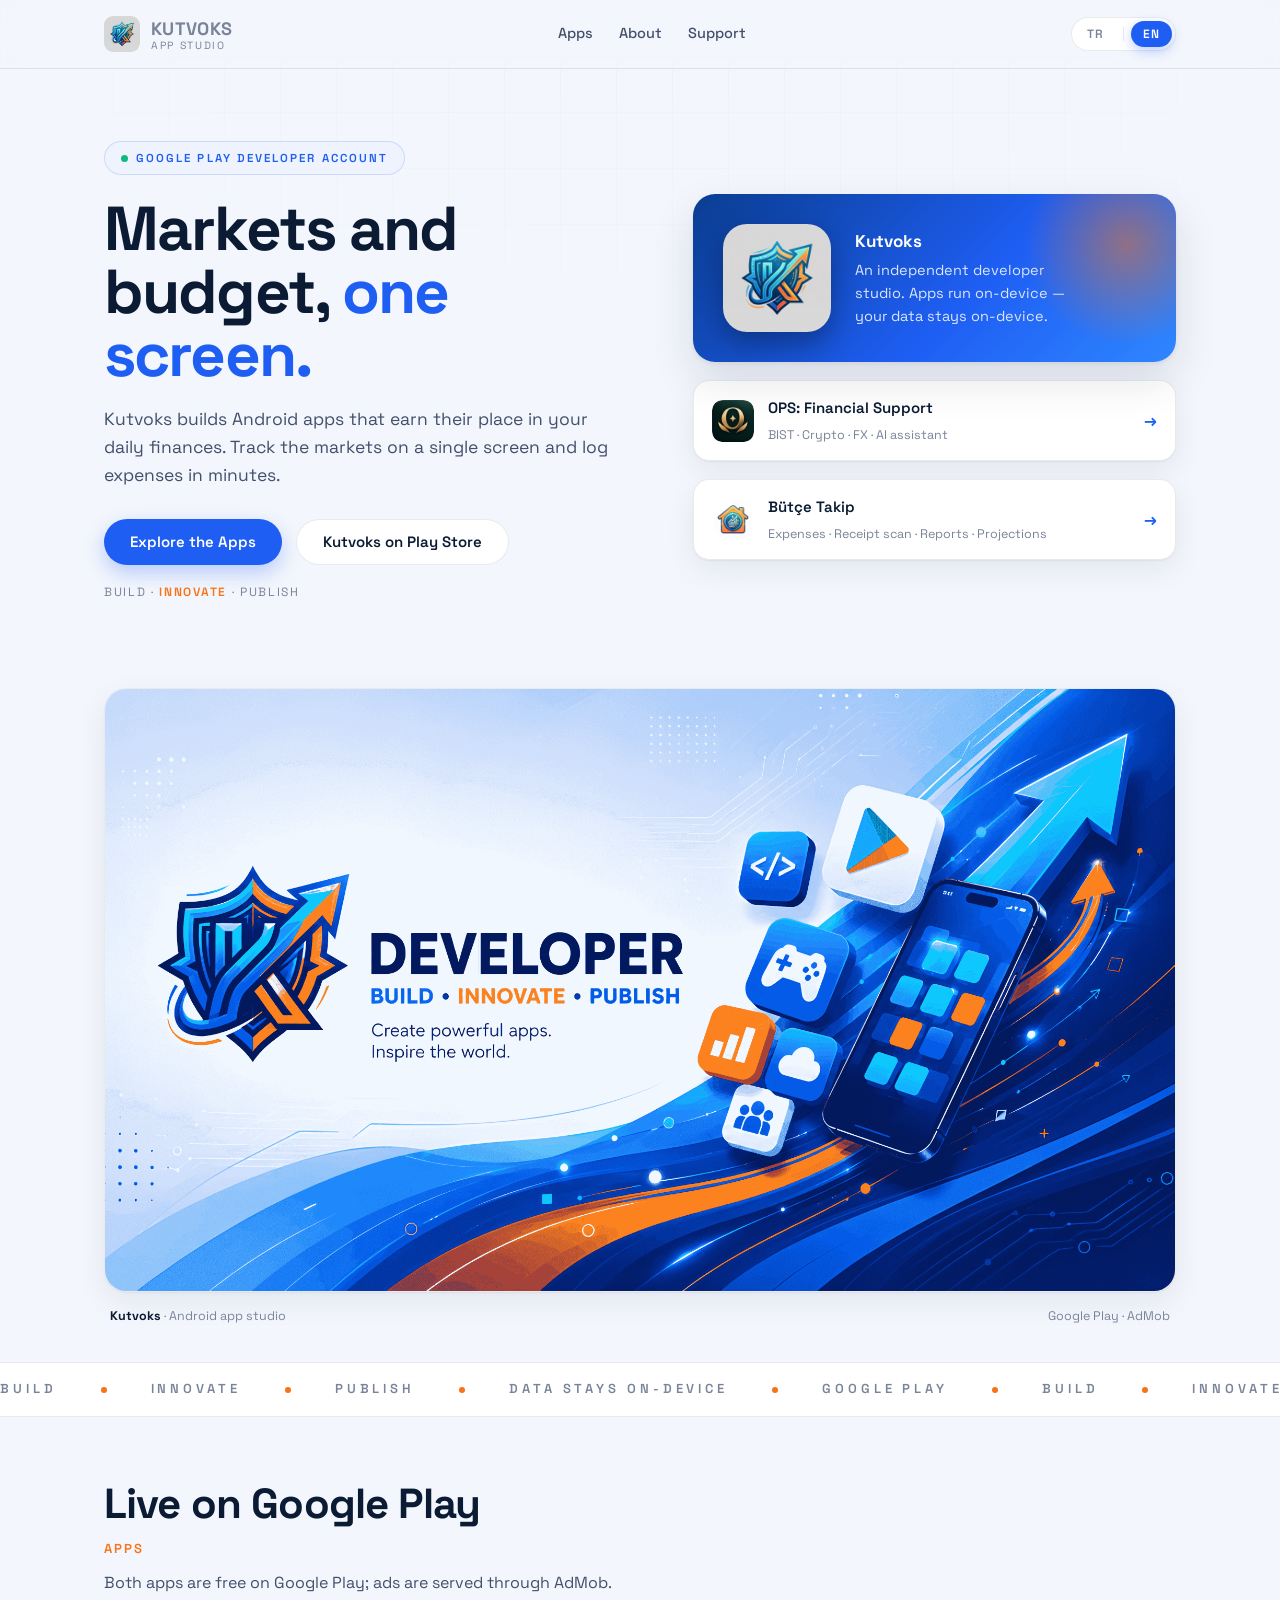
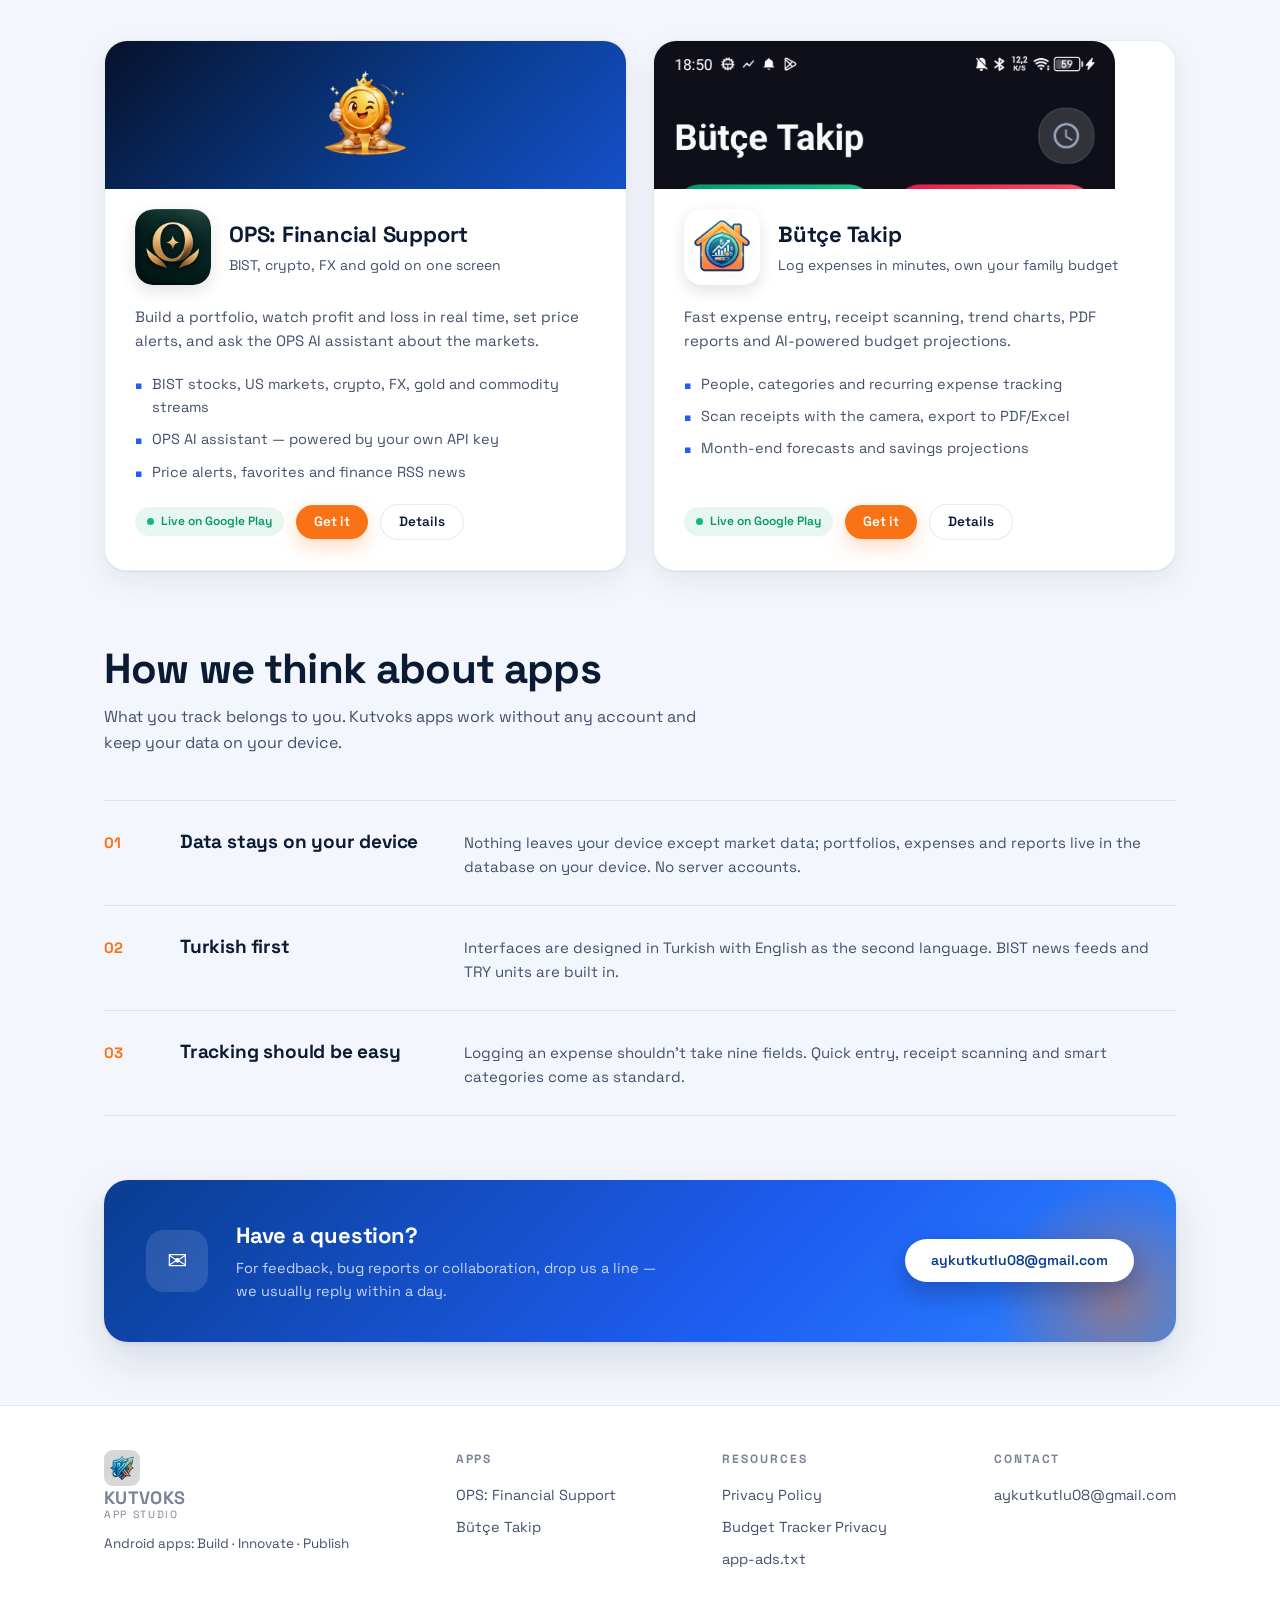
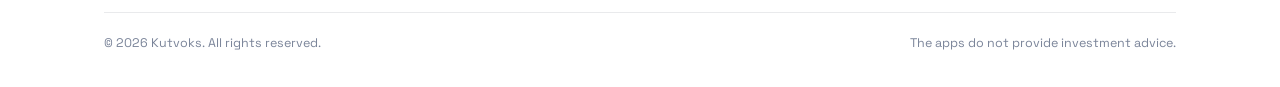
==== index.html @ 9e2598c4 "great update will be continue" ====
﻿<!DOCTYPE html>
<html lang="tr">
<head>
    <meta charset="UTF-8">
    <meta name="viewport" content="width=device-width, initial-scale=1.0">
    <title>Kutvoks — Android Uygulama Geliştiricisi</title>
    <meta name="description" content="Kutvoks, Android uygulamaları geliştiren bir bağımsız geliştirici hesabıdır. OPS: Financial Support: BIST, kripto, döviz ve altın takibi. Bütçe Takip: pratik gider ve bütçe yönetimi.">
    <meta property="og:title" content="Kutvoks — Android Uygulama Geliştiricisi">
    <meta property="og:description" content="OPS: Financial Support ve Bütçe Takip — Google Play'de yayınlanan Android uygulamaları.">
    <meta property="og:type" content="website">
    <link rel="icon" type="image/png" href="images/kutvoks/kutvoks-icon.png">
    <link rel="stylesheet" href="styles.css">
    <link href="https://fonts.googleapis.com/css2?family=Space+Grotesk:wght@400;500;600;700&display=swap" rel="stylesheet">
</head>
<body data-meta-i18n>

<div class="scroll-progress" aria-hidden="true"><span id="scrollProgressBar"></span></div>

<header class="site-header" id="siteHeader">
    <div class="wrap">
        <a class="brand" href="index.html">
            <img src="images/kutvoks/kutvoks-icon.png" alt="Kutvoks logosu">
            <span><b>Kutvoks</b><span data-i18n="brand.sub">app studio</span></span>
        </a>
        <nav class="nav-links">
            <a href="#uygulamalar" data-i18n="nav.apps">Uygulamalar</a>
            <a href="#hakkinda" data-i18n="nav.about">Hakkında</a>
            <a href="mailto:aykutkutlu08@gmail.com" data-i18n="nav.support">Destek</a>
        </nav>
        <div class="lang-toggle" role="group" aria-label="Dil / Language">
            <button type="button" class="lang-opt" data-lang="tr" aria-label="Türkçe">TR</button>
            <span class="lang-sep" aria-hidden="true"></span>
            <button type="button" class="lang-opt" data-lang="en" aria-label="English">EN</button>
        </div>
    </div>
</header>

<main>

    <!-- HERO -->
    <section class="hero">
        <div class="wrap hero-grid">
            <div>
                <span class="eyebrow" data-reveal><span class="dot"></span><span data-i18n="hero.eyebrow">Google Play Geliştirici Hesabı</span></span>
                <h1 data-reveal style="--rd:80ms" data-i18n-html="hero.h1">Piyasa gözünü, bütçeni <em>tek yerde.</em></h1>
                <p class="lead" data-reveal style="--rd:160ms" data-i18n="hero.lead">Kutvoks, günlük finansta işe yarayan Android uygulamaları geliştirir. Piyasaları tek ekranda izle, giderlerini dakikalarca kaydet.</p>
                <div class="hero-actions" data-reveal style="--rd:240ms">
                    <a href="#uygulamalar" class="btn btn-primary" data-i18n="hero.cta1">Uygulamaları Gör</a>
                    <a href="https://play.google.com/store/apps/developer?id=Kutvoks" target="_blank" class="btn btn-ghost" data-i18n="hero.cta2">Play Store'da Kutvoks</a>
                </div>
                <p class="hero-en" data-reveal style="--rd:320ms">Build · <b>Innovate</b> · Publish</p>
            </div>

            <div class="hero-visual" data-reveal style="--rd:200ms">
                <div class="brand-tile" data-parallax>
                    <img src="images/kutvoks/kutvoks-icon.png" alt="Kutvoks KV kalkan logosu">
                    <p><strong>Kutvoks</strong><span data-i18n="hero.tile">Bağımsız bir geliştirici stüdyosu. Uygulamalar cihazda çalışır, veri cihazda kalır.</span></p>
                </div>
                <a class="chip" href="https://play.google.com/store/apps/details?id=com.finanspro" target="_blank">
                    <img src="images/apps/ops-icon.png" alt="OPS: Financial Support simgesi">
                    <span><span class="chip-name">OPS: Financial Support</span><br><span class="chip-tag" data-i18n="hero.chip1">BIST · Kripto · Döviz · Yapay zekâ asistanı</span></span>
                    <span class="go">→</span>
                </a>
                <a class="chip" href="https://play.google.com/store/apps/details?id=com.butceapp" target="_blank">
                    <img src="images/apps/butce-icon.png" alt="Bütçe Takip simgesi">
                    <span><span class="chip-name">Bütçe Takip</span><br><span class="chip-tag" data-i18n="hero.chip2">Gider · Fiş tarama · Rapor · Projeksiyon</span></span>
                    <span class="go">→</span>
                </a>
            </div>
        </div>
    </section>

    <!-- BANNER -->
    <section class="banner-section">
        <div class="wrap" data-reveal>
            <figure class="banner-frame" style="margin:0">
                <img src="images/kutvoks/banner.png" alt="Kutvoks — Developer: Build, Innovate, Publish" width="2000" height="1000">
            </figure>
            <figcaption class="banner-caption">
                <span><b>Kutvoks</b> · Android app studio</span>
                <span>Google Play · AdMob</span>
            </figcaption>
        </div>
    </section>

    <!-- MARQUEE -->
    <div class="marquee" aria-hidden="true">
        <div class="marquee-track">
            <span>Build</span><i></i><span>Innovate</span><i></i><span>Publish</span><i></i><span data-i18n="mq.ondevice">Veri cihazında kalır</span><i></i><span>Google Play</span><i></i>
            <span>Build</span><i></i><span>Innovate</span><i></i><span>Publish</span><i></i><span data-i18n="mq.ondevice2">Veri cihazında kalır</span><i></i><span>Google Play</span><i></i>
        </div>
    </div>

    <!-- APPS -->
    <section class="section" id="uygulamalar">
        <div class="wrap">
            <div class="section-head" data-reveal>
                <h2 data-i18n="apps.title">Yayındaki uygulamalar</h2>
                <p><span class="kick">Apps</span><span data-i18n="apps.desc">Google Play'de ücretsiz olarak yayınlanır; reklamlar AdMob üzerinden gösterilir.</span></p>
            </div>

            <div class="apps-grid">
                <!-- OPS: Financial Support -->
                <article class="app-card" data-reveal>
                    <div class="shot-mood"><img src="images/ops/mood/coin-happy.png" alt="OPS Şikko maskotu" loading="lazy"></div>
                    <div class="app-head">
                        <img src="images/apps/ops-icon.png" alt="OPS: Financial Support simgesi">
                        <div>
                            <h3 class="name">OPS: Financial Support</h3>
                            <p class="tagline" data-i18n="ops.tagline">BIST, kripto, döviz ve altın tek ekranda</p>
                        </div>
                    </div>
                    <p class="app-desc" data-i18n="ops.desc">Portföyünü kur, kâr/zararını anlık izle, fiyat alarmları kur ve OPS yapay zekâ asistanıyla piyasa sorularını sor.</p>
                    <ul class="app-features">
                        <li data-i18n="ops.f1">BIST hisseleri, ABD borsaları, kripto, döviz, altın ve emtia akışı</li>
                        <li data-i18n="ops.f2">OPS yapay zekâ asistanı — kendi API anahtarınla</li>
                        <li data-i18n="ops.f3">Fiyat alarmları, favoriler ve finansal RSS haberleri</li>
                    </ul>
                    <div class="app-actions">
                        <span class="live-dot" data-i18n="live">Google Play'de yayında</span>
                        <a class="btn btn-accent btn-sm" href="https://play.google.com/store/apps/details?id=com.finanspro" target="_blank" data-i18n="dl">İndir</a>
                        <a class="btn btn-ghost btn-sm" href="ops.html" data-i18n="more">Detaylar</a>
                    </div>
                </article>

                <!-- Bütçe Takip -->
                <article class="app-card" data-reveal style="--rd:120ms">
                    <img class="shot" src="images/butce/screen-home.png" alt="Bütçe Takip ana ekranı" loading="lazy">
                    <div class="app-head">
                        <img src="images/apps/butce-icon.png" alt="Bütçe Takip simgesi">
                        <div>
                            <h3 class="name" data-i18n="butce.name">Bütçe Takip</h3>
                            <p class="tagline" data-i18n="butce.tagline">Giderleri dakikalarca kaydet, aile bütceni yönet</p>
                        </div>
                    </div>
                    <p class="app-desc" data-i18n="butce.desc">Hızlı gider girişi, fiş tarama, trend grafikleri, PDF raporlar ve yapay zekâ destekli bütçe projeksiyonu.</p>
                    <ul class="app-features">
                        <li data-i18n="butce.f1">Kişi, kategori ve tekrarlayan gider takibi</li>
                        <li data-i18n="butce.f2">Kamera ile fiş tarama, PDF/Excel rapor çıkışı</li>
                        <li data-i18n="butce.f3">Ay sonu tahminleri ve birikim projeksiyonu</li>
                    </ul>
                    <div class="app-actions">
                        <span class="live-dot" data-i18n="live2">Google Play'de yayında</span>
                        <a class="btn btn-accent btn-sm" href="https://play.google.com/store/apps/details?id=com.butceapp" target="_blank" data-i18n="dl2">İndir</a>
                        <a class="btn btn-ghost btn-sm" href="butce-takip.html" data-i18n="more2">Detaylar</a>
                    </div>
                </article>
            </div>
        </div>
    </section>

    <!-- ABOUT -->
    <section class="section" id="hakkinda" style="padding-top: 12px;">
        <div class="wrap">
            <div class="section-head" data-reveal>
                <h2 data-i18n="about.title">Uygulamalara nasıl inanıyoruz</h2>
                <p data-i18n="about.desc">Takip ettiğin şey senindir. Kutvoks uygulamaları hesap açtırmadan çalışır ve verini cihazında saklar.</p>
            </div>
            <div class="value-rows">
                <div class="value-row" data-reveal>
                    <span class="num">01</span>
                    <h3 data-i18n="about.h1">Veri cihazında kalır</h3>
                    <p data-i18n="about.p1">Piyasa verisi dışına çıkmaz; portföyler, giderler ve raporlar cihazındaki veritabanında tutulur. Sunucu hesabı yoktur.</p>
                </div>
                <div class="value-row" data-reveal style="--rd:100ms">
                    <span class="num">02</span>
                    <h3 data-i18n="about.h2">Türkçe öncelik</h3>
                    <p data-i18n="about.p2">Arayüzler Türkçe tasarlanır, İngilizce desteği ikinci dildir. BIST haber akışı ve TL birimleri yerleşiktir.</p>
                </div>
                <div class="value-row" data-reveal style="--rd:200ms">
                    <span class="num">03</span>
                    <h3 data-i18n="about.h3">Takip etmek kolay olmalı</h3>
                    <p data-i18n="about.p3">Bir gider kaydetmek için dokuz alan doldurmak gerekmez. Hızlı giriş, fiş okutma ve akıllı kategoriler standart özelliktir.</p>
                </div>
            </div>
        </div>
    </section>

    <!-- CONTACT -->
    <section class="section contact-section" id="iletisim" style="padding-top: 0;">
        <div class="wrap" data-reveal>
            <div class="contact-box">
                <div class="contact-icon" aria-hidden="true">✉</div>
                <div>
                    <h3 data-i18n="contact.title">Bir sorunuz mu var?</h3>
                    <p data-i18n="contact.desc">Geri bildirim, hata bildirimi veya iş birliği için bize yazın — genellikle bir gün içinde yanıtlarız.</p>
                </div>
                <a class="btn btn-primary" href="mailto:aykutkutlu08@gmail.com">aykutkutlu08@gmail.com</a>
            </div>
        </div>
    </section>

</main>

<footer class="site-footer">
    <div class="wrap">
        <div class="footer-grid">
            <div class="footer-col footer-brand">
                <a class="brand" href="index.html">
                    <img src="images/kutvoks/kutvoks-icon.png" alt="Kutvoks logosu">
                    <span><b>Kutvoks</b><span data-i18n="brand.sub2">app studio</span></span>
                </a>
                <p data-i18n="footer.tagline">Android uygulamaları: Build · Innovate · Publish</p>
            </div>
            <div class="footer-col">
                <h4 data-i18n="footer.apps">Uygulamalar</h4>
                <a href="https://play.google.com/store/apps/details?id=com.finanspro" target="_blank">OPS: Financial Support</a>
                <a href="https://play.google.com/store/apps/details?id=com.butceapp" target="_blank" data-i18n="butce.name2">Bütçe Takip</a>
            </div>
            <div class="footer-col">
                <h4 data-i18n="footer.info">Bilgiler</h4>
                <a href="gizlilik.html" data-i18n="footer.privacy">Gizlilik Politikası</a>
                <a href="butce-gizlilik.html" data-i18n="footer.privacy2">Bütçe Takip Gizlilik</a>
                <a href="app-ads.txt">app-ads.txt</a>
            </div>
            <div class="footer-col">
                <h4 data-i18n="footer.contact">İletişim</h4>
                <a href="mailto:aykutkutlu08@gmail.com">aykutkutlu08@gmail.com</a>
            </div>
        </div>
        <div class="footer-bottom">
            <span data-i18n="footer.rights">© 2026 Kutvoks. Tüm hakları saklıdır.</span>
            <span data-i18n="footer.disclaimer">Uygulamalar yatırım tavsiyesi sunmaz.</span>
        </div>
    </div>
</footer>

<script src="lang.js" defer></script>

</body>
</html>
---- styles.css ----
/* ============================================================
   KUTVOKS — Developer Account Site
   Brand: deep navy ink / vivid blue primary / single orange pop
   Type: Space Grotesk · Radius family: 16px cards, pill buttons
   ============================================================ */

:root {
  --ink: #0b1b33;
  --ink-soft: #43506b;
  --ink-faint: #7a8499;
  --bg: #f3f6fc;
  --surface: #ffffff;
  --surface-blue: #eef3fd;
  --line: rgba(11, 27, 51, 0.09);
  --blue: #1e5ef3;
  --blue-deep: #0a3d91;
  --blue-ink: #123a8c;
  --orange: #f97316;
  --orange-soft: #fff1e6;
  --green: #10b981;
  --green-soft: #e7f7f0;
  --radius: 16px;
  --radius-sm: 10px;
  --shadow: 0 1px 2px rgba(11, 27, 51, 0.05), 0 10px 30px rgba(11, 27, 51, 0.07);
  --shadow-lift: 0 2px 4px rgba(11, 27, 51, 0.06), 0 18px 44px rgba(11, 27, 51, 0.12);
  --wrap: 1120px;
}

* { box-sizing: border-box; }

html { scroll-behavior: smooth; }

body {
  margin: 0;
  font-family: "Space Grotesk", "Segoe UI", system-ui, -apple-system, sans-serif;
  background: var(--bg);
  color: var(--ink);
  line-height: 1.6;
  -webkit-font-smoothing: antialiased;
  text-rendering: optimizeLegibility;
}

body::before {
  /* faint grid texture, fixed so it never repaints on scroll */
  content: "";
  position: fixed;
  inset: 0;
  pointer-events: none;
  z-index: 0;
  background-image:
    linear-gradient(rgba(30, 94, 243, 0.035) 1px, transparent 1px),
    linear-gradient(90deg, rgba(30, 94, 243, 0.035) 1px, transparent 1px);
  background-size: 56px 56px;
  mask-image: radial-gradient(ellipse 90% 60% at 50% 0%, #000 0%, transparent 70%);
  -webkit-mask-image: radial-gradient(ellipse 90% 60% at 50% 0%, #000 0%, transparent 70%);
}

main, header, footer { position: relative; z-index: 1; }

a { color: var(--blue); text-decoration: none; }
a:hover { text-decoration: underline; text-underline-offset: 3px; }

img { max-width: 100%; display: block; }

.wrap {
  max-width: var(--wrap);
  margin: 0 auto;
  padding: 0 24px;
}

/* ---------- Buttons (pill family) ---------- */
.btn {
  display: inline-flex;
  align-items: center;
  gap: 10px;
  padding: 13px 26px;
  border-radius: 999px;
  font-weight: 600;
  font-size: 15px;
  line-height: 1.2;
  white-space: nowrap;
  transition: transform 0.2s cubic-bezier(0.16, 1, 0.3, 1),
              box-shadow 0.2s cubic-bezier(0.16, 1, 0.3, 1),
              background 0.2s;
  text-decoration: none !important;
}
.btn:active { transform: scale(0.97) translateY(1px); }

.btn-primary {
  background: var(--blue);
  color: #fff;
  box-shadow: 0 8px 20px rgba(30, 94, 243, 0.28);
}
.btn-primary:hover { background: var(--blue-deep); box-shadow: 0 10px 26px rgba(10, 61, 145, 0.32); }

.btn-accent {
  background: var(--orange);
  color: #fff;
  box-shadow: 0 8px 20px rgba(249, 115, 22, 0.26);
}
.btn-accent:hover { background: #ea6a0c; }

.btn-ghost {
  background: var(--surface);
  color: var(--ink);
  border: 1.5px solid var(--line);
}
.btn-ghost:hover { border-color: rgba(11, 27, 51, 0.22); }

.btn-sm { padding: 9px 18px; font-size: 13.5px; }

.btn svg { flex: none; }
.btn-simple { display: inline-flex; align-items: center; gap: 6px; font-weight: 600; font-size: 14px; }
.btn-simple::after { content: "→"; transition: transform 0.2s; }
.btn-simple:hover::after { transform: translateX(3px); }

/* ---------- Header ---------- */
.site-header {
  position: sticky;
  top: 0;
  z-index: 50;
  background: rgba(243, 246, 252, 0.85);
  backdrop-filter: blur(12px);
  -webkit-backdrop-filter: blur(12px);
  border-bottom: 1px solid var(--line);
}
.site-header .wrap {
  display: flex;
  align-items: center;
  justify-content: space-between;
  gap: 16px;
  height: 68px;
}
.brand {
  display: inline-flex;
  align-items: center;
  gap: 11px;
  text-decoration: none !important;
  color: var(--ink);
}
.brand img { width: 36px; height: 36px; border-radius: 9px; }
.brand b { font-size: 18px; letter-spacing: 0.02em; }
.brand span {
  font-size: 10.5px;
  letter-spacing: 0.16em;
  text-transform: uppercase;
  color: var(--ink-faint);
  display: block;
  line-height: 1;
  margin-top: 3px;
}
.nav-links { display: flex; align-items: center; gap: 26px; }
.nav-links a {
  color: var(--ink-soft);
  font-weight: 500;
  font-size: 14.5px;
  text-decoration: none !important;
}
.nav-links a:hover { color: var(--ink); }

/* ---------- Hero ---------- */
.hero { padding: 72px 0 48px; }
.hero-grid {
  display: grid;
  grid-template-columns: 1.05fr 0.95fr;
  gap: 56px;
  align-items: center;
}
.eyebrow {
  display: inline-flex;
  align-items: center;
  gap: 8px;
  font-size: 11.5px;
  font-weight: 600;
  letter-spacing: 0.18em;
  text-transform: uppercase;
  color: var(--blue);
  background: var(--surface-blue);
  border: 1px solid rgba(30, 94, 243, 0.16);
  border-radius: 999px;
  padding: 7px 16px;
  margin: 0 0 22px;
}
.eyebrow .dot {
  width: 7px; height: 7px; border-radius: 50%;
  background: var(--green);
  animation: pulse 2.4s ease-in-out infinite;
}
@keyframes pulse { 0%, 100% { opacity: 1; } 50% { opacity: 0.35; } }

.hero h1 {
  font-size: clamp(40px, 5vw, 62px);
  font-weight: 700;
  line-height: 1.02;
  letter-spacing: -0.03em;
  margin: 0 0 18px;
}
.hero h1 em {
  font-style: normal;
  color: var(--blue);
}
.hero .lead {
  font-size: 17.5px;
  color: var(--ink-soft);
  max-width: 46ch;
  margin: 0 0 30px;
}
.hero-actions { display: flex; flex-wrap: wrap; gap: 14px; }
.hero-en { margin-top: 18px; font-size: 12px; letter-spacing: 0.14em; text-transform: uppercase; color: var(--ink-faint); }
.hero-en b { color: var(--orange); font-weight: 600; }

/* Hero visual — brand tile + featured chips */
.hero-visual { display: grid; gap: 18px; }
.brand-tile {
  border-radius: 22px;
  background: linear-gradient(135deg, #0a3d91 0%, #1e5ef3 58%, #2f86ff 100%);
  padding: 30px;
  display: flex;
  align-items: center;
  gap: 24px;
  box-shadow: var(--shadow-lift);
  position: relative;
  overflow: hidden;
}
.brand-tile::after {
  content: "";
  position: absolute;
  right: -60px; top: -60px;
  width: 220px; height: 220px;
  border-radius: 50%;
  background: radial-gradient(circle, rgba(249, 115, 22, 0.5) 0%, transparent 65%);
}
.brand-tile img {
  width: 108px; height: 108px;
  border-radius: 24px;
  box-shadow: 0 12px 28px rgba(2, 16, 45, 0.4);
  background: #fff;
  animation: floaty 5s ease-in-out infinite;
}
@keyframes floaty { 0%, 100% { transform: translateY(0); } 50% { transform: translateY(-8px); } }
.brand-tile p {
  color: #dbe6ff;
  font-size: 14.5px;
  margin: 0;
  max-width: 24ch;
  position: relative;
}
.brand-tile strong { color: #fff; display: block; font-size: 17px; margin-bottom: 4px; }

.chip {
  display: flex;
  align-items: center;
  gap: 14px;
  background: var(--surface);
  border: 1px solid var(--line);
  border-radius: var(--radius);
  padding: 14px 18px;
  text-decoration: none !important;
  color: var(--ink);
  box-shadow: var(--shadow);
  transition: transform 0.25s cubic-bezier(0.16, 1, 0.3, 1), box-shadow 0.25s;
}
.chip:hover { transform: translateY(-3px); box-shadow: var(--shadow-lift); }
.chip img { width: 42px; height: 42px; border-radius: 10px; background: var(--surface-blue); }
.chip .chip-name { font-weight: 600; font-size: 15px; }
.chip .chip-tag { font-size: 12.5px; color: var(--ink-faint); line-height: 1.35; }
.chip .go { margin-left: auto; color: var(--blue); font-weight: 700; }

/* ---------- Banner section ---------- */
.banner-section { padding: 26px 0 10px; }
.banner-frame {
  border-radius: 22px;
  overflow: hidden;
  border: 1px solid var(--line);
  box-shadow: var(--shadow);
  background: var(--surface);
}
.banner-frame img { width: 100%; height: auto; }
.banner-caption {
  display: flex;
  justify-content: space-between;
  gap: 12px;
  padding: 14px 6px 0;
  font-size: 12.5px;
  color: var(--ink-faint);
}
.banner-caption b { color: var(--ink); }

/* ---------- Section basics ---------- */
.section { padding: 64px 0; }
.section-head { max-width: 62ch; margin-bottom: 44px; }
.section-head h2 {
  font-size: clamp(30px, 4vw, 42px);
  letter-spacing: -0.02em;
  line-height: 1.1;
  margin: 0 0 12px;
}
.section-head p { color: var(--ink-soft); margin: 0; font-size: 16px; }
.section-head .kick { color: var(--orange); font-weight: 600; font-size: 13px; letter-spacing: 0.16em; text-transform: uppercase; display: block; margin-bottom: 10px; }

/* ---------- App cards ---------- */
.apps-grid { display: grid; grid-template-columns: 1fr 1fr; gap: 26px; }
.app-card {
  background: var(--surface);
  border: 1px solid var(--line);
  border-radius: 22px;
  padding: 30px;
  display: flex;
  flex-direction: column;
  gap: 20px;
  box-shadow: var(--shadow);
  transition: transform 0.25s cubic-bezier(0.16, 1, 0.3, 1), box-shadow 0.25s;
}
.app-card:hover { transform: translateY(-4px); box-shadow: var(--shadow-lift); }
.app-head { display: flex; align-items: center; gap: 18px; }
.app-head img { width: 76px; height: 76px; border-radius: 18px; background: var(--surface-blue); box-shadow: 0 6px 16px rgba(11, 27, 51, 0.12); }
.app-head .name { font-size: 22px; font-weight: 700; letter-spacing: -0.01em; margin: 0; }
.app-head .tagline { color: var(--ink-soft); font-size: 14px; margin: 2px 0 0; }
.app-desc { color: var(--ink-soft); font-size: 15px; margin: 0; }
.app-features { list-style: none; margin: 0; padding: 0; display: grid; gap: 9px; }
.app-features li { display: flex; gap: 10px; font-size: 14.5px; color: var(--ink-soft); align-items: baseline; }
.app-features li::before { content: "▪"; color: var(--blue); font-size: 11px; flex: none; }
.mail-app-card li::before { content: "▪"; color: var(--orange); }
.app-actions { margin-top: auto; display: flex; flex-wrap: wrap; gap: 12px; align-items: center; }
.app-note { font-size: 12px; color: var(--ink-faint); margin-top: 10px; }
.live-dot { display: inline-flex; align-items: center; gap: 7px; font-size: 12px; font-weight: 600; color: #059669; background: var(--green-soft); border-radius: 999px; padding: 5px 12px; }
.live-dot::before { content: ""; width: 7px; height: 7px; border-radius: 50%; background: var(--green); }

/* ---------- About rows ---------- */
.value-rows { border-top: 1px solid var(--line); }
.value-row {
  display: grid;
  grid-template-columns: 52px 260px 1fr;
  gap: 24px;
  align-items: baseline;
  padding: 26px 0;
  border-bottom: 1px solid var(--line);
}
.value-row .num { font-family: "Space Grotesk", monospace; font-weight: 700; color: var(--orange); font-size: 15px; }
.value-row h3 { margin: 0; font-size: 19px; letter-spacing: -0.01em; }
.value-row p { margin: 0; color: var(--ink-soft); font-size: 15px; }

/* ---------- Subapp page: app hero ---------- */
.app-hero { padding: 60px 0 10px; }
.app-hero-grid { display: grid; grid-template-columns: auto 1fr auto; gap: 28px; align-items: center; }
.app-hero-grid img { width: 110px; height: 110px; border-radius: 26px; box-shadow: var(--shadow-lift); background: var(--surface-blue); }
.app-hero h1 { font-size: clamp(34px, 4.6vw, 52px); letter-spacing: -0.025em; margin: 0 0 6px; }
.app-hero .tagline { color: var(--ink-soft); font-size: 17px; margin: 0 0 16px; max-width: 52ch; }
.app-meta { display: flex; flex-wrap: wrap; gap: 10px; margin-top: 14px; }
.meta-pill {
  font-size: 12.5px;
  color: var(--ink-soft);
  background: var(--surface);
  border: 1px solid var(--line);
  border-radius: 999px;
  padding: 6px 14px;
}
.meta-pill b { color: var(--ink); font-weight: 600; }

.back-link {
  display: inline-flex;
  align-items: center;
  gap: 8px;
  font-size: 14px;
  font-weight: 600;
  color: var(--ink-soft);
  text-decoration: none !important;
  margin-bottom: 34px;
}
.back-link:hover { color: var(--blue); }
.back-link::before { content: "←"; }

/* ---------- Feature blocks (bento-ish) ---------- */
.feature-grid { display: grid; grid-template-columns: 1fr 1fr; gap: 22px; }
.feature-block {
  background: var(--surface);
  border: 1px solid var(--line);
  border-radius: var(--radius);
  padding: 26px;
  box-shadow: var(--shadow);
}
.feature-block.tint-orange { background: linear-gradient(160deg, #fff 62%, var(--orange-soft)); }
.feature-block.tint-green { background: linear-gradient(160deg, #fff 62%, var(--green-soft)); }
.feature-block.tint-blue { background: linear-gradient(160deg, #fff 62%, var(--surface-blue)); }
.feature-block h3 { margin: 0 0 8px; font-size: 18px; letter-spacing: -0.01em; }
.feature-block p { margin: 0; color: var(--ink-soft); font-size: 14.5px; }
.feature-block .flabel { font-size: 11px; font-weight: 700; letter-spacing: 0.16em; text-transform: uppercase; color: var(--blue); display: block; margin-bottom: 12px; }
.tint-orange .flabel { color: var(--orange); }
.tint-green .flabel { color: #059669; }
.feature-block ul { list-style: none; margin: 10px 0 0; padding: 0; display: grid; gap: 8px; }
.feature-block ul li { display: flex; gap: 9px; font-size: 14px; color: var(--ink-soft); }
.feature-block ul li::before { content: "✓"; color: var(--green); font-weight: 700; flex: none; }

/* ---------- Data-safety callout ---------- */
.safety { padding: 10px 0 64px; }
.safety-box {
  display: grid;
  grid-template-columns: auto 1fr auto;
  gap: 26px;
  align-items: center;
  background: var(--ink);
  color: #e8eefc;
  border-radius: 22px;
  padding: 32px 36px;
}
.safety-box .lock {
  width: 60px; height: 60px;
  border-radius: 16px;
  background: rgba(255, 255, 255, 0.08);
  display: grid;
  place-items: center;
  font-size: 24px;
}
.safety-box h3 { margin: 0 0 6px; font-size: 20px; color: #fff; }
.safety-box p { margin: 0; font-size: 14.5px; color: #b7c4e0; max-width: 68ch; }
.safety-box p a { color: #8db4ff; }

/* ---------- Ad / transparency strip ---------- */
.ad-note { padding: 0 0 64px; }
.ad-note .strip {
  border: 1px dashed rgba(11, 27, 51, 0.2);
  border-radius: var(--radius);
  background: var(--surface);
  padding: 18px 24px;
  font-size: 13.5px;
  color: var(--ink-soft);
}
.ad-note a { font-weight: 600; }

/* ---------- Privacy / prose pages ---------- */
.prose { max-width: 760px; margin: 0 auto; padding: 56px 0 80px; }
.prose .meta { color: var(--ink-faint); font-size: 13.5px; margin: -6px 0 34px; }
.prose h1 { font-size: clamp(30px, 4.4vw, 44px); letter-spacing: -0.025em; line-height: 1.08; margin: 0 0 10px; }
.prose h2 { font-size: 20px; margin: 38px 0 10px; letter-spacing: -0.01em; }
.prose h2::before { content: "»; "; color: var(--orange); }
.prose p, .prose li { font-size: 15.5px; color: var(--ink-soft); }
.prose strong { color: var(--ink); }
.prose ul { padding-left: 22px; }
.prose .toc { background: var(--surface); border: 1px solid var(--line); border-radius: var(--radius); padding: 18px 24px; font-size: 14px; margin-bottom: 30px; }

/* ---------- Footer ---------- */
.site-footer {
  border-top: 1px solid var(--line);
  background: var(--surface);
  padding: 44px 0 34px;
  margin-top: 40px;
}
.footer-grid { display: flex; justify-content: space-between; gap: 32px; flex-wrap: wrap; }
.footer-col h4 { font-size: 12px; letter-spacing: 0.16em; text-transform: uppercase; color: var(--ink-faint); margin: 0 0 14px; }
.footer-col a { display: block; color: var(--ink-soft); font-size: 14.5px; margin-bottom: 9px; text-decoration: none !important; }
.footer-col a:hover { color: var(--blue); }
.footer-brand { max-width: 30ch; }
.footer-brand .brand { margin-bottom: 12px; }
.footer-brand p { font-size: 13.5px; color: var(--ink-soft); margin: 0; }
.footer-bottom {
  border-top: 1px solid var(--line);
  margin-top: 32px;
  padding-top: 20px;
  display: flex;
  justify-content: space-between;
  gap: 12px;
  flex-wrap: wrap;
  font-size: 12.5px;
  color: var(--ink-faint);
}

/* ---------- Responsive ---------- */
@media (max-width: 900px) {
  .hero { padding-top: 44px; }
  .hero-grid { grid-template-columns: 1fr; gap: 40px; }
  .apps-grid, .feature-grid { grid-template-columns: 1fr; }
  .app-hero-grid { grid-template-columns: auto 1fr; }
  .app-hero-grid .app-hero-actions { grid-column: 1 / -1; }
  .value-row { grid-template-columns: 40px 1fr; }
  .value-row p { grid-column: 2; }
  .safety-box { grid-template-columns: 1fr; }
}

@media (max-width: 560px) {
  .wrap { padding: 0 18px; }
  .nav-links { display: none; }
  .brand-tile { flex-direction: column; text-align: center; padding: 26px 20px; }
  .brand-tile p { max-width: 100%; }
  .hero-actions .btn { width: 100%; justify-content: center; }
  .app-card, .feature-block { padding: 22px; }
  .banner-caption { flex-direction: column; gap: 4px; }
  .value-row { grid-template-columns: 1fr; gap: 6px; }
  .value-row p { grid-column: 1; }
  .app-hero-grid { grid-template-columns: 1fr; }
}

/* ---------- Reduced motion ---------- */
@media (prefers-reduced-motion: reduce) {
  html { scroll-behavior: auto; }
  *, *::before, *::after { animation-duration: 0.01ms !important; animation-iteration-count: 1 !important; transition-duration: 0.15s !important; }
  .demo-reel figure { animation: none; opacity: 1; }
  .demo-reel figure:nth-child(n+2) { opacity: 0; }
  .phone { animation: none; }
}

/* ============================================================
   EXPERIENCE LAYER — scroll progress · lang toggle · reveal
   ============================================================ */

/* ---------- Scroll progress bar ---------- */
.scroll-progress {
  position: fixed;
  top: 0; left: 0; right: 0;
  height: 3px;
  z-index: 100;
  pointer-events: none;
}
.scroll-progress span {
  display: block;
  height: 100%;
  width: 0;
  background: linear-gradient(90deg, var(--blue) 0%, #2f86ff 70%, var(--orange) 100%);
  border-radius: 0 999px 999px 0;
  transition: width 0.08s linear;
}

/* ---------- Header: language toggle + elevation on scroll ---------- */
.lang-toggle {
  display: inline-flex;
  align-items: center;
  gap: 2px;
  background: var(--surface);
  border: 1.5px solid var(--line);
  border-radius: 999px;
  padding: 3px;
  flex: none;
}
.lang-opt {
  appearance: none;
  border: 0;
  background: transparent;
  font: 600 12px/1 "Space Grotesk", sans-serif;
  letter-spacing: 0.08em;
  color: var(--ink-faint);
  padding: 7px 12px;
  border-radius: 999px;
  cursor: pointer;
  transition: color 0.2s, background 0.2s, transform 0.2s;
}
.lang-opt:hover { color: var(--ink); }
.lang-opt:active { transform: scale(0.94); }
.lang-opt.active {
  background: var(--blue);
  color: #fff;
  box-shadow: 0 4px 12px rgba(30, 94, 243, 0.3);
}
.lang-opt:focus-visible {
  outline: 2px solid var(--blue);
  outline-offset: 2px;
}
.lang-sep {
  width: 1px;
  height: 14px;
  background: var(--line);
  margin: 0 5px;
}
.site-header.scrolled {
  background: rgba(243, 246, 252, 0.94);
  box-shadow: 0 1px 0 rgba(11, 27, 51, 0.04), 0 12px 32px rgba(11, 27, 51, 0.08);
}

/* ---------- Reveal on scroll ---------- */
[data-reveal] {
  opacity: 0;
  transform: translateY(26px);
  transition: opacity 0.7s cubic-bezier(0.16, 1, 0.3, 1),
              transform 0.7s cubic-bezier(0.16, 1, 0.3, 1);
  transition-delay: var(--rd, 0ms);
  will-change: opacity, transform;
}
[data-reveal].in {
  opacity: 1;
  transform: none;
}

/* ---------- Marquee strip ---------- */
.marquee {
  overflow: hidden;
  border-top: 1px solid var(--line);
  border-bottom: 1px solid var(--line);
  padding: 16px 0;
  margin-top: 26px;
  background: var(--surface);
  user-select: none;
}
.marquee-track {
  display: flex;
  align-items: center;
  gap: 44px;
  width: max-content;
  animation: marquee-x 30s linear infinite;
}
.marquee-track span {
  font-size: 13px;
  font-weight: 600;
  letter-spacing: 0.3em;
  text-transform: uppercase;
  color: var(--ink-faint);
  white-space: nowrap;
}
.marquee-track i {
  width: 6px; height: 6px;
  border-radius: 50%;
  background: var(--orange);
  flex: none;
}
.marquee:hover .marquee-track { animation-play-state: paused; }
@keyframes marquee-x {
  from { transform: translateX(0); }
  to { transform: translateX(-50%); }
}

/* ---------- Contact CTA box ---------- */
.contact-section { padding-bottom: 24px; }
.contact-box {
  display: flex;
  align-items: center;
  gap: 28px;
  background: linear-gradient(135deg, #0a3d91 0%, #1e5ef3 62%, #2f86ff 100%);
  border-radius: 24px;
  padding: 38px 42px;
  box-shadow: var(--shadow-lift);
  position: relative;
  overflow: hidden;
}
.contact-box::after {
  content: "";
  position: absolute;
  right: -70px; bottom: -90px;
  width: 260px; height: 260px;
  border-radius: 50%;
  background: radial-gradient(circle, rgba(249, 115, 22, 0.45) 0%, transparent 65%);
  pointer-events: none;
}
.contact-icon {
  width: 62px; height: 62px;
  flex: none;
  border-radius: 18px;
  background: rgba(255, 255, 255, 0.12);
  display: grid;
  place-items: center;
  font-size: 24px;
  color: #fff;
}
.contact-box div:not(.contact-icon) {
  display: flex;
  flex-direction: column;
  gap: 4px;
  min-width: 0;
}
.contact-box h3 {
  margin: 0;
  color: #fff;
  font-size: 22px;
  letter-spacing: -0.01em;
}
.contact-box p {
  margin: 0;
  color: #c7d6f8;
  font-size: 14.5px;
  max-width: 48ch;
}
.contact-box .btn {
  margin-left: auto;
  background: #fff;
  color: var(--blue-deep);
  box-shadow: 0 10px 26px rgba(2, 16, 45, 0.28);
  position: relative;
  z-index: 1;
  font-size: 14px;
}
.contact-box .btn:hover { background: #eef3fd; }

/* ---------- Responsive additions ---------- */
@media (max-width: 900px) {
  .contact-box { flex-direction: column; align-items: flex-start; padding: 32px 28px; }
  .contact-box .btn { margin-left: 0; }
}
@media (max-width: 560px) {
  .marquee-track { gap: 32px; animation-duration: 24s; }
  .contact-box h3 { font-size: 19px; }
  .contact-box .btn { width: 100%; justify-content: center; word-break: break-all; }
  .contact-icon { display: none; }
  .app-card .shot, .app-card .shot-mood { width: calc(100% + 44px); margin: -22px -22px 0; }
}

/* ============================================================
   APP PAGES — phone frame · video slot · demo reel · tabs · FAQ
   ============================================================ */

/* anchor offset under sticky header + subnav */
section[id] { scroll-margin-top: 130px; }

/* ---------- Sticky tab subnav ---------- */
.subnav {
  position: sticky;
  top: 67px;
  z-index: 40;
  background: rgba(243, 246, 252, 0.92);
  backdrop-filter: blur(12px);
  -webkit-backdrop-filter: blur(12px);
  border-bottom: 1px solid var(--line);
}
.subnav .wrap { display: flex; gap: 10px; height: 54px; align-items: center; overflow-x: auto; scrollbar-width: none; }
.subnav .wrap::-webkit-scrollbar { display: none; }
.subnav a {
  flex: none;
  font-size: 13.5px;
  font-weight: 600;
  color: var(--ink-soft);
  padding: 8px 16px;
  border-radius: 999px;
  border: 1.5px solid transparent;
  text-decoration: none !important;
  transition: color .2s, background .2s, border-color .2s;
}
.subnav a:hover { color: var(--ink); }
.subnav a.active {
  color: var(--blue-deep);
  background: var(--surface);
  border-color: var(--line);
  box-shadow: 0 4px 14px rgba(11, 27, 51, 0.08);
}
@media (max-width: 560px) { .subnav { top: 60px; } }

/* ---------- Split hero (text + phone) ---------- */
.appsplit {
  display: grid;
  grid-template-columns: 1.1fr 0.9fr;
  gap: 48px;
  align-items: center;
  padding: 26px 0 10px;
}
.appsplit .app-hero-grid { display: block; padding-top: 26px; }
.appsplit .app-hero-grid .back-link { margin-bottom: 18px; }
.appsplit h1 { font-size: clamp(34px, 4.6vw, 52px); letter-spacing: -0.025em; margin: 0 0 10px; }
.appsplit .tagline { color: var(--ink-soft); font-size: 17px; margin: 0 0 18px; max-width: 52ch; }
.appsplit .app-meta { margin-bottom: 22px; }
.appsplit .app-hero-actions { display: flex; flex-wrap: wrap; gap: 12px; }

/* ---------- Phone frame ---------- */
.phone-stage { display: grid; place-items: center; position: relative; }
.phone {
  width: min(300px, 74vw);
  aspect-ratio: 9 / 19;
  border-radius: 42px;
  background: #0c1220;
  border: 1px solid rgba(11, 27, 51, 0.14);
  box-shadow: 0 30px 80px rgba(11, 27, 51, 0.22), inset 0 0 0 2px rgba(255,255,255,0.04);
  padding: 9px;
  position: relative;
  animation: floaty 7s ease-in-out infinite;
}
.phone::after { /* side button hint */
  content: "";
  position: absolute;
  right: -2px; top: 26%;
  width: 2.5px; height: 52px;
  border-radius: 2px;
  background: rgba(11, 27, 51, 0.25);
}
.screen {
  border-radius: 34px;
  overflow: hidden;
  background: #09090B;
  position: relative;
  height: 100%;
}
.screen > img, .screen .demo-reel { width: 100%; height: 100%; }

/* ---------- Demo reel (auto-playing screen crossfade) ---------- */
.demo-reel { position: relative; overflow: hidden; }
.demo-reel figure {
  position: absolute; inset: 0;
  margin: 0;
  opacity: 0;
  animation: reel 14s ease-in-out infinite;
}
.demo-reel figure:nth-child(2) { animation-delay: 7s; }
.demo-reel img {
  position: absolute; inset: 0;
  width: 100%; height: 100%;
  object-fit: cover; object-position: top;
  transform: scale(1);
}
.demo-reel figcaption {
  position: absolute;
  left: 50%; bottom: 14px;
  transform: translateX(-50%);
  white-space: nowrap;
  font-size: 12px;
  font-weight: 600;
  color: #fff;
  background: rgba(2, 16, 45, 0.72);
  backdrop-filter: blur(6px);
  border: 1px solid rgba(255,255,255,0.14);
  padding: 7px 14px;
  border-radius: 999px;
}
@keyframes reel {
  0%   { opacity: 0; transform: scale(1); }
  5%   { opacity: 1; transform: scale(1); }
  44%  { opacity: 1; transform: scale(1.045); }
  52%  { opacity: 0; transform: scale(1.045); }
  100% { opacity: 0; transform: scale(1); }
}

/* ---------- Video slot ---------- */
.vslot {
  position: relative;
  border-radius: 26px;
  overflow: hidden;
  background: linear-gradient(135deg, #0b1b33 0%, #123a8c 74%);
  box-shadow: var(--shadow-lift);
  aspect-ratio: 16 / 9;
  isolation: isolate;
}
.vslot .demo-reel { position: absolute; inset: 0; }
.vslot .demo-reel img { object-fit: cover; }
.vslot .vbadge {
  position: absolute;
  top: 16px; right: 16px;
  z-index: 2;
  font-size: 12px;
  font-weight: 600;
  color: #dbe6ff;
  background: rgba(2, 16, 45, 0.6);
  border: 1px solid rgba(255,255,255,0.16);
  border-radius: 999px;
  padding: 6px 14px;
  backdrop-filter: blur(6px);
  pointer-events: none;
}
.vslot video { position: absolute; inset: 0; width: 100%; height: 100%; object-fit: cover; opacity: 0; transition: opacity .5s; }
.vslot.has-video video { opacity: 1; }
.vslot.playnow .reel-dim { opacity: 0; }
.reel-dim {
  position: absolute; inset: 0;
  background: rgba(2, 16, 45, 0.28);
  display: grid;
  place-items: center;
  transition: opacity .4s;
}
.reel-dim .playbtn {
  width: 76px; height: 76px;
  border-radius: 50%;
  display: grid; place-items: center;
  color: #fff;
  background: rgba(255, 255, 255, 0.14);
  border: 1px solid rgba(255,255,255,0.35);
  backdrop-filter: blur(4px);
  font-size: 26px;
  transition: transform 0.25s cubic-bezier(0.16, 1, 0.3, 1), background 0.25s;
}
.reel-dim:hover .playbtn { transform: scale(1.08); background: rgba(255,255,255,0.22); }
.reel-dim .playbtn::before {
  content: "";
  position: absolute;
  width: 76px; height: 76px;
  border-radius: 50%;
  border: 1.5px solid rgba(255,255,255,0.35);
  animation: ripple 2.6s ease-out infinite;
}
@keyframes ripple {
  0% { transform: scale(1); opacity: 0.9; }
  100% { transform: scale(1.7); opacity: 0; }
}
.vslot.muted-note {
  position: absolute;
  left: 16px; bottom: 14px;
  font-size: 12px;
  font-weight: 600;
  color: rgba(255,255,255,0.85);
  background: rgba(2, 16, 45, 0.6);
  border-radius: 999px;
  padding: 6px 12px;
  z-index: 2;
  pointer-events: none;
}

/* ---------- Stat band ---------- */
.stat-band {
  display: grid;
  grid-template-columns: repeat(auto-fit, minmax(160px, 1fr));
  gap: 16px;
}
.stat {
  background: var(--surface);
  border: 1px solid var(--line);
  border-radius: var(--radius);
  padding: 22px 24px;
  box-shadow: var(--shadow);
}
.stat b {
  display: block;
  font-size: clamp(26px, 3vw, 34px);
  letter-spacing: -0.02em;
  color: var(--blue);
  line-height: 1.05;
}
.stat.accent b { color: var(--orange); }
.stat span { display: block; margin-top: 6px; font-size: 13.5px; color: var(--ink-soft); }

/* ---------- Mood tiles (OPS mascot) ---------- */
.moods {
  display: grid;
  grid-template-columns: repeat(auto-fill, minmax(160px, 1fr));
  gap: 16px;
}
.mood-tile {
  background: linear-gradient(180deg, #0c1220 0%, #122238 100%);
  border-radius: 18px;
  padding: 20px 14px 16px;
  text-align: center;
  transition: transform 0.25s cubic-bezier(0.16, 1, 0.3, 1), box-shadow 0.25s;
}
.mood-tile:hover { transform: translateY(-4px); box-shadow: 0 16px 36px rgba(2, 16, 45, 0.3); }
.mood-tile img { width: 92px; height: 92px; margin: 0 auto; object-fit: contain; animation: floaty 5s ease-in-out infinite; }
.mood-tile:nth-child(2n) img { animation-delay: 0.7s; }
.mood-tile:nth-child(3n) img { animation-delay: 1.4s; }
.mood-tile b { display: block; margin-top: 10px; color: #fff; font-size: 14px; }
.mood-tile span { display: block; margin-top: 3px; color: #8fa3c8; font-size: 12px; }

/* ---------- Screens gallery (Bütçe) ---------- */
.shots {
  display: grid;
  grid-template-columns: repeat(auto-fit, minmax(230px, 1fr));
  gap: 22px;
  justify-content: center;
}
.shot-card {
  background: var(--surface);
  border: 1px solid var(--line);
  border-radius: 22px;
  padding: 16px;
  box-shadow: var(--shadow);
  text-align: center;
  transition: transform 0.25s cubic-bezier(0.16, 1, 0.3, 1), box-shadow 0.25s;
}
.shot-card:hover { transform: translateY(-4px); box-shadow: var(--shadow-lift); }
.shot-card img {
  width: 100%;
  max-width: 250px;
  aspect-ratio: 9 / 18;
  object-fit: cover;
  object-position: top;
  border-radius: 16px;
  margin: 0 auto 12px;
  box-shadow: 0 10px 26px rgba(11, 27, 51, 0.16);
  background: #0c1220;
}
.shot-card b { display: block; font-size: 15px; }
.shot-card span { display: block; margin-top: 3px; font-size: 13px; color: var(--ink-soft); }

/* ---------- FAQ accordion ---------- */
.faq { display: grid; gap: 12px; max-width: 760px; }
.faq details {
  background: var(--surface);
  border: 1px solid var(--line);
  border-radius: var(--radius);
  padding: 0;
  box-shadow: var(--shadow);
  overflow: hidden;
}
.faq summary {
  cursor: pointer;
  list-style: none;
  padding: 18px 22px;
  font-weight: 600;
  font-size: 15.5px;
  display: flex;
  align-items: center;
  gap: 12px;
}
.faq summary::-webkit-details-marker { display: none; }
.faq summary::before {
  content: "+";
  flex: none;
  width: 26px; height: 26px;
  border-radius: 50%;
  background: var(--surface-blue);
  color: var(--blue);
  display: grid;
  place-items: center;
  font-weight: 700;
  transition: transform 0.25s, background 0.25s, color 0.25s;
}
.faq details[open] summary::before { content: "−"; background: var(--orange); color: #fff; }
.faq details p { margin: 0; padding: 0 22px 20px 60px; color: var(--ink-soft); font-size: 14.5px; }

/* ---------- Index: app card screenshot strips ---------- */
.app-card .shot {
  width: calc(100% + 60px);
  margin: -30px -30px 0;
  height: 148px;
  object-fit: cover;
  object-position: top;
  border-radius: 22px 22px 0 0;
}
.app-card .shot-mood {
  width: calc(100% + 60px);
  margin: -30px -30px 0;
  height: 148px;
  border-radius: 22px 22px 0 0;
  background: linear-gradient(135deg, #06122b 0%, #0a3d91 60%, #1e5ef3 130%);
  display: grid;
  place-items: center;
  overflow: hidden;
}
.app-card .shot-mood img {
  width: 104px; height: 104px;
  object-fit: contain;
  animation: floaty 5.5s ease-in-out infinite;
}

@media (max-width: 900px) {
  .appsplit { grid-template-columns: 1fr; gap: 34px; }
  .appsplit .app-hero-grid { display: block; }
}
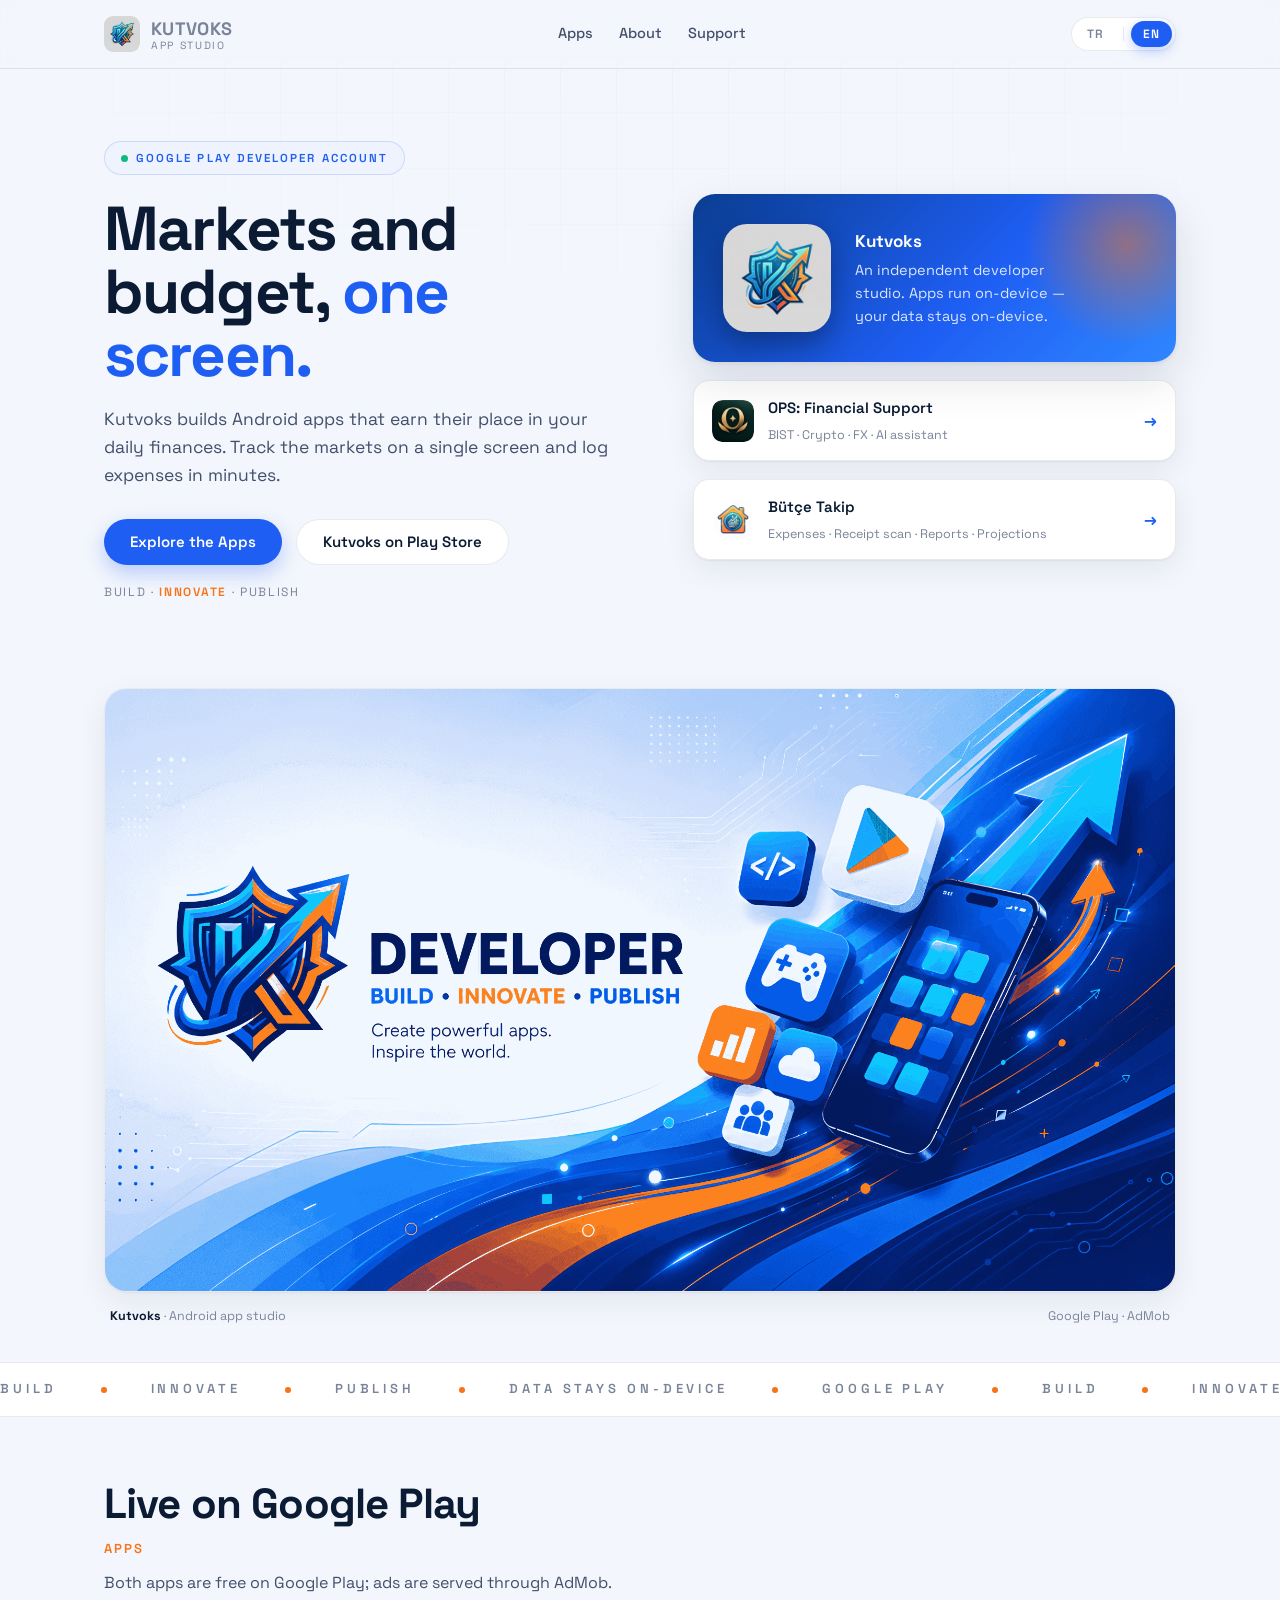
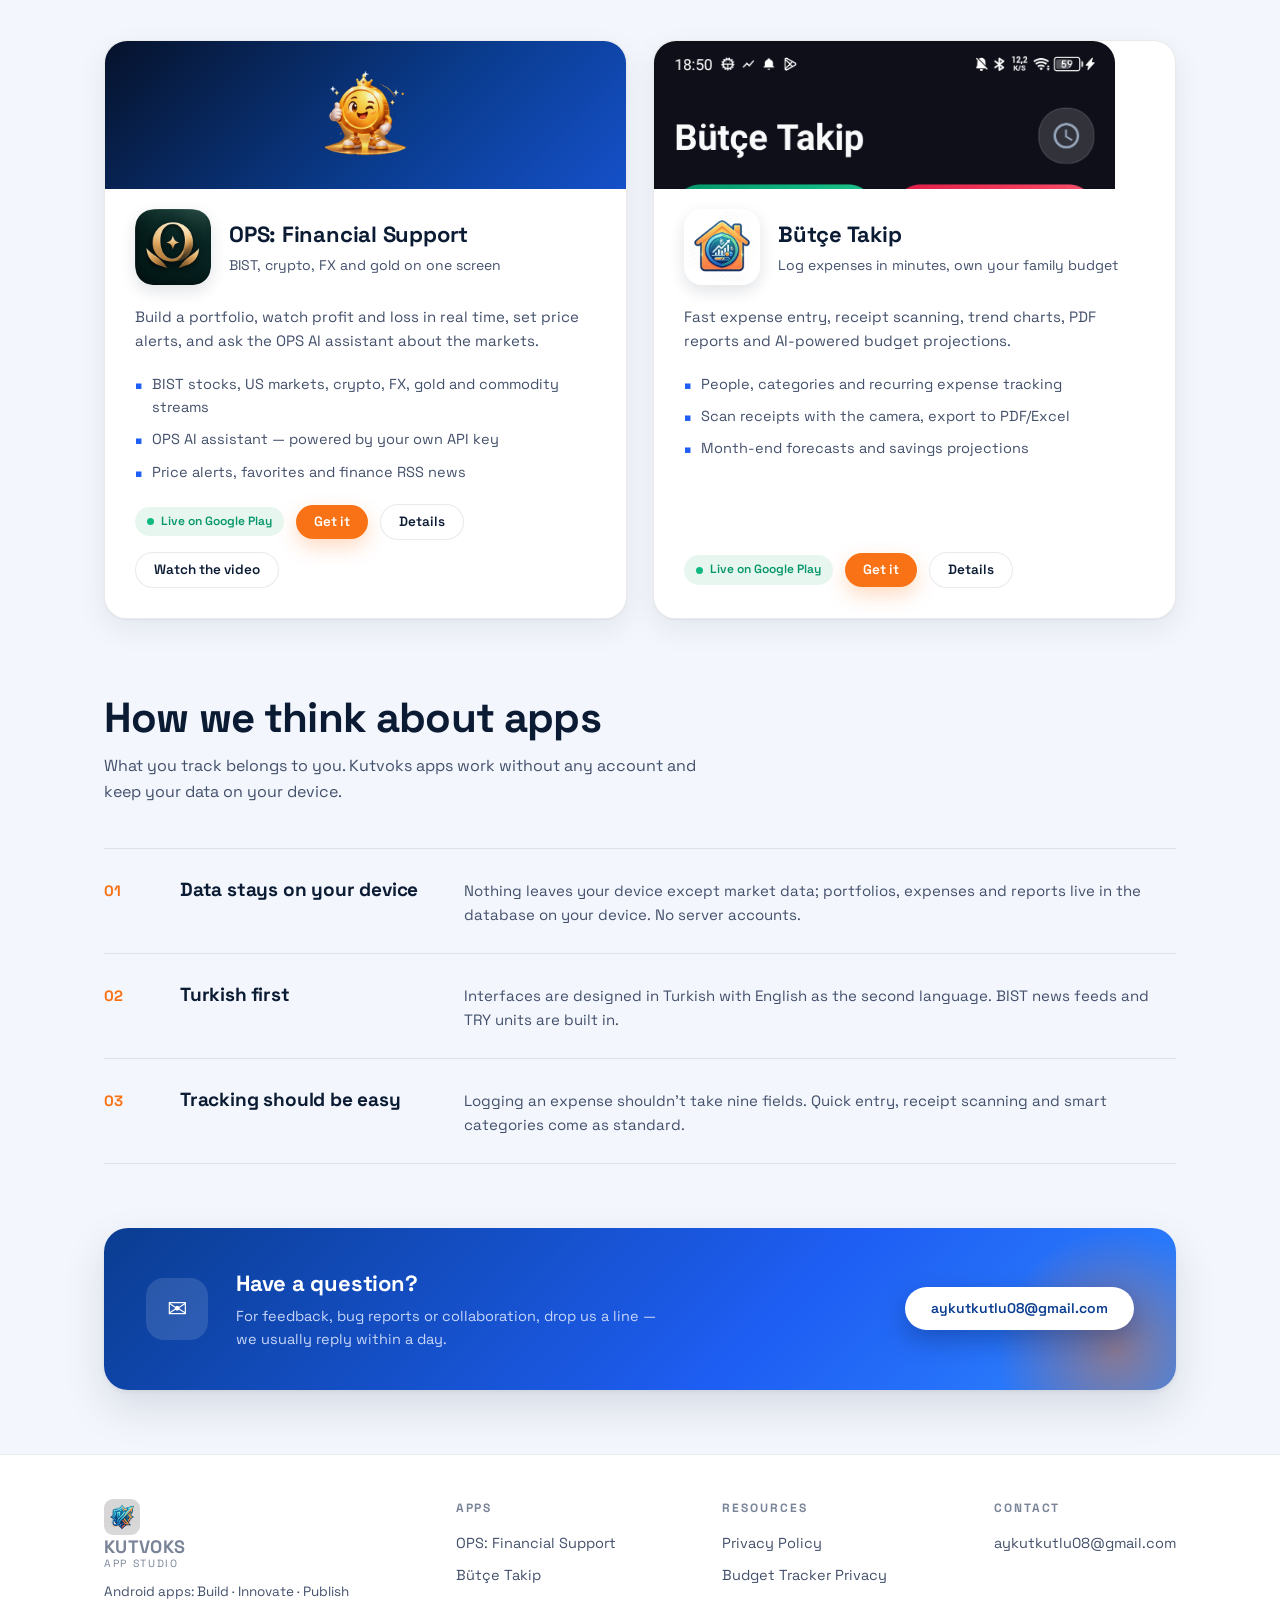
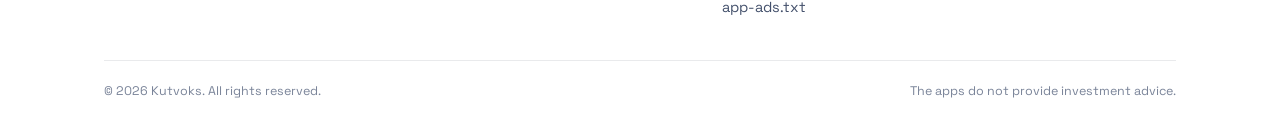
==== commit b12ed2bd: "codex update" ====
--- a/index.html
+++ b/index.html
@@ -120,6 +120,7 @@
                         <span class="live-dot" data-i18n="live">Google Play'de yayında</span>
                         <a class="btn btn-accent btn-sm" href="https://play.google.com/store/apps/details?id=com.finanspro" target="_blank" data-i18n="dl">İndir</a>
                         <a class="btn btn-ghost btn-sm" href="ops.html" data-i18n="more">Detaylar</a>
+                        <a class="btn btn-ghost btn-sm" href="ops.html#tanitim" data-i18n="ops.video">Tanıtımı izle</a>
                     </div>
                 </article>
 
--- a/styles.css
+++ b/styles.css
@@ -810,6 +810,37 @@
   100% { opacity: 0; transform: scale(1); }
 }
 
+/* ---------- OPS YouTube Shorts ---------- */
+.promo-video-layout {
+  display: grid;
+  grid-template-columns: minmax(0, 1fr) minmax(0, 360px);
+  align-items: center;
+  gap: clamp(28px, 6vw, 80px);
+}
+.promo-video-copy { max-width: 52ch; }
+.promo-video-copy h3 { margin: 0 0 16px; font-size: clamp(26px, 3vw, 36px); line-height: 1.2; }
+.promo-video-copy p { color: var(--ink-soft); }
+.promo-video-copy .btn { margin: 12px 0; white-space: normal; }
+.promo-video-note { font-size: 14px; }
+.promo-video-frame {
+  width: 100%;
+  max-width: 360px;
+  aspect-ratio: 9 / 16;
+  justify-self: center;
+  overflow: hidden;
+  border-radius: var(--radius);
+  background: #0b1b33;
+  box-shadow: var(--shadow);
+}
+.promo-video-frame iframe { display: block; width: 100%; height: 100%; border: 0; }
+.promo-video-layout a:focus-visible, a[href="ops.html#tanitim"]:focus-visible, a[href="#tanitim"]:focus-visible {
+  outline: 3px solid var(--blue);
+  outline-offset: 4px;
+}
+@media (max-width: 700px) {
+  .promo-video-layout { grid-template-columns: minmax(0, 1fr); }
+}
+
 /* ---------- Video slot ---------- */
 .vslot {
   position: relative;
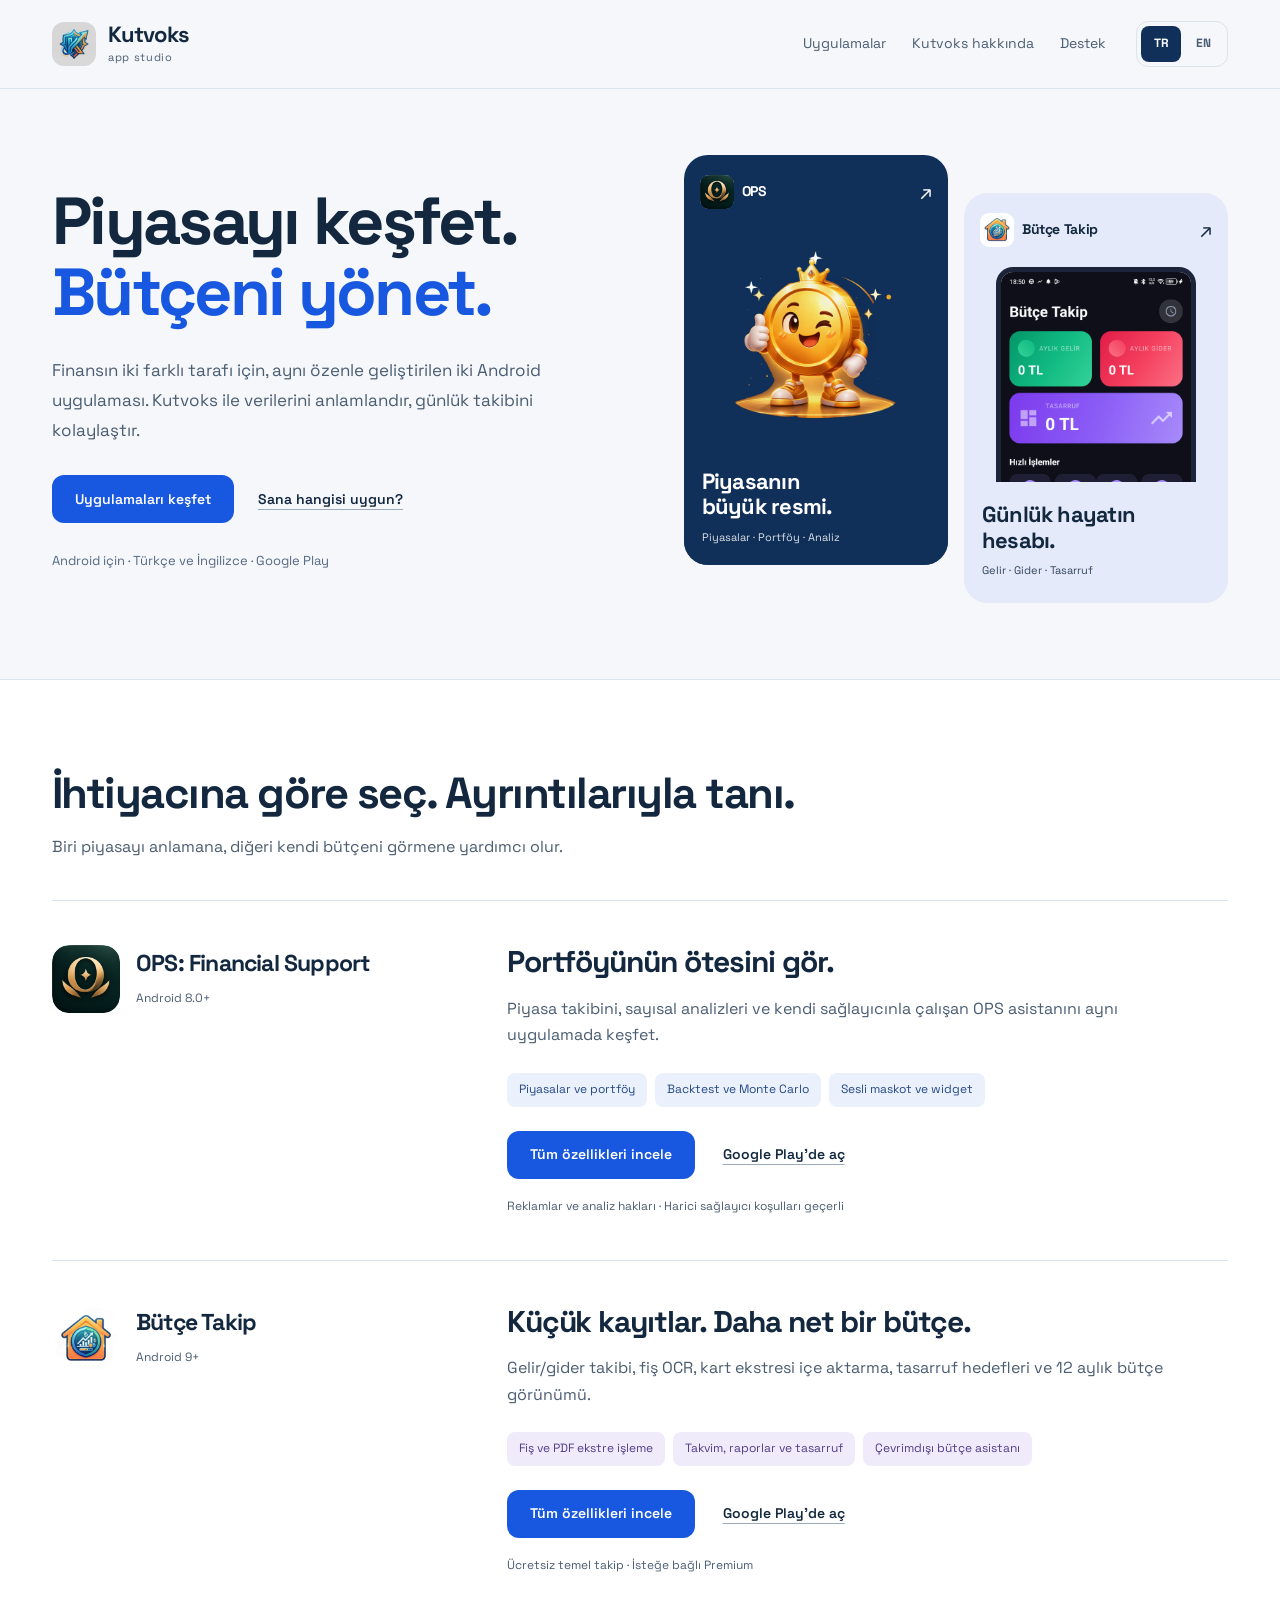
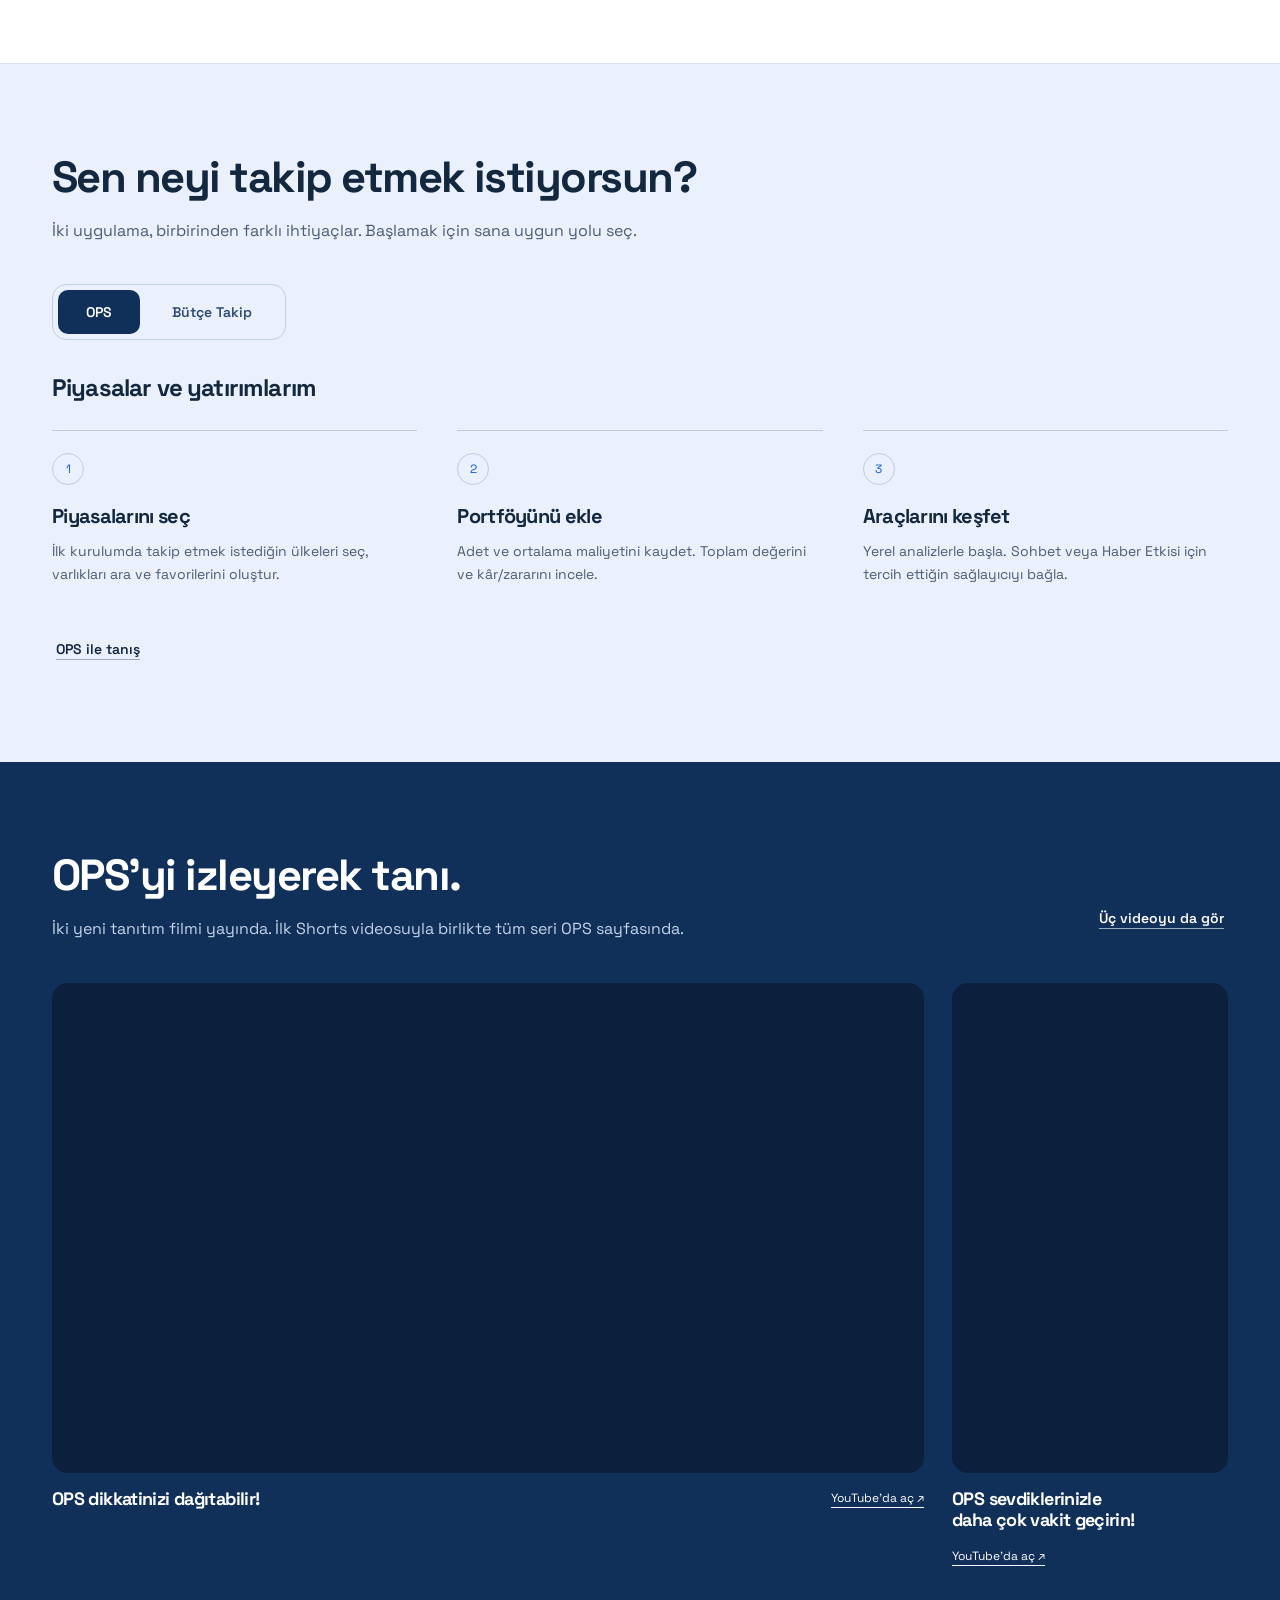
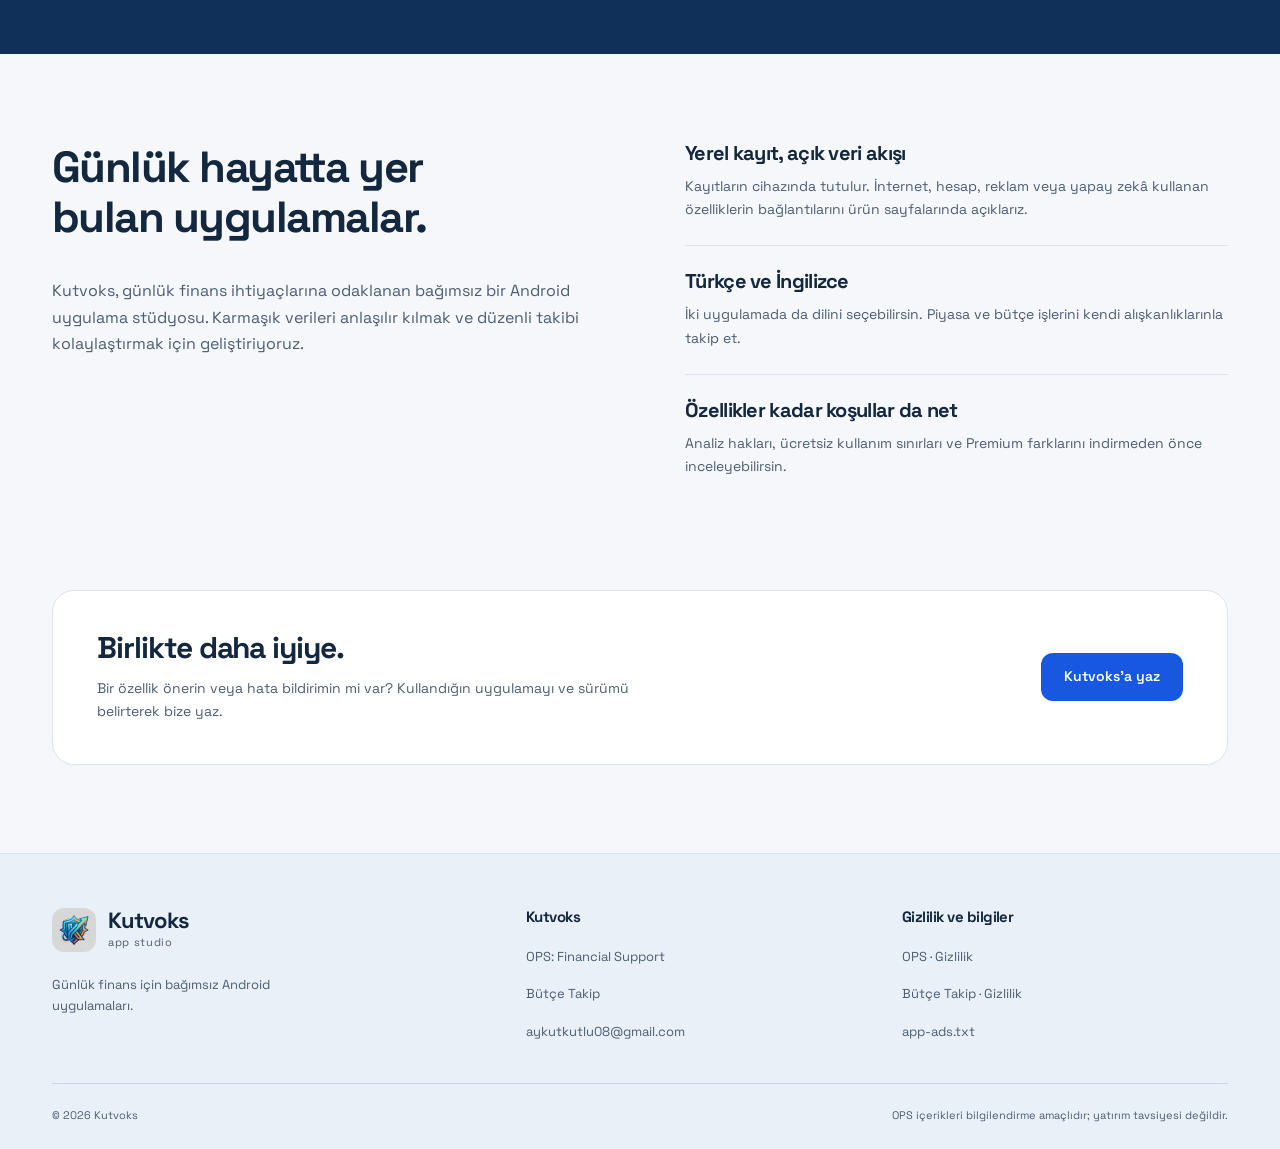
==== commit 86341aab: "ui update v2" ====
--- a/index.html
+++ b/index.html
@@ -1,232 +1,344 @@
-﻿<!DOCTYPE html>
+<!DOCTYPE html>
 <html lang="tr">
 <head>
-    <meta charset="UTF-8">
-    <meta name="viewport" content="width=device-width, initial-scale=1.0">
-    <title>Kutvoks — Android Uygulama Geliştiricisi</title>
-    <meta name="description" content="Kutvoks, Android uygulamaları geliştiren bir bağımsız geliştirici hesabıdır. OPS: Financial Support: BIST, kripto, döviz ve altın takibi. Bütçe Takip: pratik gider ve bütçe yönetimi.">
-    <meta property="og:title" content="Kutvoks — Android Uygulama Geliştiricisi">
-    <meta property="og:description" content="OPS: Financial Support ve Bütçe Takip — Google Play'de yayınlanan Android uygulamaları.">
-    <meta property="og:type" content="website">
-    <link rel="icon" type="image/png" href="images/kutvoks/kutvoks-icon.png">
-    <link rel="stylesheet" href="styles.css">
-    <link href="https://fonts.googleapis.com/css2?family=Space+Grotesk:wght@400;500;600;700&display=swap" rel="stylesheet">
+<meta charset="UTF-8">
+<meta name="viewport" content="width=device-width, initial-scale=1.0">
+<title>Kutvoks — Piyasayı keşfet. Bütçeni yönet.</title>
+<meta name="description" content="OPS ile piyasaları ve portföyünü keşfet. Bütçe Takip ile gelir, gider, fiş ve ekstrelerini düzenle. Kutvoks Android uygulamalarını tanı.">
+<link rel="canonical" href="https://aykutkutlu.github.io/AykutKutlu/index.html">
+<meta property="og:title" content="Kutvoks — Piyasayı keşfet. Bütçeni yönet.">
+<meta property="og:description" content="OPS ile piyasaları ve portföyünü keşfet. Bütçe Takip ile gelir, gider, fiş ve ekstrelerini düzenle. Kutvoks Android uygulamalarını tanı.">
+<meta property="og:type" content="website">
+<meta property="og:url" content="https://aykutkutlu.github.io/AykutKutlu/index.html">
+<meta property="og:image" content="https://aykutkutlu.github.io/AykutKutlu/images/kutvoks/banner.png">
+<meta name="twitter:card" content="summary_large_image">
+<meta name="theme-color" content="#153c70">
+<link rel="icon" type="image/png" href="images/kutvoks/kutvoks-icon.png">
+<link rel="preconnect" href="https://fonts.googleapis.com">
+<link rel="preconnect" href="https://fonts.gstatic.com" crossorigin>
+<link href="https://fonts.googleapis.com/css2?family=Space+Grotesk:wght@400;500;600;700&display=swap" rel="stylesheet">
+<link rel="stylesheet" href="styles.css">
 </head>
-<body data-meta-i18n>
-
-<div class="scroll-progress" aria-hidden="true"><span id="scrollProgressBar"></span></div>
-
+<body class="home-page" data-meta-i18n>
+<!-- THESIS: Two independent apps turn market research and everyday budgeting into clear choices.
+OWN-WORLD: Existing Kutvoks navy/blue/orange, Space Grotesk, genuine icons and budget screenshots.
+STORY: Choose a task, see the matching app, inspect complete features, open Google Play.
+FIRST VIEWPORT: Large two-line benefit at left, equally sized OPS/Budget product exhibits at right; both routes visible.
+FORM: Task journey, grounded candidate 5, seed a935e462; user chose equal emphasis and direct code preserving the brand.
+FINISH: unreviewed and undocumented is unfinished; this build ends with the finish review, the verdict, and DESIGN.md -->
+<a class="skip-link" href="#icerik">
+<span data-i18n="nav.skip">İçeriğe geç</span>
+</a>
 <header class="site-header" id="siteHeader">
-    <div class="wrap">
-        <a class="brand" href="index.html">
-            <img src="images/kutvoks/kutvoks-icon.png" alt="Kutvoks logosu">
-            <span><b>Kutvoks</b><span data-i18n="brand.sub">app studio</span></span>
-        </a>
-        <nav class="nav-links">
-            <a href="#uygulamalar" data-i18n="nav.apps">Uygulamalar</a>
-            <a href="#hakkinda" data-i18n="nav.about">Hakkında</a>
-            <a href="mailto:aykutkutlu08@gmail.com" data-i18n="nav.support">Destek</a>
-        </nav>
-        <div class="lang-toggle" role="group" aria-label="Dil / Language">
-            <button type="button" class="lang-opt" data-lang="tr" aria-label="Türkçe">TR</button>
-            <span class="lang-sep" aria-hidden="true"></span>
-            <button type="button" class="lang-opt" data-lang="en" aria-label="English">EN</button>
-        </div>
-    </div>
+<div class="wrap header-inner">
+<a class="brand" href="index.html" aria-label="Kutvoks">
+<img src="images/kutvoks/kutvoks-icon.png" alt="" width="44" height="44">
+<span>
+<b>Kutvoks</b>
+<span>app studio</span>
+</span>
+</a>
+<nav class="nav-links" aria-label="Ana menü">
+<a href="#uygulamalar">
+<span data-i18n="nav.apps">Uygulamalar</span>
+</a>
+<a href="#hakkinda">
+<span data-i18n="nav.about">Kutvoks hakkında</span>
+</a>
+<a href="mailto:aykutkutlu08@gmail.com">
+<span data-i18n="nav.support">Destek</span>
+</a>
+</nav>
+<div class="lang-toggle" role="group" aria-label="Dil / Language">
+<button class="lang-opt" type="button" data-lang="tr" aria-label="Türkçe">TR</button>
+<button class="lang-opt" type="button" data-lang="en" aria-label="English">EN</button>
+</div>
+</div>
 </header>
-
-<main>
-
-    <!-- HERO -->
-    <section class="hero">
-        <div class="wrap hero-grid">
-            <div>
-                <span class="eyebrow" data-reveal><span class="dot"></span><span data-i18n="hero.eyebrow">Google Play Geliştirici Hesabı</span></span>
-                <h1 data-reveal style="--rd:80ms" data-i18n-html="hero.h1">Piyasa gözünü, bütçeni <em>tek yerde.</em></h1>
-                <p class="lead" data-reveal style="--rd:160ms" data-i18n="hero.lead">Kutvoks, günlük finansta işe yarayan Android uygulamaları geliştirir. Piyasaları tek ekranda izle, giderlerini dakikalarca kaydet.</p>
-                <div class="hero-actions" data-reveal style="--rd:240ms">
-                    <a href="#uygulamalar" class="btn btn-primary" data-i18n="hero.cta1">Uygulamaları Gör</a>
-                    <a href="https://play.google.com/store/apps/developer?id=Kutvoks" target="_blank" class="btn btn-ghost" data-i18n="hero.cta2">Play Store'da Kutvoks</a>
-                </div>
-                <p class="hero-en" data-reveal style="--rd:320ms">Build · <b>Innovate</b> · Publish</p>
-            </div>
-
-            <div class="hero-visual" data-reveal style="--rd:200ms">
-                <div class="brand-tile" data-parallax>
-                    <img src="images/kutvoks/kutvoks-icon.png" alt="Kutvoks KV kalkan logosu">
-                    <p><strong>Kutvoks</strong><span data-i18n="hero.tile">Bağımsız bir geliştirici stüdyosu. Uygulamalar cihazda çalışır, veri cihazda kalır.</span></p>
-                </div>
-                <a class="chip" href="https://play.google.com/store/apps/details?id=com.finanspro" target="_blank">
-                    <img src="images/apps/ops-icon.png" alt="OPS: Financial Support simgesi">
-                    <span><span class="chip-name">OPS: Financial Support</span><br><span class="chip-tag" data-i18n="hero.chip1">BIST · Kripto · Döviz · Yapay zekâ asistanı</span></span>
-                    <span class="go">→</span>
-                </a>
-                <a class="chip" href="https://play.google.com/store/apps/details?id=com.butceapp" target="_blank">
-                    <img src="images/apps/butce-icon.png" alt="Bütçe Takip simgesi">
-                    <span><span class="chip-name">Bütçe Takip</span><br><span class="chip-tag" data-i18n="hero.chip2">Gider · Fiş tarama · Rapor · Projeksiyon</span></span>
-                    <span class="go">→</span>
-                </a>
-            </div>
-        </div>
-    </section>
-
-    <!-- BANNER -->
-    <section class="banner-section">
-        <div class="wrap" data-reveal>
-            <figure class="banner-frame" style="margin:0">
-                <img src="images/kutvoks/banner.png" alt="Kutvoks — Developer: Build, Innovate, Publish" width="2000" height="1000">
-            </figure>
-            <figcaption class="banner-caption">
-                <span><b>Kutvoks</b> · Android app studio</span>
-                <span>Google Play · AdMob</span>
-            </figcaption>
-        </div>
-    </section>
-
-    <!-- MARQUEE -->
-    <div class="marquee" aria-hidden="true">
-        <div class="marquee-track">
-            <span>Build</span><i></i><span>Innovate</span><i></i><span>Publish</span><i></i><span data-i18n="mq.ondevice">Veri cihazında kalır</span><i></i><span>Google Play</span><i></i>
-            <span>Build</span><i></i><span>Innovate</span><i></i><span>Publish</span><i></i><span data-i18n="mq.ondevice2">Veri cihazında kalır</span><i></i><span>Google Play</span><i></i>
-        </div>
-    </div>
-
-    <!-- APPS -->
-    <section class="section" id="uygulamalar">
-        <div class="wrap">
-            <div class="section-head" data-reveal>
-                <h2 data-i18n="apps.title">Yayındaki uygulamalar</h2>
-                <p><span class="kick">Apps</span><span data-i18n="apps.desc">Google Play'de ücretsiz olarak yayınlanır; reklamlar AdMob üzerinden gösterilir.</span></p>
-            </div>
-
-            <div class="apps-grid">
-                <!-- OPS: Financial Support -->
-                <article class="app-card" data-reveal>
-                    <div class="shot-mood"><img src="images/ops/mood/coin-happy.png" alt="OPS Şikko maskotu" loading="lazy"></div>
-                    <div class="app-head">
-                        <img src="images/apps/ops-icon.png" alt="OPS: Financial Support simgesi">
-                        <div>
-                            <h3 class="name">OPS: Financial Support</h3>
-                            <p class="tagline" data-i18n="ops.tagline">BIST, kripto, döviz ve altın tek ekranda</p>
-                        </div>
-                    </div>
-                    <p class="app-desc" data-i18n="ops.desc">Portföyünü kur, kâr/zararını anlık izle, fiyat alarmları kur ve OPS yapay zekâ asistanıyla piyasa sorularını sor.</p>
-                    <ul class="app-features">
-                        <li data-i18n="ops.f1">BIST hisseleri, ABD borsaları, kripto, döviz, altın ve emtia akışı</li>
-                        <li data-i18n="ops.f2">OPS yapay zekâ asistanı — kendi API anahtarınla</li>
-                        <li data-i18n="ops.f3">Fiyat alarmları, favoriler ve finansal RSS haberleri</li>
-                    </ul>
-                    <div class="app-actions">
-                        <span class="live-dot" data-i18n="live">Google Play'de yayında</span>
-                        <a class="btn btn-accent btn-sm" href="https://play.google.com/store/apps/details?id=com.finanspro" target="_blank" data-i18n="dl">İndir</a>
-                        <a class="btn btn-ghost btn-sm" href="ops.html" data-i18n="more">Detaylar</a>
-                        <a class="btn btn-ghost btn-sm" href="ops.html#tanitim" data-i18n="ops.video">Tanıtımı izle</a>
-                    </div>
-                </article>
-
-                <!-- Bütçe Takip -->
-                <article class="app-card" data-reveal style="--rd:120ms">
-                    <img class="shot" src="images/butce/screen-home.png" alt="Bütçe Takip ana ekranı" loading="lazy">
-                    <div class="app-head">
-                        <img src="images/apps/butce-icon.png" alt="Bütçe Takip simgesi">
-                        <div>
-                            <h3 class="name" data-i18n="butce.name">Bütçe Takip</h3>
-                            <p class="tagline" data-i18n="butce.tagline">Giderleri dakikalarca kaydet, aile bütceni yönet</p>
-                        </div>
-                    </div>
-                    <p class="app-desc" data-i18n="butce.desc">Hızlı gider girişi, fiş tarama, trend grafikleri, PDF raporlar ve yapay zekâ destekli bütçe projeksiyonu.</p>
-                    <ul class="app-features">
-                        <li data-i18n="butce.f1">Kişi, kategori ve tekrarlayan gider takibi</li>
-                        <li data-i18n="butce.f2">Kamera ile fiş tarama, PDF/Excel rapor çıkışı</li>
-                        <li data-i18n="butce.f3">Ay sonu tahminleri ve birikim projeksiyonu</li>
-                    </ul>
-                    <div class="app-actions">
-                        <span class="live-dot" data-i18n="live2">Google Play'de yayında</span>
-                        <a class="btn btn-accent btn-sm" href="https://play.google.com/store/apps/details?id=com.butceapp" target="_blank" data-i18n="dl2">İndir</a>
-                        <a class="btn btn-ghost btn-sm" href="butce-takip.html" data-i18n="more2">Detaylar</a>
-                    </div>
-                </article>
-            </div>
-        </div>
-    </section>
-
-    <!-- ABOUT -->
-    <section class="section" id="hakkinda" style="padding-top: 12px;">
-        <div class="wrap">
-            <div class="section-head" data-reveal>
-                <h2 data-i18n="about.title">Uygulamalara nasıl inanıyoruz</h2>
-                <p data-i18n="about.desc">Takip ettiğin şey senindir. Kutvoks uygulamaları hesap açtırmadan çalışır ve verini cihazında saklar.</p>
-            </div>
-            <div class="value-rows">
-                <div class="value-row" data-reveal>
-                    <span class="num">01</span>
-                    <h3 data-i18n="about.h1">Veri cihazında kalır</h3>
-                    <p data-i18n="about.p1">Piyasa verisi dışına çıkmaz; portföyler, giderler ve raporlar cihazındaki veritabanında tutulur. Sunucu hesabı yoktur.</p>
-                </div>
-                <div class="value-row" data-reveal style="--rd:100ms">
-                    <span class="num">02</span>
-                    <h3 data-i18n="about.h2">Türkçe öncelik</h3>
-                    <p data-i18n="about.p2">Arayüzler Türkçe tasarlanır, İngilizce desteği ikinci dildir. BIST haber akışı ve TL birimleri yerleşiktir.</p>
-                </div>
-                <div class="value-row" data-reveal style="--rd:200ms">
-                    <span class="num">03</span>
-                    <h3 data-i18n="about.h3">Takip etmek kolay olmalı</h3>
-                    <p data-i18n="about.p3">Bir gider kaydetmek için dokuz alan doldurmak gerekmez. Hızlı giriş, fiş okutma ve akıllı kategoriler standart özelliktir.</p>
-                </div>
-            </div>
-        </div>
-    </section>
-
-    <!-- CONTACT -->
-    <section class="section contact-section" id="iletisim" style="padding-top: 0;">
-        <div class="wrap" data-reveal>
-            <div class="contact-box">
-                <div class="contact-icon" aria-hidden="true">✉</div>
-                <div>
-                    <h3 data-i18n="contact.title">Bir sorunuz mu var?</h3>
-                    <p data-i18n="contact.desc">Geri bildirim, hata bildirimi veya iş birliği için bize yazın — genellikle bir gün içinde yanıtlarız.</p>
-                </div>
-                <a class="btn btn-primary" href="mailto:aykutkutlu08@gmail.com">aykutkutlu08@gmail.com</a>
-            </div>
-        </div>
-    </section>
-
+<main id="icerik">
+<section class="studio-hero">
+<div class="wrap hero-grid">
+<div class="hero-copy">
+<h1>
+<span data-i18n="hero.first">Piyasayı keşfet.</span>
+<br>
+<span data-i18n="hero.second" class="text-blue">Bütçeni yönet.</span>
+</h1>
+<p data-i18n="hero.desc" class="hero-lead">Finansın iki farklı tarafı için, aynı özenle geliştirilen iki Android uygulaması. Kutvoks ile verilerini anlamlandır, günlük takibini kolaylaştır.</p>
+<div class="hero-actions">
+<a class="btn btn-primary" href="#uygulamalar">
+<span data-i18n="hero.cta">Uygulamaları keşfet</span>
+</a>
+<a class="btn btn-text" href="#nasil-calisir">
+<span data-i18n="hero.how">Sana hangisi uygun?</span>
+</a>
+</div>
+<p data-i18n="hero.platform" class="platform-note">Android için · Türkçe ve İngilizce · Google Play</p>
+</div>
+<div class="hero-products">
+<a class="product-exhibit exhibit-ops" href="ops.html">
+<div class="exhibit-title">
+<img src="images/apps/ops-icon.png" alt="" width="38" height="38">
+<strong>OPS</strong>
+<span aria-hidden="true">↗</span>
+</div>
+<img class="hero-mascot" src="images/ops/mood/coin-happy.png" alt="OPS maskotu" width="270" height="270" fetchpriority="high">
+<div class="exhibit-bottom">
+<h2 data-i18n="hero.ops">Piyasanın büyük resmi.</h2>
+<p data-i18n="hero.ops.sub">Piyasalar · Portföy · Analiz</p>
+</div>
+</a>
+<a class="product-exhibit exhibit-budget" href="butce-takip.html">
+<div class="exhibit-title">
+<img src="images/apps/butce-icon.png" alt="" width="38" height="38">
+<strong>Bütçe Takip</strong>
+<span aria-hidden="true">↗</span>
+</div>
+<div class="hero-budget-screen">
+<img src="images/butce/screen-home.png" alt="Bütçe Takip uygulamasının gerçek ana ekranı" width="1080" height="2460">
+</div>
+<div class="exhibit-bottom">
+<h2 data-i18n="hero.budget">Günlük hayatın hesabı.</h2>
+<p data-i18n="hero.budget.sub">Gelir · Gider · Tasarruf</p>
+</div>
+</a>
+</div>
+</div>
+</section>
+<section class="section products-section" id="uygulamalar">
+<div class="wrap">
+<div class="section-heading">
+<h2 data-i18n="products.title">İhtiyacına göre seç. Ayrıntılarıyla tanı.</h2>
+<p data-i18n="products.desc">Biri piyasayı anlamana, diğeri kendi bütçeni görmene yardımcı olur.</p>
+</div>
+<article class="product-story story-ops">
+<div class="story-identity">
+<img src="images/apps/ops-icon.png" alt="" width="68" height="68">
+<h3>OPS: Financial Support</h3>
+<span>Android 8.0+</span>
+</div>
+<div class="story-body">
+<h4 data-i18n="ops.heading">Portföyünün ötesini gör.</h4>
+<p data-i18n="ops.intro">Piyasa takibini, sayısal analizleri ve kendi sağlayıcınla çalışan OPS asistanını aynı uygulamada keşfet.</p>
+<ul class="story-features">
+<li data-i18n="ops.bullet.0">Piyasalar ve portföy</li>
+<li data-i18n="ops.bullet.1">Backtest ve Monte Carlo</li>
+<li data-i18n="ops.bullet.2">Sesli maskot ve widget</li>
+</ul>
+<div class="story-actions">
+<a class="btn btn-primary" href="ops.html">
+<span data-i18n="ops.all">Tüm özellikleri incele</span>
+</a>
+<a class="btn btn-text" href="https://play.google.com/store/apps/details?id=com.finanspro" target="_blank" rel="noopener noreferrer">
+<span data-i18n="ops.play">Google Play&#x27;de aç</span>
+</a>
+</div>
+<p data-i18n="ops.conditions" class="small-note">Reklamlar ve analiz hakları · Harici sağlayıcı koşulları geçerli</p>
+</div>
+</article>
+<article class="product-story story-butce">
+<div class="story-identity">
+<img src="images/apps/butce-icon.png" alt="" width="68" height="68">
+<h3>Bütçe Takip</h3>
+<span>Android 9+</span>
+</div>
+<div class="story-body">
+<h4 data-i18n="butce.heading">Küçük kayıtlar. Daha net bir bütçe.</h4>
+<p data-i18n="butce.intro">Gelir/gider takibi, fiş OCR, kart ekstresi içe aktarma, tasarruf hedefleri ve 12 aylık bütçe görünümü.</p>
+<ul class="story-features">
+<li data-i18n="butce.bullet.0">Fiş ve PDF ekstre işleme</li>
+<li data-i18n="butce.bullet.1">Takvim, raporlar ve tasarruf</li>
+<li data-i18n="butce.bullet.2">Çevrimdışı bütçe asistanı</li>
+</ul>
+<div class="story-actions">
+<a class="btn btn-primary" href="butce-takip.html">
+<span data-i18n="butce.all">Tüm özellikleri incele</span>
+</a>
+<a class="btn btn-text" href="https://play.google.com/store/apps/details?id=com.butceapp" target="_blank" rel="noopener noreferrer">
+<span data-i18n="butce.play">Google Play&#x27;de aç</span>
+</a>
+</div>
+<p data-i18n="butce.conditions" class="small-note">Ücretsiz temel takip · İsteğe bağlı Premium</p>
+</div>
+</article>
+</div>
+</section>
+<section class="section journey-section" id="nasil-calisir">
+<div class="wrap">
+<div class="section-heading">
+<h2 data-i18n="journey.title">Sen neyi takip etmek istiyorsun?</h2>
+<p data-i18n="journey.desc">İki uygulama, birbirinden farklı ihtiyaçlar. Başlamak için sana uygun yolu seç.</p>
+</div>
+<div class="journey-controls" role="group" aria-label="Uygulama seçimi" hidden data-journey-controls>
+<button type="button" data-journey="ops" aria-pressed="true">OPS</button>
+<button type="button" data-journey="butce" aria-pressed="false">Bütçe Takip</button>
+</div>
+<div class="journey-panel" id="journey-ops" data-journey-panel="ops">
+<h3 data-i18n="journey.ops">Piyasalar ve yatırımlarım</h3>
+<ol class="steps">
+<li>
+<h4 data-i18n="journey.ops.0.title">Piyasalarını seç</h4>
+<p data-i18n="journey.ops.0.text">İlk kurulumda takip etmek istediğin ülkeleri seç, varlıkları ara ve favorilerini oluştur.</p>
+</li>
+<li>
+<h4 data-i18n="journey.ops.1.title">Portföyünü ekle</h4>
+<p data-i18n="journey.ops.1.text">Adet ve ortalama maliyetini kaydet. Toplam değerini ve kâr/zararını incele.</p>
+</li>
+<li>
+<h4 data-i18n="journey.ops.2.title">Araçlarını keşfet</h4>
+<p data-i18n="journey.ops.2.text">Yerel analizlerle başla. Sohbet veya Haber Etkisi için tercih ettiğin sağlayıcıyı bağla.</p>
+</li>
+</ol>
+<a class="btn btn-text" href="ops.html">
+<span data-i18n="journey.ops.link">OPS ile tanış</span>
+</a>
+</div>
+<div class="journey-panel" id="journey-butce" data-journey-panel="butce">
+<h3 data-i18n="journey.butce">Harcamalarım ve gelecek planlarım</h3>
+<ol class="steps">
+<li>
+<h4 data-i18n="journey.butce.0.title">Düzenini kur</h4>
+<p data-i18n="journey.butce.0.text">Kişilerini ve kategorilerini ekle. Bütçe dönemini maaş gününe göre seç.</p>
+</li>
+<li>
+<h4 data-i18n="journey.butce.1.title">İlk kaydını oluştur</h4>
+<p data-i18n="journey.butce.1.text">Giderini elle gir veya fiş/ekstre tarayıp okunan işlemleri kontrol ederek kaydet.</p>
+</li>
+<li>
+<h4 data-i18n="journey.butce.2.title">Resmin bütününü gör</h4>
+<p data-i18n="journey.butce.2.text">Takvim ve raporlara bak, bir tasarruf hedefi belirle; 12 aylık görünümü incele.</p>
+</li>
+</ol>
+<a class="btn btn-text" href="butce-takip.html">
+<span data-i18n="journey.butce.link">Bütçe Takip ile tanış</span>
+</a>
+</div>
+</div>
+</section>
+<section class="section home-videos" id="videolar">
+<div class="wrap">
+<div class="section-heading heading-inline">
+<div>
+<h2 data-i18n="videos.title">OPS&#x27;yi izleyerek tanı.</h2>
+<p data-i18n="videos.desc">İki yeni tanıtım filmi yayında. İlk Shorts videosuyla birlikte tüm seri OPS sayfasında.</p>
+</div>
+<a class="btn btn-text" href="ops.html#tanitim">
+<span data-i18n="videos.all">Üç videoyu da gör</span>
+</a>
+</div>
+<div class="home-video-grid">
+<article class="video-card">
+<div class="video-frame">
+<iframe src="https://www.youtube-nocookie.com/embed/zaQTnNX64Eg" title="OPS dikkatinizi dağıtabilir!" width="640" height="360" loading="lazy" referrerpolicy="strict-origin-when-cross-origin" allow="accelerometer; encrypted-media; gyroscope; picture-in-picture; web-share; fullscreen" allowfullscreen>
+</iframe>
+</div>
+<div class="video-caption">
+<h3>
+<span data-i18n="video.zaQTnNX64Eg">OPS dikkatinizi dağıtabilir!</span>
+</h3>
+<a href="https://www.youtube.com/watch?v=zaQTnNX64Eg" target="_blank" rel="noopener noreferrer">
+<span data-i18n="video.watch.zaQTnNX64Eg">YouTube&#x27;da aç</span>
+<span aria-hidden="true"> ↗</span>
+</a>
+</div>
+</article>
+<article class="video-card video-short">
+<div class="video-frame">
+<iframe src="https://www.youtube-nocookie.com/embed/CSgLeQA-TLk" title="OPS sevdiklerinizle daha çok vakit geçirin!" width="360" height="640" loading="lazy" referrerpolicy="strict-origin-when-cross-origin" allow="accelerometer; encrypted-media; gyroscope; picture-in-picture; web-share; fullscreen" allowfullscreen>
+</iframe>
+</div>
+<div class="video-caption">
+<h3>
+<span data-i18n="video.CSgLeQA-TLk">OPS sevdiklerinizle daha çok vakit geçirin!</span>
+</h3>
+<a href="https://www.youtube.com/watch?v=CSgLeQA-TLk" target="_blank" rel="noopener noreferrer">
+<span data-i18n="video.watch.CSgLeQA-TLk">YouTube&#x27;da aç</span>
+<span aria-hidden="true"> ↗</span>
+</a>
+</div>
+</article>
+</div>
+</div>
+</section>
+<section class="section about-section" id="hakkinda">
+<div class="wrap about-grid">
+<div>
+<h2 data-i18n="about.title">Günlük hayatta yer bulan uygulamalar.</h2>
+<p data-i18n="about.desc">Kutvoks, günlük finans ihtiyaçlarına odaklanan bağımsız bir Android uygulama stüdyosu. Karmaşık verileri anlaşılır kılmak ve düzenli takibi kolaylaştırmak için geliştiriyoruz.</p>
+</div>
+<div class="about-principles">
+<div>
+<h3 data-i18n="about.local.title">Yerel kayıt, açık veri akışı</h3>
+<p data-i18n="about.local.body">Kayıtların cihazında tutulur. İnternet, hesap, reklam veya yapay zekâ kullanan özelliklerin bağlantılarını ürün sayfalarında açıklarız.</p>
+</div>
+<div>
+<h3 data-i18n="about.language.title">Türkçe ve İngilizce</h3>
+<p data-i18n="about.language.body">İki uygulamada da dilini seçebilirsin. Piyasa ve bütçe işlerini kendi alışkanlıklarınla takip et.</p>
+</div>
+<div>
+<h3 data-i18n="about.terms.title">Özellikler kadar koşullar da net</h3>
+<p data-i18n="about.terms.body">Analiz hakları, ücretsiz kullanım sınırları ve Premium farklarını indirmeden önce inceleyebilirsin.</p>
+</div>
+</div>
+</div>
+</section>
+<section class="section contact-section" id="iletisim">
+<div class="wrap">
+<div class="contact-box">
+<div>
+<h2 data-i18n="contact.title">Birlikte daha iyiye.</h2>
+<p data-i18n="contact.desc">Bir özellik önerin veya hata bildirimin mi var? Kullandığın uygulamayı ve sürümü belirterek bize yaz.</p>
+</div>
+<a class="btn btn-primary" href="mailto:aykutkutlu08@gmail.com">
+<span data-i18n="contact.cta">Kutvoks’a yaz</span>
+</a>
+</div>
+</div>
+</section>
 </main>
-
 <footer class="site-footer">
-    <div class="wrap">
-        <div class="footer-grid">
-            <div class="footer-col footer-brand">
-                <a class="brand" href="index.html">
-                    <img src="images/kutvoks/kutvoks-icon.png" alt="Kutvoks logosu">
-                    <span><b>Kutvoks</b><span data-i18n="brand.sub2">app studio</span></span>
-                </a>
-                <p data-i18n="footer.tagline">Android uygulamaları: Build · Innovate · Publish</p>
-            </div>
-            <div class="footer-col">
-                <h4 data-i18n="footer.apps">Uygulamalar</h4>
-                <a href="https://play.google.com/store/apps/details?id=com.finanspro" target="_blank">OPS: Financial Support</a>
-                <a href="https://play.google.com/store/apps/details?id=com.butceapp" target="_blank" data-i18n="butce.name2">Bütçe Takip</a>
-            </div>
-            <div class="footer-col">
-                <h4 data-i18n="footer.info">Bilgiler</h4>
-                <a href="gizlilik.html" data-i18n="footer.privacy">Gizlilik Politikası</a>
-                <a href="butce-gizlilik.html" data-i18n="footer.privacy2">Bütçe Takip Gizlilik</a>
-                <a href="app-ads.txt">app-ads.txt</a>
-            </div>
-            <div class="footer-col">
-                <h4 data-i18n="footer.contact">İletişim</h4>
-                <a href="mailto:aykutkutlu08@gmail.com">aykutkutlu08@gmail.com</a>
-            </div>
-        </div>
-        <div class="footer-bottom">
-            <span data-i18n="footer.rights">© 2026 Kutvoks. Tüm hakları saklıdır.</span>
-            <span data-i18n="footer.disclaimer">Uygulamalar yatırım tavsiyesi sunmaz.</span>
-        </div>
-    </div>
+<div class="wrap">
+<div class="footer-grid">
+<div class="footer-col footer-brand">
+<a class="brand" href="index.html">
+<img src="images/kutvoks/kutvoks-icon.png" alt="" width="44" height="44">
+<span>
+<b>Kutvoks</b>
+<span>app studio</span>
+</span>
+</a>
+<p data-i18n="footer.note">Günlük finans için bağımsız Android uygulamaları.</p>
+</div>
+<div class="footer-col">
+<h3>Kutvoks</h3>
+<a href="ops.html">OPS: Financial Support</a>
+<a href="butce-takip.html">Bütçe Takip</a>
+<a href="mailto:aykutkutlu08@gmail.com">aykutkutlu08@gmail.com</a>
+</div>
+<div class="footer-col">
+<h3>
+<span data-i18n="footer.privacy">Gizlilik ve bilgiler</span>
+</h3>
+<a href="gizlilik.html">
+<span data-i18n="footer.opsPrivacy">OPS · Gizlilik</span>
+</a>
+<a href="butce-gizlilik.html">
+<span data-i18n="footer.budgetPrivacy">Bütçe Takip · Gizlilik</span>
+</a>
+<a href="app-ads.txt">app-ads.txt</a>
+</div>
+</div>
+<div class="footer-bottom">
+<span>© 2026 Kutvoks</span>
+<span>
+<span data-i18n="footer.disclaimer">OPS içerikleri bilgilendirme amaçlıdır; yatırım tavsiyesi değildir.</span>
+</span>
+</div>
+</div>
 </footer>
-
-<script src="lang.js" defer></script>
-
+<script src="home-copy.js" defer>
+</script>
+<script src="lang.js" defer>
+</script>
 </body>
 </html>
--- a/styles.css
+++ b/styles.css
@@ -1,1055 +1,1630 @@
-/* ============================================================
-   KUTVOKS — Developer Account Site
-   Brand: deep navy ink / vivid blue primary / single orange pop
-   Type: Space Grotesk · Radius family: 16px cards, pill buttons
-   ============================================================ */
-
+/* Kutvoks: existing blue/navy/orange identity, rebuilt around its two products. */
 :root {
-  --ink: #0b1b33;
-  --ink-soft: #43506b;
-  --ink-faint: #7a8499;
-  --bg: #f3f6fc;
-  --surface: #ffffff;
-  --surface-blue: #eef3fd;
-  --line: rgba(11, 27, 51, 0.09);
-  --blue: #1e5ef3;
-  --blue-deep: #0a3d91;
-  --blue-ink: #123a8c;
-  --orange: #f97316;
-  --orange-soft: #fff1e6;
-  --green: #10b981;
-  --green-soft: #e7f7f0;
-  --radius: 16px;
-  --radius-sm: 10px;
-  --shadow: 0 1px 2px rgba(11, 27, 51, 0.05), 0 10px 30px rgba(11, 27, 51, 0.07);
-  --shadow-lift: 0 2px 4px rgba(11, 27, 51, 0.06), 0 18px 44px rgba(11, 27, 51, 0.12);
-  --wrap: 1120px;
-}
-
-* { box-sizing: border-box; }
-
-html { scroll-behavior: smooth; }
+  --ink:#13283f;
+  --ink-soft:#4b5d72;
+  --ink-faint:#566980;
+  --bg:#f5f7fb;
+  --surface:#fff;
+  --surface-blue:#eaf0fc;
+  --line:#dbe3ed;
+  --blue:#1857df;
+  --blue-deep:#123eab;
+  --navy:#102f59;
+  --orange:#ffac61;
+  --radius:20px;
+  --wrap:1240px;
+  --shadow:0 14px 38px rgb(16 47 89 / 10%);
+}
+
+* {
+  box-sizing:border-box;
+}
+
+html {
+  scroll-behavior:smooth;
+  scroll-padding-top:160px;
+  scrollbar-color:#8c9fba var(--bg);
+}
 
 body {
-  margin: 0;
-  font-family: "Space Grotesk", "Segoe UI", system-ui, -apple-system, sans-serif;
-  background: var(--bg);
-  color: var(--ink);
-  line-height: 1.6;
-  -webkit-font-smoothing: antialiased;
-  text-rendering: optimizeLegibility;
-}
-
-body::before {
-  /* faint grid texture, fixed so it never repaints on scroll */
-  content: "";
-  position: fixed;
-  inset: 0;
-  pointer-events: none;
-  z-index: 0;
-  background-image:
-    linear-gradient(rgba(30, 94, 243, 0.035) 1px, transparent 1px),
-    linear-gradient(90deg, rgba(30, 94, 243, 0.035) 1px, transparent 1px);
-  background-size: 56px 56px;
-  mask-image: radial-gradient(ellipse 90% 60% at 50% 0%, #000 0%, transparent 70%);
-  -webkit-mask-image: radial-gradient(ellipse 90% 60% at 50% 0%, #000 0%, transparent 70%);
-}
-
-main, header, footer { position: relative; z-index: 1; }
-
-a { color: var(--blue); text-decoration: none; }
-a:hover { text-decoration: underline; text-underline-offset: 3px; }
-
-img { max-width: 100%; display: block; }
+  margin:0;
+  background:var(--bg);
+  color:var(--ink);
+  font-family:"Space Grotesk","Segoe UI",sans-serif;
+  line-height:1.65;
+  -webkit-font-smoothing:antialiased;
+}
+
+::selection {
+  background:#c4d6ff;
+  color:#102f59;
+}
+
+img {
+  display:block;
+  max-width:100%;
+  height:auto;
+}
+
+a {
+  color:var(--blue);
+  text-decoration-thickness:1px;
+  text-underline-offset:5px;
+}
+
+button,a {
+  -webkit-tap-highlight-color:transparent;
+}
+
+button {
+  font:inherit;
+  cursor:pointer;
+}
+
+a:focus-visible,button:focus-visible,summary:focus-visible,[tabindex]:focus-visible {
+  outline:3px solid var(--blue);
+  outline-offset:5px;
+}
+
+[hidden] {
+  display:none!important;
+}
+
+h1,h2,h3,h4 {
+  line-height:1.15;
+  letter-spacing:-.035em;
+  text-wrap:balance;
+}
+
+h1,h2,h3,h4,p {
+  margin-top:0;
+}
+
+h2 {
+  font-size:clamp(30px,3.4vw,46px);
+}
+
+h3 {
+  font-size:24px;
+}
+
+p {
+  max-width:70ch;
+}
 
 .wrap {
-  max-width: var(--wrap);
-  margin: 0 auto;
-  padding: 0 24px;
-}
-
-/* ---------- Buttons (pill family) ---------- */
+  width:100%;
+  max-width:var(--wrap);
+  padding-inline:32px;
+  margin-inline:auto;
+}
+
+.section {
+  padding-block:88px;
+}
+
+.text-blue {
+  color:var(--blue);
+}
+
+.small-note,.platform-note {
+  color:var(--ink-faint);
+  font-size:13px;
+  line-height:1.6;
+}
+
+.small-note {
+  margin-top:18px;
+}
+
+.skip-link {
+  position:fixed;
+  left:20px;
+  top:-100px;
+  z-index:100;
+  padding:14px 22px;
+  background:var(--blue);
+  color:white;
+  border-radius:10px;
+}
+
+.skip-link:focus {
+  top:12px;
+}
+
+.site-header {
+  position:sticky;
+  top:0;
+  z-index:30;
+  background:var(--bg);
+  border-bottom:1px solid var(--line);
+}
+
+.header-inner,.site-header>.wrap {
+  min-height:88px;
+  display:flex;
+  align-items:center;
+  gap:30px;
+}
+
+.brand {
+  display:flex;
+  align-items:center;
+  flex-shrink:0;
+  gap:12px;
+  color:var(--ink);
+  text-decoration:none;
+}
+
+.brand img {
+  width:44px;
+  height:44px;
+  border-radius:12px;
+  object-fit:cover;
+}
+
+.brand b {
+  display:block;
+  font-size:22px;
+  line-height:1.15;
+  letter-spacing:-.04em;
+}
+
+.brand>span>span {
+  display:block;
+  color:var(--ink-soft);
+  font-size:11px;
+  letter-spacing:.06em;
+}
+
+.nav-links {
+  display:flex;
+  gap:26px;
+  align-items:center;
+  margin-left:auto;
+}
+
+.nav-links a {
+  color:var(--ink-soft);
+  font-size:14px;
+  text-decoration:none;
+  padding-block:12px;
+}
+
+.nav-links a:hover {
+  color:var(--blue);
+  text-decoration:underline;
+}
+
+.lang-toggle {
+  display:flex;
+  gap:2px;
+  padding:4px;
+  border:1px solid var(--line);
+  border-radius:12px;
+}
+
+.lang-opt {
+  border:0;
+  border-radius:8px;
+  min-width:40px;
+  min-height:36px;
+  background:transparent;
+  color:var(--ink-soft);
+  font-size:12px;
+  font-weight:700;
+}
+
+.lang-opt.active {
+  color:white;
+  background:var(--navy);
+}
+
 .btn {
-  display: inline-flex;
-  align-items: center;
-  gap: 10px;
-  padding: 13px 26px;
-  border-radius: 999px;
-  font-weight: 600;
-  font-size: 15px;
-  line-height: 1.2;
-  white-space: nowrap;
-  transition: transform 0.2s cubic-bezier(0.16, 1, 0.3, 1),
-              box-shadow 0.2s cubic-bezier(0.16, 1, 0.3, 1),
-              background 0.2s;
-  text-decoration: none !important;
-}
-.btn:active { transform: scale(0.97) translateY(1px); }
+  display:inline-flex;
+  align-items:center;
+  justify-content:center;
+  min-height:48px;
+  gap:10px;
+  padding:13px 23px;
+  border-radius:12px;
+  font-weight:600;
+  font-size:14px;
+  line-height:1.4;
+  text-decoration:none;
+  transition:background .2s,transform .2s;
+}
+
+.btn:hover {
+  transform:translateY(-2px);
+}
 
 .btn-primary {
-  background: var(--blue);
-  color: #fff;
-  box-shadow: 0 8px 20px rgba(30, 94, 243, 0.28);
-}
-.btn-primary:hover { background: var(--blue-deep); box-shadow: 0 10px 26px rgba(10, 61, 145, 0.32); }
-
-.btn-accent {
-  background: var(--orange);
-  color: #fff;
-  box-shadow: 0 8px 20px rgba(249, 115, 22, 0.26);
-}
-.btn-accent:hover { background: #ea6a0c; }
-
-.btn-ghost {
-  background: var(--surface);
-  color: var(--ink);
-  border: 1.5px solid var(--line);
-}
-.btn-ghost:hover { border-color: rgba(11, 27, 51, 0.22); }
-
-.btn-sm { padding: 9px 18px; font-size: 13.5px; }
-
-.btn svg { flex: none; }
-.btn-simple { display: inline-flex; align-items: center; gap: 6px; font-weight: 600; font-size: 14px; }
-.btn-simple::after { content: "→"; transition: transform 0.2s; }
-.btn-simple:hover::after { transform: translateX(3px); }
-
-/* ---------- Header ---------- */
-.site-header {
-  position: sticky;
-  top: 0;
-  z-index: 50;
-  background: rgba(243, 246, 252, 0.85);
-  backdrop-filter: blur(12px);
-  -webkit-backdrop-filter: blur(12px);
-  border-bottom: 1px solid var(--line);
-}
-.site-header .wrap {
-  display: flex;
-  align-items: center;
-  justify-content: space-between;
-  gap: 16px;
-  height: 68px;
-}
-.brand {
-  display: inline-flex;
-  align-items: center;
-  gap: 11px;
-  text-decoration: none !important;
-  color: var(--ink);
-}
-.brand img { width: 36px; height: 36px; border-radius: 9px; }
-.brand b { font-size: 18px; letter-spacing: 0.02em; }
-.brand span {
-  font-size: 10.5px;
-  letter-spacing: 0.16em;
-  text-transform: uppercase;
-  color: var(--ink-faint);
-  display: block;
-  line-height: 1;
-  margin-top: 3px;
-}
-.nav-links { display: flex; align-items: center; gap: 26px; }
-.nav-links a {
-  color: var(--ink-soft);
-  font-weight: 500;
-  font-size: 14.5px;
-  text-decoration: none !important;
-}
-.nav-links a:hover { color: var(--ink); }
-
-/* ---------- Hero ---------- */
-.hero { padding: 72px 0 48px; }
+  background:var(--blue);
+  color:white;
+}
+
+.btn-primary:hover {
+  background:var(--blue-deep);
+}
+
+.btn-text {
+  color:var(--ink);
+  padding-inline:4px;
+  border-radius:2px;
+  text-decoration:underline;
+  text-decoration-color:#9cabbe;
+}
+
+.btn-text:hover {
+  color:var(--blue);
+}
+
+.hero-actions,.story-actions {
+  display:flex;
+  flex-wrap:wrap;
+  gap:20px;
+  align-items:center;
+}
+
+.hero-lead {
+  color:var(--ink-soft);
+  font-size:18px;
+  line-height:1.75;
+  max-width:52ch;
+}
+
+.studio-hero {
+  padding-block:66px 76px;
+}
+
 .hero-grid {
-  display: grid;
-  grid-template-columns: 1.05fr 0.95fr;
-  gap: 56px;
-  align-items: center;
-}
-.eyebrow {
-  display: inline-flex;
-  align-items: center;
-  gap: 8px;
-  font-size: 11.5px;
-  font-weight: 600;
-  letter-spacing: 0.18em;
-  text-transform: uppercase;
-  color: var(--blue);
-  background: var(--surface-blue);
-  border: 1px solid rgba(30, 94, 243, 0.16);
-  border-radius: 999px;
-  padding: 7px 16px;
-  margin: 0 0 22px;
-}
-.eyebrow .dot {
-  width: 7px; height: 7px; border-radius: 50%;
-  background: var(--green);
-  animation: pulse 2.4s ease-in-out infinite;
-}
-@keyframes pulse { 0%, 100% { opacity: 1; } 50% { opacity: 0.35; } }
-
-.hero h1 {
-  font-size: clamp(40px, 5vw, 62px);
-  font-weight: 700;
-  line-height: 1.02;
-  letter-spacing: -0.03em;
-  margin: 0 0 18px;
-}
-.hero h1 em {
-  font-style: normal;
-  color: var(--blue);
-}
-.hero .lead {
-  font-size: 17.5px;
-  color: var(--ink-soft);
-  max-width: 46ch;
-  margin: 0 0 30px;
-}
-.hero-actions { display: flex; flex-wrap: wrap; gap: 14px; }
-.hero-en { margin-top: 18px; font-size: 12px; letter-spacing: 0.14em; text-transform: uppercase; color: var(--ink-faint); }
-.hero-en b { color: var(--orange); font-weight: 600; }
-
-/* Hero visual — brand tile + featured chips */
-.hero-visual { display: grid; gap: 18px; }
-.brand-tile {
-  border-radius: 22px;
-  background: linear-gradient(135deg, #0a3d91 0%, #1e5ef3 58%, #2f86ff 100%);
-  padding: 30px;
-  display: flex;
-  align-items: center;
-  gap: 24px;
-  box-shadow: var(--shadow-lift);
-  position: relative;
-  overflow: hidden;
-}
-.brand-tile::after {
-  content: "";
-  position: absolute;
-  right: -60px; top: -60px;
-  width: 220px; height: 220px;
-  border-radius: 50%;
-  background: radial-gradient(circle, rgba(249, 115, 22, 0.5) 0%, transparent 65%);
-}
-.brand-tile img {
-  width: 108px; height: 108px;
-  border-radius: 24px;
-  box-shadow: 0 12px 28px rgba(2, 16, 45, 0.4);
-  background: #fff;
-  animation: floaty 5s ease-in-out infinite;
-}
-@keyframes floaty { 0%, 100% { transform: translateY(0); } 50% { transform: translateY(-8px); } }
-.brand-tile p {
-  color: #dbe6ff;
-  font-size: 14.5px;
-  margin: 0;
-  max-width: 24ch;
-  position: relative;
-}
-.brand-tile strong { color: #fff; display: block; font-size: 17px; margin-bottom: 4px; }
-
-.chip {
-  display: flex;
-  align-items: center;
-  gap: 14px;
-  background: var(--surface);
-  border: 1px solid var(--line);
-  border-radius: var(--radius);
-  padding: 14px 18px;
-  text-decoration: none !important;
-  color: var(--ink);
-  box-shadow: var(--shadow);
-  transition: transform 0.25s cubic-bezier(0.16, 1, 0.3, 1), box-shadow 0.25s;
-}
-.chip:hover { transform: translateY(-3px); box-shadow: var(--shadow-lift); }
-.chip img { width: 42px; height: 42px; border-radius: 10px; background: var(--surface-blue); }
-.chip .chip-name { font-weight: 600; font-size: 15px; }
-.chip .chip-tag { font-size: 12.5px; color: var(--ink-faint); line-height: 1.35; }
-.chip .go { margin-left: auto; color: var(--blue); font-weight: 700; }
-
-/* ---------- Banner section ---------- */
-.banner-section { padding: 26px 0 10px; }
-.banner-frame {
-  border-radius: 22px;
-  overflow: hidden;
-  border: 1px solid var(--line);
-  box-shadow: var(--shadow);
-  background: var(--surface);
-}
-.banner-frame img { width: 100%; height: auto; }
-.banner-caption {
-  display: flex;
-  justify-content: space-between;
-  gap: 12px;
-  padding: 14px 6px 0;
-  font-size: 12.5px;
-  color: var(--ink-faint);
-}
-.banner-caption b { color: var(--ink); }
-
-/* ---------- Section basics ---------- */
-.section { padding: 64px 0; }
-.section-head { max-width: 62ch; margin-bottom: 44px; }
-.section-head h2 {
-  font-size: clamp(30px, 4vw, 42px);
-  letter-spacing: -0.02em;
-  line-height: 1.1;
-  margin: 0 0 12px;
-}
-.section-head p { color: var(--ink-soft); margin: 0; font-size: 16px; }
-.section-head .kick { color: var(--orange); font-weight: 600; font-size: 13px; letter-spacing: 0.16em; text-transform: uppercase; display: block; margin-bottom: 10px; }
-
-/* ---------- App cards ---------- */
-.apps-grid { display: grid; grid-template-columns: 1fr 1fr; gap: 26px; }
-.app-card {
-  background: var(--surface);
-  border: 1px solid var(--line);
-  border-radius: 22px;
-  padding: 30px;
-  display: flex;
-  flex-direction: column;
-  gap: 20px;
-  box-shadow: var(--shadow);
-  transition: transform 0.25s cubic-bezier(0.16, 1, 0.3, 1), box-shadow 0.25s;
-}
-.app-card:hover { transform: translateY(-4px); box-shadow: var(--shadow-lift); }
-.app-head { display: flex; align-items: center; gap: 18px; }
-.app-head img { width: 76px; height: 76px; border-radius: 18px; background: var(--surface-blue); box-shadow: 0 6px 16px rgba(11, 27, 51, 0.12); }
-.app-head .name { font-size: 22px; font-weight: 700; letter-spacing: -0.01em; margin: 0; }
-.app-head .tagline { color: var(--ink-soft); font-size: 14px; margin: 2px 0 0; }
-.app-desc { color: var(--ink-soft); font-size: 15px; margin: 0; }
-.app-features { list-style: none; margin: 0; padding: 0; display: grid; gap: 9px; }
-.app-features li { display: flex; gap: 10px; font-size: 14.5px; color: var(--ink-soft); align-items: baseline; }
-.app-features li::before { content: "▪"; color: var(--blue); font-size: 11px; flex: none; }
-.mail-app-card li::before { content: "▪"; color: var(--orange); }
-.app-actions { margin-top: auto; display: flex; flex-wrap: wrap; gap: 12px; align-items: center; }
-.app-note { font-size: 12px; color: var(--ink-faint); margin-top: 10px; }
-.live-dot { display: inline-flex; align-items: center; gap: 7px; font-size: 12px; font-weight: 600; color: #059669; background: var(--green-soft); border-radius: 999px; padding: 5px 12px; }
-.live-dot::before { content: ""; width: 7px; height: 7px; border-radius: 50%; background: var(--green); }
-
-/* ---------- About rows ---------- */
-.value-rows { border-top: 1px solid var(--line); }
-.value-row {
-  display: grid;
-  grid-template-columns: 52px 260px 1fr;
-  gap: 24px;
-  align-items: baseline;
-  padding: 26px 0;
-  border-bottom: 1px solid var(--line);
-}
-.value-row .num { font-family: "Space Grotesk", monospace; font-weight: 700; color: var(--orange); font-size: 15px; }
-.value-row h3 { margin: 0; font-size: 19px; letter-spacing: -0.01em; }
-.value-row p { margin: 0; color: var(--ink-soft); font-size: 15px; }
-
-/* ---------- Subapp page: app hero ---------- */
-.app-hero { padding: 60px 0 10px; }
-.app-hero-grid { display: grid; grid-template-columns: auto 1fr auto; gap: 28px; align-items: center; }
-.app-hero-grid img { width: 110px; height: 110px; border-radius: 26px; box-shadow: var(--shadow-lift); background: var(--surface-blue); }
-.app-hero h1 { font-size: clamp(34px, 4.6vw, 52px); letter-spacing: -0.025em; margin: 0 0 6px; }
-.app-hero .tagline { color: var(--ink-soft); font-size: 17px; margin: 0 0 16px; max-width: 52ch; }
-.app-meta { display: flex; flex-wrap: wrap; gap: 10px; margin-top: 14px; }
-.meta-pill {
-  font-size: 12.5px;
-  color: var(--ink-soft);
-  background: var(--surface);
-  border: 1px solid var(--line);
-  border-radius: 999px;
-  padding: 6px 14px;
-}
-.meta-pill b { color: var(--ink); font-weight: 600; }
+  display:grid;
+  grid-template-columns:1.08fr 1fr;
+  gap:44px;
+  align-items:center;
+}
+
+.hero-copy h1 {
+  font-size:clamp(44px,5.2vw,70px);
+  letter-spacing:-.04em;
+  line-height:1.07;
+  margin-bottom:28px;
+}
+
+.hero-copy .hero-lead {
+  margin-bottom:30px;
+  font-size:17px;
+}
+
+.platform-note {
+  margin:28px 0 0;
+}
+
+.hero-products {
+  display:grid;
+  grid-template-columns:1fr 1fr;
+  align-items:start;
+  gap:16px;
+}
+
+.product-exhibit {
+  min-width:0;
+  height:410px;
+  border-radius:24px;
+  overflow:hidden;
+  position:relative;
+  text-decoration:none;
+  display:flex;
+  flex-direction:column;
+  transition:transform .3s;
+}
+
+.product-exhibit:hover {
+  transform:translateY(-7px);
+}
+
+.exhibit-ops {
+  background:var(--navy);
+  color:white;
+}
+
+.exhibit-budget {
+  background:#e5eafa;
+  color:var(--ink);
+  margin-top:38px;
+}
+
+.exhibit-title {
+  display:flex;
+  align-items:center;
+  gap:8px;
+  padding:20px 16px;
+  position:relative;
+  z-index:2;
+}
+
+.exhibit-title img {
+  height:34px;
+  width:34px;
+  object-fit:cover;
+  border-radius:9px;
+}
+
+.exhibit-title strong {
+  font-size:14px;
+  letter-spacing:-.025em;
+}
+
+.exhibit-title>span {
+  margin-left:auto;
+  font-size:20px;
+}
+
+.hero-mascot {
+  width:100%;
+  height:220px;
+  object-fit:contain;
+  padding:7px;
+  margin-block:auto;
+}
+
+.exhibit-bottom {
+  margin-top:auto;
+  padding:20px 18px 24px;
+  position:relative;
+  background:inherit;
+  z-index:2;
+}
+
+.exhibit-bottom h2 {
+  font-size:22px;
+  margin-bottom:8px;
+  letter-spacing:-.035em;
+}
+
+.exhibit-bottom p {
+  font-size:11px;
+  margin:0;
+  opacity:.85;
+}
+
+.hero-budget-screen {
+  width:76%;
+  height:227px;
+  overflow:hidden;
+  margin-inline:auto;
+  border-radius:17px 17px 0 0;
+  border:5px solid #1c243a;
+  border-bottom:none;
+}
+
+.hero-budget-screen img {
+  width:100%;
+}
+
+.section-heading {
+  margin-bottom:40px;
+  max-width:790px;
+}
+
+.section-heading h2 {
+  margin-bottom:16px;
+}
+
+.section-heading p {
+  color:var(--ink-soft);
+  margin-bottom:0;
+}
+
+.heading-inline {
+  display:flex;
+  max-width:none;
+  justify-content:space-between;
+  align-items:end;
+  gap:24px;
+}
+
+.heading-inline>div {
+  max-width:700px;
+}
+
+.heading-inline>a {
+  flex-shrink:0;
+}
+
+.products-section {
+  background:var(--surface);
+  border-block:1px solid var(--line);
+}
+
+.product-story {
+  display:grid;
+  grid-template-columns:.8fr 1.5fr;
+  gap:70px;
+  padding-block:44px;
+  border-top:1px solid var(--line);
+}
+
+.product-story:last-child {
+  padding-bottom:0;
+}
+
+.story-identity {
+  align-self:start;
+  display:grid;
+  grid-template-columns:auto 1fr;
+  column-gap:16px;
+  align-items:center;
+}
+
+.story-identity img {
+  grid-row:span 2;
+  width:68px;
+  height:68px;
+  border-radius:17px;
+}
+
+.story-identity h3 {
+  font-size:23px;
+  margin:0 0 4px;
+}
+
+.story-identity>span {
+  font-size:12px;
+  color:var(--ink-soft);
+}
+
+.story-body h4 {
+  font-size:30px;
+  margin-bottom:16px;
+}
+
+.story-body>p {
+  color:var(--ink-soft);
+}
+
+.story-features {
+  display:flex;
+  flex-wrap:wrap;
+  gap:8px;
+  list-style:none;
+  padding:0;
+  margin:24px 0;
+}
+
+.story-features li {
+  border-radius:8px;
+  padding:7px 12px;
+  color:#254986;
+  background:#eaf0fc;
+  font-size:12px;
+}
+
+.story-butce .story-features li {
+  color:#513d88;
+  background:#f0ebfa;
+}
+
+.story-actions {
+  gap:24px;
+}
+
+.story-body .small-note {
+  margin-bottom:0;
+  font-size:12px;
+}
+
+.journey-section {
+  background:#eaf0fc;
+}
+
+.journey-controls {
+  display:inline-flex;
+  gap:4px;
+  border:1px solid #bfcfe9;
+  padding:5px;
+  border-radius:14px;
+  margin-bottom:34px;
+}
+
+.journey-controls button {
+  min-height:44px;
+  padding:10px 28px;
+  border:none;
+  border-radius:10px;
+  color:#2f4b73;
+  background:transparent;
+  font-weight:600;
+  font-size:14px;
+}
+
+.journey-controls button[aria-pressed="true"] {
+  background:var(--navy);
+  color:white;
+}
+
+.journey-panel>h3 {
+  font-size:24px;
+  margin-bottom:28px;
+}
+
+.journey-panel+.journey-panel {
+  margin-top:36px;
+}
+
+.steps {
+  display:grid;
+  grid-template-columns:repeat(3,minmax(0,1fr));
+  gap:40px;
+  list-style:none;
+  padding:0;
+  margin:0;
+  counter-reset:steps;
+}
+
+.steps li {
+  border-top:1px solid #bfcce0;
+  padding-top:22px;
+  counter-increment:steps;
+}
+
+.steps li::before {
+  content:counter(steps);
+  display:block;
+  width:30px;
+  height:30px;
+  line-height:30px;
+  text-align:center;
+  color:var(--blue);
+  border:1px solid #bfcce0;
+  border-radius:50%;
+  font-size:12px;
+  margin-bottom:20px;
+}
+
+.steps h3,.steps h4 {
+  font-size:20px;
+  margin-bottom:12px;
+}
+
+.steps p {
+  color:var(--ink-soft);
+  font-size:14px;
+}
+
+.journey-panel>a {
+  margin-top:26px;
+}
+
+.home-videos {
+  background:var(--navy);
+  color:#fff;
+}
+
+.home-videos .section-heading p {
+  color:#c3d3e9;
+}
+
+.home-videos a {
+  color:#fff;
+}
+
+.home-videos a:focus-visible {
+  outline-color:var(--orange);
+}
+
+.home-video-grid {
+  display:grid;
+  grid-template-columns:minmax(0, 256fr) minmax(0, 81fr);
+  gap:28px;
+}
+
+.video-card {
+  min-width:0;
+}
+
+.video-frame {
+  background:#0b203d;
+  aspect-ratio:16/9;
+  border-radius:16px;
+  overflow:hidden;
+}
+
+.video-frame iframe {
+  display:block;
+  border:none;
+  width:100%;
+  height:100%;
+}
+
+.video-caption {
+  display:flex;
+  flex-wrap:wrap;
+  align-items:start;
+  justify-content:space-between;
+  gap:16px;
+  margin-top:16px;
+}
+
+.video-caption h3 {
+  font-size:18px;
+  margin:0;
+}
+
+.video-caption a {
+  font-size:12px;
+  white-space:nowrap;
+}
+
+.about-grid {
+  display:grid;
+  grid-template-columns:1fr 1fr;
+  gap:90px;
+}
+
+.about-grid>div>p {
+  color:var(--ink-soft);
+}
+
+.about-principles>div {
+  padding-block:24px;
+  border-top:1px solid var(--line);
+}
+
+.about-principles>div:first-child {
+  padding-top:0;
+  border-top:0;
+}
+
+.about-principles h3 {
+  font-size:20px;
+  margin-bottom:10px;
+}
+
+.about-principles p {
+  color:var(--ink-soft);
+  font-size:14px;
+  margin-bottom:0;
+}
+
+.contact-section {
+  padding-top:0;
+}
+
+.contact-box {
+  display:flex;
+  gap:40px;
+  justify-content:space-between;
+  align-items:center;
+  border:1px solid var(--line);
+  background:var(--surface);
+  padding:40px 44px;
+  border-radius:22px;
+}
+
+.contact-box h2,.contact-box h3 {
+  font-size:30px;
+  margin-bottom:12px;
+}
+
+.contact-box p {
+  color:var(--ink-soft);
+  max-width:62ch;
+  margin-bottom:0;
+  font-size:14px;
+}
+
+.contact-box>.btn {
+  flex-shrink:0;
+}
+
+.site-footer {
+  background:#eaf0f8;
+  padding:54px 0 25px;
+  border-top:1px solid var(--line);
+}
+
+.footer-grid {
+  display:grid;
+  grid-template-columns:1.3fr 1fr 1fr;
+  gap:50px;
+}
+
+.footer-col {
+  display:flex;
+  flex-direction:column;
+  align-items:start;
+  gap:10px;
+}
+
+.footer-col h3,.footer-col h4 {
+  margin:0 0 8px;
+  font-size:15px;
+}
+
+.footer-col>a:not(.brand) {
+  color:var(--ink-soft);
+  font-size:13px;
+  padding-block:3px;
+  text-decoration:none;
+  overflow-wrap:anywhere;
+}
+
+.footer-col>a:hover {
+  color:var(--blue);
+  text-decoration:underline;
+}
+
+.footer-brand p {
+  font-size:13px;
+  color:var(--ink-soft);
+  max-width:28ch;
+  margin-top:12px;
+}
+
+.footer-bottom {
+  border-top:1px solid #cad7e6;
+  padding-top:22px;
+  margin-top:38px;
+  display:flex;
+  justify-content:space-between;
+  gap:22px;
+  color:var(--ink-soft);
+  font-size:11px;
+}
+
+.subnav {
+  position:sticky;
+  top:88px;
+  z-index:20;
+  background:#fff;
+  border-bottom:1px solid var(--line);
+}
+
+.subnav .wrap {
+  display:flex;
+  gap:28px;
+  overflow-x:auto;
+  scrollbar-width:thin;
+}
+
+.subnav a {
+  padding:16px 0;
+  color:var(--ink-soft);
+  font-size:12px;
+  white-space:nowrap;
+  text-decoration:none;
+  border-bottom:2px solid transparent;
+}
+
+.subnav a.active {
+  color:var(--blue);
+  border-bottom-color:var(--blue);
+}
+
+.product-hero {
+  padding-block:58px 70px;
+}
+
+.product-hero-grid {
+  display:grid;
+  grid-template-columns:1.2fr .8fr;
+  gap:70px;
+  align-items:center;
+}
 
 .back-link {
-  display: inline-flex;
-  align-items: center;
-  gap: 8px;
-  font-size: 14px;
-  font-weight: 600;
-  color: var(--ink-soft);
-  text-decoration: none !important;
-  margin-bottom: 34px;
-}
-.back-link:hover { color: var(--blue); }
-.back-link::before { content: "←"; }
-
-/* ---------- Feature blocks (bento-ish) ---------- */
-.feature-grid { display: grid; grid-template-columns: 1fr 1fr; gap: 22px; }
-.feature-block {
-  background: var(--surface);
-  border: 1px solid var(--line);
-  border-radius: var(--radius);
-  padding: 26px;
-  box-shadow: var(--shadow);
-}
-.feature-block.tint-orange { background: linear-gradient(160deg, #fff 62%, var(--orange-soft)); }
-.feature-block.tint-green { background: linear-gradient(160deg, #fff 62%, var(--green-soft)); }
-.feature-block.tint-blue { background: linear-gradient(160deg, #fff 62%, var(--surface-blue)); }
-.feature-block h3 { margin: 0 0 8px; font-size: 18px; letter-spacing: -0.01em; }
-.feature-block p { margin: 0; color: var(--ink-soft); font-size: 14.5px; }
-.feature-block .flabel { font-size: 11px; font-weight: 700; letter-spacing: 0.16em; text-transform: uppercase; color: var(--blue); display: block; margin-bottom: 12px; }
-.tint-orange .flabel { color: var(--orange); }
-.tint-green .flabel { color: #059669; }
-.feature-block ul { list-style: none; margin: 10px 0 0; padding: 0; display: grid; gap: 8px; }
-.feature-block ul li { display: flex; gap: 9px; font-size: 14px; color: var(--ink-soft); }
-.feature-block ul li::before { content: "✓"; color: var(--green); font-weight: 700; flex: none; }
-
-/* ---------- Data-safety callout ---------- */
-.safety { padding: 10px 0 64px; }
-.safety-box {
-  display: grid;
-  grid-template-columns: auto 1fr auto;
-  gap: 26px;
-  align-items: center;
-  background: var(--ink);
-  color: #e8eefc;
-  border-radius: 22px;
-  padding: 32px 36px;
-}
-.safety-box .lock {
-  width: 60px; height: 60px;
-  border-radius: 16px;
-  background: rgba(255, 255, 255, 0.08);
-  display: grid;
-  place-items: center;
-  font-size: 24px;
-}
-.safety-box h3 { margin: 0 0 6px; font-size: 20px; color: #fff; }
-.safety-box p { margin: 0; font-size: 14.5px; color: #b7c4e0; max-width: 68ch; }
-.safety-box p a { color: #8db4ff; }
-
-/* ---------- Ad / transparency strip ---------- */
-.ad-note { padding: 0 0 64px; }
-.ad-note .strip {
-  border: 1px dashed rgba(11, 27, 51, 0.2);
-  border-radius: var(--radius);
-  background: var(--surface);
-  padding: 18px 24px;
-  font-size: 13.5px;
-  color: var(--ink-soft);
-}
-.ad-note a { font-weight: 600; }
-
-/* ---------- Privacy / prose pages ---------- */
-.prose { max-width: 760px; margin: 0 auto; padding: 56px 0 80px; }
-.prose .meta { color: var(--ink-faint); font-size: 13.5px; margin: -6px 0 34px; }
-.prose h1 { font-size: clamp(30px, 4.4vw, 44px); letter-spacing: -0.025em; line-height: 1.08; margin: 0 0 10px; }
-.prose h2 { font-size: 20px; margin: 38px 0 10px; letter-spacing: -0.01em; }
-.prose h2::before { content: "»; "; color: var(--orange); }
-.prose p, .prose li { font-size: 15.5px; color: var(--ink-soft); }
-.prose strong { color: var(--ink); }
-.prose ul { padding-left: 22px; }
-.prose .toc { background: var(--surface); border: 1px solid var(--line); border-radius: var(--radius); padding: 18px 24px; font-size: 14px; margin-bottom: 30px; }
-
-/* ---------- Footer ---------- */
-.site-footer {
-  border-top: 1px solid var(--line);
-  background: var(--surface);
-  padding: 44px 0 34px;
-  margin-top: 40px;
-}
-.footer-grid { display: flex; justify-content: space-between; gap: 32px; flex-wrap: wrap; }
-.footer-col h4 { font-size: 12px; letter-spacing: 0.16em; text-transform: uppercase; color: var(--ink-faint); margin: 0 0 14px; }
-.footer-col a { display: block; color: var(--ink-soft); font-size: 14.5px; margin-bottom: 9px; text-decoration: none !important; }
-.footer-col a:hover { color: var(--blue); }
-.footer-brand { max-width: 30ch; }
-.footer-brand .brand { margin-bottom: 12px; }
-.footer-brand p { font-size: 13.5px; color: var(--ink-soft); margin: 0; }
-.footer-bottom {
-  border-top: 1px solid var(--line);
-  margin-top: 32px;
-  padding-top: 20px;
-  display: flex;
-  justify-content: space-between;
-  gap: 12px;
-  flex-wrap: wrap;
-  font-size: 12.5px;
-  color: var(--ink-faint);
-}
-
-/* ---------- Responsive ---------- */
-@media (max-width: 900px) {
-  .hero { padding-top: 44px; }
-  .hero-grid { grid-template-columns: 1fr; gap: 40px; }
-  .apps-grid, .feature-grid { grid-template-columns: 1fr; }
-  .app-hero-grid { grid-template-columns: auto 1fr; }
-  .app-hero-grid .app-hero-actions { grid-column: 1 / -1; }
-  .value-row { grid-template-columns: 40px 1fr; }
-  .value-row p { grid-column: 2; }
-  .safety-box { grid-template-columns: 1fr; }
-}
-
-@media (max-width: 560px) {
-  .wrap { padding: 0 18px; }
-  .nav-links { display: none; }
-  .brand-tile { flex-direction: column; text-align: center; padding: 26px 20px; }
-  .brand-tile p { max-width: 100%; }
-  .hero-actions .btn { width: 100%; justify-content: center; }
-  .app-card, .feature-block { padding: 22px; }
-  .banner-caption { flex-direction: column; gap: 4px; }
-  .value-row { grid-template-columns: 1fr; gap: 6px; }
-  .value-row p { grid-column: 1; }
-  .app-hero-grid { grid-template-columns: 1fr; }
-}
-
-/* ---------- Reduced motion ---------- */
-@media (prefers-reduced-motion: reduce) {
-  html { scroll-behavior: auto; }
-  *, *::before, *::after { animation-duration: 0.01ms !important; animation-iteration-count: 1 !important; transition-duration: 0.15s !important; }
-  .demo-reel figure { animation: none; opacity: 1; }
-  .demo-reel figure:nth-child(n+2) { opacity: 0; }
-  .phone { animation: none; }
-}
-
-/* ============================================================
-   EXPERIENCE LAYER — scroll progress · lang toggle · reveal
-   ============================================================ */
-
-/* ---------- Scroll progress bar ---------- */
-.scroll-progress {
-  position: fixed;
-  top: 0; left: 0; right: 0;
-  height: 3px;
-  z-index: 100;
-  pointer-events: none;
-}
-.scroll-progress span {
-  display: block;
-  height: 100%;
-  width: 0;
-  background: linear-gradient(90deg, var(--blue) 0%, #2f86ff 70%, var(--orange) 100%);
-  border-radius: 0 999px 999px 0;
-  transition: width 0.08s linear;
-}
-
-/* ---------- Header: language toggle + elevation on scroll ---------- */
-.lang-toggle {
-  display: inline-flex;
-  align-items: center;
-  gap: 2px;
-  background: var(--surface);
-  border: 1.5px solid var(--line);
-  border-radius: 999px;
-  padding: 3px;
-  flex: none;
-}
-.lang-opt {
-  appearance: none;
-  border: 0;
-  background: transparent;
-  font: 600 12px/1 "Space Grotesk", sans-serif;
-  letter-spacing: 0.08em;
-  color: var(--ink-faint);
-  padding: 7px 12px;
-  border-radius: 999px;
-  cursor: pointer;
-  transition: color 0.2s, background 0.2s, transform 0.2s;
-}
-.lang-opt:hover { color: var(--ink); }
-.lang-opt:active { transform: scale(0.94); }
-.lang-opt.active {
-  background: var(--blue);
-  color: #fff;
-  box-shadow: 0 4px 12px rgba(30, 94, 243, 0.3);
-}
-.lang-opt:focus-visible {
-  outline: 2px solid var(--blue);
-  outline-offset: 2px;
-}
-.lang-sep {
-  width: 1px;
-  height: 14px;
-  background: var(--line);
-  margin: 0 5px;
-}
-.site-header.scrolled {
-  background: rgba(243, 246, 252, 0.94);
-  box-shadow: 0 1px 0 rgba(11, 27, 51, 0.04), 0 12px 32px rgba(11, 27, 51, 0.08);
-}
-
-/* ---------- Reveal on scroll ---------- */
-[data-reveal] {
-  opacity: 0;
-  transform: translateY(26px);
-  transition: opacity 0.7s cubic-bezier(0.16, 1, 0.3, 1),
-              transform 0.7s cubic-bezier(0.16, 1, 0.3, 1);
-  transition-delay: var(--rd, 0ms);
-  will-change: opacity, transform;
-}
-[data-reveal].in {
-  opacity: 1;
-  transform: none;
-}
-
-/* ---------- Marquee strip ---------- */
-.marquee {
-  overflow: hidden;
-  border-top: 1px solid var(--line);
-  border-bottom: 1px solid var(--line);
-  padding: 16px 0;
-  margin-top: 26px;
-  background: var(--surface);
-  user-select: none;
-}
-.marquee-track {
-  display: flex;
-  align-items: center;
-  gap: 44px;
-  width: max-content;
-  animation: marquee-x 30s linear infinite;
-}
-.marquee-track span {
-  font-size: 13px;
-  font-weight: 600;
-  letter-spacing: 0.3em;
-  text-transform: uppercase;
-  color: var(--ink-faint);
-  white-space: nowrap;
-}
-.marquee-track i {
-  width: 6px; height: 6px;
-  border-radius: 50%;
-  background: var(--orange);
-  flex: none;
-}
-.marquee:hover .marquee-track { animation-play-state: paused; }
-@keyframes marquee-x {
-  from { transform: translateX(0); }
-  to { transform: translateX(-50%); }
-}
-
-/* ---------- Contact CTA box ---------- */
-.contact-section { padding-bottom: 24px; }
-.contact-box {
-  display: flex;
-  align-items: center;
-  gap: 28px;
-  background: linear-gradient(135deg, #0a3d91 0%, #1e5ef3 62%, #2f86ff 100%);
-  border-radius: 24px;
-  padding: 38px 42px;
-  box-shadow: var(--shadow-lift);
-  position: relative;
-  overflow: hidden;
-}
-.contact-box::after {
-  content: "";
-  position: absolute;
-  right: -70px; bottom: -90px;
-  width: 260px; height: 260px;
-  border-radius: 50%;
-  background: radial-gradient(circle, rgba(249, 115, 22, 0.45) 0%, transparent 65%);
-  pointer-events: none;
-}
-.contact-icon {
-  width: 62px; height: 62px;
-  flex: none;
-  border-radius: 18px;
-  background: rgba(255, 255, 255, 0.12);
-  display: grid;
-  place-items: center;
-  font-size: 24px;
-  color: #fff;
-}
-.contact-box div:not(.contact-icon) {
-  display: flex;
-  flex-direction: column;
-  gap: 4px;
-  min-width: 0;
-}
-.contact-box h3 {
-  margin: 0;
-  color: #fff;
-  font-size: 22px;
-  letter-spacing: -0.01em;
-}
-.contact-box p {
-  margin: 0;
-  color: #c7d6f8;
-  font-size: 14.5px;
-  max-width: 48ch;
-}
-.contact-box .btn {
-  margin-left: auto;
-  background: #fff;
-  color: var(--blue-deep);
-  box-shadow: 0 10px 26px rgba(2, 16, 45, 0.28);
-  position: relative;
-  z-index: 1;
-  font-size: 14px;
-}
-.contact-box .btn:hover { background: #eef3fd; }
-
-/* ---------- Responsive additions ---------- */
-@media (max-width: 900px) {
-  .contact-box { flex-direction: column; align-items: flex-start; padding: 32px 28px; }
-  .contact-box .btn { margin-left: 0; }
-}
-@media (max-width: 560px) {
-  .marquee-track { gap: 32px; animation-duration: 24s; }
-  .contact-box h3 { font-size: 19px; }
-  .contact-box .btn { width: 100%; justify-content: center; word-break: break-all; }
-  .contact-icon { display: none; }
-  .app-card .shot, .app-card .shot-mood { width: calc(100% + 44px); margin: -22px -22px 0; }
-}
-
-/* ============================================================
-   APP PAGES — phone frame · video slot · demo reel · tabs · FAQ
-   ============================================================ */
-
-/* anchor offset under sticky header + subnav */
-section[id] { scroll-margin-top: 130px; }
-
-/* ---------- Sticky tab subnav ---------- */
-.subnav {
-  position: sticky;
-  top: 67px;
-  z-index: 40;
-  background: rgba(243, 246, 252, 0.92);
-  backdrop-filter: blur(12px);
-  -webkit-backdrop-filter: blur(12px);
-  border-bottom: 1px solid var(--line);
-}
-.subnav .wrap { display: flex; gap: 10px; height: 54px; align-items: center; overflow-x: auto; scrollbar-width: none; }
-.subnav .wrap::-webkit-scrollbar { display: none; }
-.subnav a {
-  flex: none;
-  font-size: 13.5px;
-  font-weight: 600;
-  color: var(--ink-soft);
-  padding: 8px 16px;
-  border-radius: 999px;
-  border: 1.5px solid transparent;
-  text-decoration: none !important;
-  transition: color .2s, background .2s, border-color .2s;
-}
-.subnav a:hover { color: var(--ink); }
-.subnav a.active {
-  color: var(--blue-deep);
-  background: var(--surface);
-  border-color: var(--line);
-  box-shadow: 0 4px 14px rgba(11, 27, 51, 0.08);
-}
-@media (max-width: 560px) { .subnav { top: 60px; } }
-
-/* ---------- Split hero (text + phone) ---------- */
-.appsplit {
-  display: grid;
-  grid-template-columns: 1.1fr 0.9fr;
-  gap: 48px;
-  align-items: center;
-  padding: 26px 0 10px;
-}
-.appsplit .app-hero-grid { display: block; padding-top: 26px; }
-.appsplit .app-hero-grid .back-link { margin-bottom: 18px; }
-.appsplit h1 { font-size: clamp(34px, 4.6vw, 52px); letter-spacing: -0.025em; margin: 0 0 10px; }
-.appsplit .tagline { color: var(--ink-soft); font-size: 17px; margin: 0 0 18px; max-width: 52ch; }
-.appsplit .app-meta { margin-bottom: 22px; }
-.appsplit .app-hero-actions { display: flex; flex-wrap: wrap; gap: 12px; }
-
-/* ---------- Phone frame ---------- */
-.phone-stage { display: grid; place-items: center; position: relative; }
-.phone {
-  width: min(300px, 74vw);
-  aspect-ratio: 9 / 19;
-  border-radius: 42px;
-  background: #0c1220;
-  border: 1px solid rgba(11, 27, 51, 0.14);
-  box-shadow: 0 30px 80px rgba(11, 27, 51, 0.22), inset 0 0 0 2px rgba(255,255,255,0.04);
-  padding: 9px;
-  position: relative;
-  animation: floaty 7s ease-in-out infinite;
-}
-.phone::after { /* side button hint */
-  content: "";
-  position: absolute;
-  right: -2px; top: 26%;
-  width: 2.5px; height: 52px;
-  border-radius: 2px;
-  background: rgba(11, 27, 51, 0.25);
-}
-.screen {
-  border-radius: 34px;
-  overflow: hidden;
-  background: #09090B;
-  position: relative;
-  height: 100%;
-}
-.screen > img, .screen .demo-reel { width: 100%; height: 100%; }
-
-/* ---------- Demo reel (auto-playing screen crossfade) ---------- */
-.demo-reel { position: relative; overflow: hidden; }
-.demo-reel figure {
-  position: absolute; inset: 0;
-  margin: 0;
-  opacity: 0;
-  animation: reel 14s ease-in-out infinite;
-}
-.demo-reel figure:nth-child(2) { animation-delay: 7s; }
-.demo-reel img {
-  position: absolute; inset: 0;
-  width: 100%; height: 100%;
-  object-fit: cover; object-position: top;
-  transform: scale(1);
-}
-.demo-reel figcaption {
-  position: absolute;
-  left: 50%; bottom: 14px;
-  transform: translateX(-50%);
-  white-space: nowrap;
-  font-size: 12px;
-  font-weight: 600;
-  color: #fff;
-  background: rgba(2, 16, 45, 0.72);
-  backdrop-filter: blur(6px);
-  border: 1px solid rgba(255,255,255,0.14);
-  padding: 7px 14px;
-  border-radius: 999px;
-}
-@keyframes reel {
-  0%   { opacity: 0; transform: scale(1); }
-  5%   { opacity: 1; transform: scale(1); }
-  44%  { opacity: 1; transform: scale(1.045); }
-  52%  { opacity: 0; transform: scale(1.045); }
-  100% { opacity: 0; transform: scale(1); }
-}
-
-/* ---------- OPS YouTube Shorts ---------- */
-.promo-video-layout {
-  display: grid;
-  grid-template-columns: minmax(0, 1fr) minmax(0, 360px);
-  align-items: center;
-  gap: clamp(28px, 6vw, 80px);
-}
-.promo-video-copy { max-width: 52ch; }
-.promo-video-copy h3 { margin: 0 0 16px; font-size: clamp(26px, 3vw, 36px); line-height: 1.2; }
-.promo-video-copy p { color: var(--ink-soft); }
-.promo-video-copy .btn { margin: 12px 0; white-space: normal; }
-.promo-video-note { font-size: 14px; }
-.promo-video-frame {
-  width: 100%;
-  max-width: 360px;
-  aspect-ratio: 9 / 16;
-  justify-self: center;
-  overflow: hidden;
-  border-radius: var(--radius);
-  background: #0b1b33;
-  box-shadow: var(--shadow);
-}
-.promo-video-frame iframe { display: block; width: 100%; height: 100%; border: 0; }
-.promo-video-layout a:focus-visible, a[href="ops.html#tanitim"]:focus-visible, a[href="#tanitim"]:focus-visible {
-  outline: 3px solid var(--blue);
-  outline-offset: 4px;
-}
-@media (max-width: 700px) {
-  .promo-video-layout { grid-template-columns: minmax(0, 1fr); }
-}
-
-/* ---------- Video slot ---------- */
-.vslot {
-  position: relative;
-  border-radius: 26px;
-  overflow: hidden;
-  background: linear-gradient(135deg, #0b1b33 0%, #123a8c 74%);
-  box-shadow: var(--shadow-lift);
-  aspect-ratio: 16 / 9;
-  isolation: isolate;
-}
-.vslot .demo-reel { position: absolute; inset: 0; }
-.vslot .demo-reel img { object-fit: cover; }
-.vslot .vbadge {
-  position: absolute;
-  top: 16px; right: 16px;
-  z-index: 2;
-  font-size: 12px;
-  font-weight: 600;
-  color: #dbe6ff;
-  background: rgba(2, 16, 45, 0.6);
-  border: 1px solid rgba(255,255,255,0.16);
-  border-radius: 999px;
-  padding: 6px 14px;
-  backdrop-filter: blur(6px);
-  pointer-events: none;
-}
-.vslot video { position: absolute; inset: 0; width: 100%; height: 100%; object-fit: cover; opacity: 0; transition: opacity .5s; }
-.vslot.has-video video { opacity: 1; }
-.vslot.playnow .reel-dim { opacity: 0; }
-.reel-dim {
-  position: absolute; inset: 0;
-  background: rgba(2, 16, 45, 0.28);
-  display: grid;
-  place-items: center;
-  transition: opacity .4s;
-}
-.reel-dim .playbtn {
-  width: 76px; height: 76px;
-  border-radius: 50%;
-  display: grid; place-items: center;
-  color: #fff;
-  background: rgba(255, 255, 255, 0.14);
-  border: 1px solid rgba(255,255,255,0.35);
-  backdrop-filter: blur(4px);
-  font-size: 26px;
-  transition: transform 0.25s cubic-bezier(0.16, 1, 0.3, 1), background 0.25s;
-}
-.reel-dim:hover .playbtn { transform: scale(1.08); background: rgba(255,255,255,0.22); }
-.reel-dim .playbtn::before {
-  content: "";
-  position: absolute;
-  width: 76px; height: 76px;
-  border-radius: 50%;
-  border: 1.5px solid rgba(255,255,255,0.35);
-  animation: ripple 2.6s ease-out infinite;
-}
-@keyframes ripple {
-  0% { transform: scale(1); opacity: 0.9; }
-  100% { transform: scale(1.7); opacity: 0; }
-}
-.vslot.muted-note {
-  position: absolute;
-  left: 16px; bottom: 14px;
-  font-size: 12px;
-  font-weight: 600;
-  color: rgba(255,255,255,0.85);
-  background: rgba(2, 16, 45, 0.6);
-  border-radius: 999px;
-  padding: 6px 12px;
-  z-index: 2;
-  pointer-events: none;
-}
-
-/* ---------- Stat band ---------- */
-.stat-band {
-  display: grid;
-  grid-template-columns: repeat(auto-fit, minmax(160px, 1fr));
-  gap: 16px;
-}
-.stat {
-  background: var(--surface);
-  border: 1px solid var(--line);
-  border-radius: var(--radius);
-  padding: 22px 24px;
-  box-shadow: var(--shadow);
-}
-.stat b {
-  display: block;
-  font-size: clamp(26px, 3vw, 34px);
-  letter-spacing: -0.02em;
-  color: var(--blue);
-  line-height: 1.05;
-}
-.stat.accent b { color: var(--orange); }
-.stat span { display: block; margin-top: 6px; font-size: 13.5px; color: var(--ink-soft); }
-
-/* ---------- Mood tiles (OPS mascot) ---------- */
+  display:inline-block;
+  font-size:12px;
+  color:var(--ink-soft);
+  margin-bottom:28px;
+}
+
+.product-name {
+  display:flex;
+  align-items:center;
+  gap:14px;
+  margin-bottom:26px;
+  font-size:16px;
+  font-weight:600;
+}
+
+.product-name img {
+  width:52px;
+  height:52px;
+  border-radius:14px;
+}
+
+.product-hero h1 {
+  font-size:clamp(38px,4.4vw,60px);
+  line-height:1.08;
+  margin-bottom:24px;
+}
+
+.app-meta {
+  display:flex;
+  flex-wrap:wrap;
+  gap:10px;
+  margin-block:25px;
+}
+
+.app-meta span {
+  color:#3c5677;
+  background:#e5ecf7;
+  padding:6px 12px;
+  border-radius:7px;
+  font-size:11px;
+}
+
+.product-hero-art {
+  margin:0;
+  position:relative;
+  border-radius:26px;
+  overflow:hidden;
+}
+
+.ops-art {
+  background:var(--navy);
+  padding:26px;
+}
+
+.ops-art img {
+  width:100%;
+  aspect-ratio:1;
+  object-fit:contain;
+}
+
+.product-hero-art figcaption {
+  text-align:center;
+  font-size:11px;
+  margin-top:14px;
+}
+
+.ops-art figcaption {
+  color:#cfddf0;
+}
+
+.budget-art {
+  background:#e2e8f8;
+  padding:26px 44px 18px;
+}
+
+.budget-art>img {
+  max-width:250px;
+  max-height:420px;
+  object-fit:cover;
+  object-position:top;
+  border:6px solid #20283c;
+  border-radius:23px;
+  margin-inline:auto;
+}
+
+.catalog-section {
+  background:var(--surface);
+  border-block:1px solid var(--line);
+}
+
+.feature-index {
+  display:flex;
+  flex-wrap:wrap;
+  gap:8px;
+  padding-bottom:36px;
+}
+
+.feature-index a {
+  font-size:12px;
+  padding:9px 13px;
+  border:1px solid var(--line);
+  border-radius:8px;
+  color:var(--ink-soft);
+  text-decoration:none;
+}
+
+.feature-index a:hover {
+  background:#eaf0fc;
+  color:var(--blue);
+  border-color:#b7c9ef;
+}
+
+.catalog-entry {
+  display:grid;
+  grid-template-columns:.75fr 1.3fr;
+  gap:70px;
+  padding-block:36px;
+  border-top:1px solid var(--line);
+  scroll-margin-top:165px;
+}
+
+.catalog-entry h3 {
+  font-size:24px;
+  margin:0;
+}
+
+.catalog-entry p {
+  color:var(--ink-soft);
+  margin-bottom:18px;
+  font-size:15px;
+}
+
+.catalog-entry ul {
+  margin:0;
+  padding-left:20px;
+}
+
+.catalog-entry li {
+  color:#31465e;
+  margin-top:8px;
+  font-size:14px;
+}
+
+.catalog-entry .feature-note {
+  margin-top:20px;
+  margin-bottom:0;
+  padding:14px 18px;
+  border-radius:9px;
+  background:#f0f4fa;
+  color:#4b5d72;
+  font-size:12px;
+}
+
+.usage-section {
+  background:#eaf0fc;
+}
+
+.table-scroll {
+  width:100%;
+  overflow-x:auto;
+  border:1px solid #c4d1e5;
+  border-radius:14px;
+}
+
+.comparison-table {
+  width:100%;
+  border-collapse:collapse;
+  text-align:left;
+  background:#fff;
+  font-size:14px;
+}
+
+.comparison-table caption {
+  text-align:left;
+  padding:18px 22px;
+  background:#f4f7fc;
+  color:var(--ink-soft);
+  font-size:12px;
+}
+
+.comparison-table th,.comparison-table td {
+  padding:16px 22px;
+  border-top:1px solid var(--line);
+}
+
+.comparison-table thead {
+  background:var(--navy);
+  color:white;
+}
+
+.comparison-table th {
+  font-weight:500;
+}
+
+.comparison-table th[scope="row"] {
+  max-width:450px;
+}
+
+.video-gallery {
+  display:grid;
+  grid-template-columns:1fr 1fr;
+  align-items:start;
+  gap:40px 28px;
+}
+
+.video-gallery .video-short {
+  width:min(100%,330px);
+  justify-self:center;
+}
+
+.video-gallery > .video-card:first-child {
+  grid-column:1/-1;
+  width:min(100%,900px);
+  justify-self:center;
+}
+
+.video-short .video-frame {
+  aspect-ratio:9/16;
+}
+
+.videos-section {
+  background:#fff;
+  border-block:1px solid var(--line);
+}
+
 .moods {
-  display: grid;
-  grid-template-columns: repeat(auto-fill, minmax(160px, 1fr));
-  gap: 16px;
-}
-.mood-tile {
-  background: linear-gradient(180deg, #0c1220 0%, #122238 100%);
-  border-radius: 18px;
-  padding: 20px 14px 16px;
-  text-align: center;
-  transition: transform 0.25s cubic-bezier(0.16, 1, 0.3, 1), box-shadow 0.25s;
-}
-.mood-tile:hover { transform: translateY(-4px); box-shadow: 0 16px 36px rgba(2, 16, 45, 0.3); }
-.mood-tile img { width: 92px; height: 92px; margin: 0 auto; object-fit: contain; animation: floaty 5s ease-in-out infinite; }
-.mood-tile:nth-child(2n) img { animation-delay: 0.7s; }
-.mood-tile:nth-child(3n) img { animation-delay: 1.4s; }
-.mood-tile b { display: block; margin-top: 10px; color: #fff; font-size: 14px; }
-.mood-tile span { display: block; margin-top: 3px; color: #8fa3c8; font-size: 12px; }
-
-/* ---------- Screens gallery (Bütçe) ---------- */
-.shots {
-  display: grid;
-  grid-template-columns: repeat(auto-fit, minmax(230px, 1fr));
-  gap: 22px;
-  justify-content: center;
-}
-.shot-card {
-  background: var(--surface);
-  border: 1px solid var(--line);
-  border-radius: 22px;
-  padding: 16px;
-  box-shadow: var(--shadow);
-  text-align: center;
-  transition: transform 0.25s cubic-bezier(0.16, 1, 0.3, 1), box-shadow 0.25s;
-}
-.shot-card:hover { transform: translateY(-4px); box-shadow: var(--shadow-lift); }
-.shot-card img {
-  width: 100%;
-  max-width: 250px;
-  aspect-ratio: 9 / 18;
-  object-fit: cover;
-  object-position: top;
-  border-radius: 16px;
-  margin: 0 auto 12px;
-  box-shadow: 0 10px 26px rgba(11, 27, 51, 0.16);
-  background: #0c1220;
-}
-.shot-card b { display: block; font-size: 15px; }
-.shot-card span { display: block; margin-top: 3px; font-size: 13px; color: var(--ink-soft); }
-
-/* ---------- FAQ accordion ---------- */
-.faq { display: grid; gap: 12px; max-width: 760px; }
+  display:grid;
+  grid-template-columns:repeat(6,1fr);
+  gap:18px;
+}
+
+.moods figure {
+  margin:0;
+  background:var(--navy);
+  border-radius:16px;
+  padding:18px 10px;
+  text-align:center;
+}
+
+.moods img {
+  width:100%;
+  aspect-ratio:1;
+  object-fit:contain;
+}
+
+.moods figcaption {
+  color:#fff;
+  font-size:12px;
+  margin-top:12px;
+}
+
+.screenshot-gallery {
+  display:flex;
+  flex-wrap:wrap;
+  justify-content:center;
+  gap:60px;
+}
+
+.screenshot-gallery figure {
+  margin:0;
+  max-width:285px;
+}
+
+.screenshot-gallery img {
+  width:100%;
+  border-radius:20px;
+  border:7px solid #20283c;
+  box-shadow:var(--shadow);
+}
+
+.screenshot-gallery figcaption {
+  text-align:center;
+  color:var(--ink-soft);
+  font-size:12px;
+  margin-top:20px;
+}
+
+.privacy-section {
+  background:#eaf0fc;
+}
+
+.privacy-grid {
+  display:grid;
+  grid-template-columns:.8fr 1.2fr;
+  gap:70px;
+  align-items:center;
+}
+
+.privacy-grid h2 {
+  margin:0;
+}
+
+.privacy-grid p {
+  color:var(--ink-soft);
+}
+
+.faq {
+  max-width:870px;
+}
+
 .faq details {
-  background: var(--surface);
-  border: 1px solid var(--line);
-  border-radius: var(--radius);
-  padding: 0;
-  box-shadow: var(--shadow);
-  overflow: hidden;
-}
+  border-top:1px solid var(--line);
+}
+
+.faq details:last-child {
+  border-bottom:1px solid var(--line);
+}
+
 .faq summary {
-  cursor: pointer;
-  list-style: none;
-  padding: 18px 22px;
-  font-weight: 600;
-  font-size: 15.5px;
-  display: flex;
-  align-items: center;
-  gap: 12px;
-}
-.faq summary::-webkit-details-marker { display: none; }
-.faq summary::before {
-  content: "+";
-  flex: none;
-  width: 26px; height: 26px;
-  border-radius: 50%;
-  background: var(--surface-blue);
-  color: var(--blue);
-  display: grid;
-  place-items: center;
-  font-weight: 700;
-  transition: transform 0.25s, background 0.25s, color 0.25s;
-}
-.faq details[open] summary::before { content: "−"; background: var(--orange); color: #fff; }
-.faq details p { margin: 0; padding: 0 22px 20px 60px; color: var(--ink-soft); font-size: 14.5px; }
-
-/* ---------- Index: app card screenshot strips ---------- */
-.app-card .shot {
-  width: calc(100% + 60px);
-  margin: -30px -30px 0;
-  height: 148px;
-  object-fit: cover;
-  object-position: top;
-  border-radius: 22px 22px 0 0;
-}
-.app-card .shot-mood {
-  width: calc(100% + 60px);
-  margin: -30px -30px 0;
-  height: 148px;
-  border-radius: 22px 22px 0 0;
-  background: linear-gradient(135deg, #06122b 0%, #0a3d91 60%, #1e5ef3 130%);
-  display: grid;
-  place-items: center;
-  overflow: hidden;
-}
-.app-card .shot-mood img {
-  width: 104px; height: 104px;
-  object-fit: contain;
-  animation: floaty 5.5s ease-in-out infinite;
-}
-
-@media (max-width: 900px) {
-  .appsplit { grid-template-columns: 1fr; gap: 34px; }
-  .appsplit .app-hero-grid { display: block; }
-}
+  display:flex;
+  justify-content:space-between;
+  align-items:baseline;
+  gap:20px;
+  font-size:17px;
+  padding-block:22px;
+  cursor:pointer;
+  font-weight:500;
+  list-style:none;
+}
+
+.faq summary::-webkit-details-marker {
+  display:none;
+}
+
+.faq summary::after {
+  content:"+";
+  font-size:24px;
+  color:var(--blue);
+}
+
+.faq details[open] summary::after {
+  content:"−";
+}
+
+.faq details p {
+  padding-bottom:20px;
+  margin:0;
+  color:var(--ink-soft);
+  font-size:14px;
+}
+
+.prose {
+  max-width:900px;
+  padding-block:55px 90px;
+}
+
+.prose h1 {
+  font-size:clamp(32px,4vw,48px);
+  margin-bottom:18px;
+}
+
+.prose .meta {
+  color:var(--ink-soft);
+  font-size:13px;
+}
+
+.prose h2 {
+  font-size:25px;
+  margin-top:38px;
+  margin-bottom:16px;
+}
+
+.prose p,.prose li {
+  color:var(--ink-soft);
+  font-size:15px;
+}
+
+.prose li {
+  margin-top:12px;
+}
+
+.toc {
+  padding:22px 25px;
+  border-radius:14px;
+  background:#e7eefb;
+  margin-top:30px;
+}
+
+.prose a {
+  overflow-wrap:anywhere;
+}
+
+@media(max-width:1050px) {
+  .home-video-grid {
+    grid-template-columns:minmax(0,1fr);
+  }
+  .home-video-grid .video-short {
+    width:min(100%,330px);
+    justify-self:center;
+  }
+  .hero-grid {
+    gap:28px;
+  }
+  .hero-copy h1 {
+    font-size:52px;
+  }
+  .exhibit-title {
+    padding-inline:12px;
+  }
+  .exhibit-title strong {
+    font-size:12px;
+  }
+  .product-exhibit {
+    height:360px;
+  }
+  .hero-mascot {
+    height:185px;
+  }
+  .hero-budget-screen {
+    height:180px;
+  }
+  .exhibit-bottom h2 {
+    font-size:19px;
+  }
+  .exhibit-bottom p {
+    font-size:10px;
+  }
+  .product-story,.about-grid,.catalog-entry,.product-hero-grid {
+    gap:40px;
+  }
+}
+
+@media(max-width:850px) {
+  .hero-grid {
+    grid-template-columns:1fr;
+    gap:40px;
+  }
+  .hero-copy {
+    max-width:680px;
+  }
+  .hero-copy h1 {
+    font-size:clamp(44px,8vw,68px);
+  }
+  .hero-products {
+    max-width:550px;
+    width:100%;
+    justify-self:center;
+    gap:22px;
+  }
+  .product-exhibit {
+    height:405px;
+  }
+  .hero-mascot {
+    height:230px;
+  }
+  .hero-budget-screen {
+    height:224px;
+  }
+  .exhibit-title strong {
+    font-size:15px;
+  }
+  .exhibit-bottom h2 {
+    font-size:24px;
+  }
+  .exhibit-bottom p {
+    font-size:12px;
+  }
+  .product-story {
+    grid-template-columns:1fr;
+    gap:28px;
+  }
+  .about-grid {
+    grid-template-columns:1fr;
+    gap:36px;
+  }
+  .product-hero-grid {
+    grid-template-columns:1.2fr .8fr;
+    gap:26px;
+  }
+  .budget-art {
+    padding-inline:20px;
+  }
+  .catalog-entry {
+    grid-template-columns:.8fr 1.2fr;
+    gap:28px;
+  }
+  .moods {
+    grid-template-columns:repeat(3,1fr);
+  }
+  .heading-inline {
+    display:block;
+  }
+  .heading-inline>a {
+    margin-top:18px;
+  }
+  .privacy-grid {
+    gap:35px;
+  }
+}
+
+@media(max-width:620px) {
+  html {
+    scroll-padding-top:188px;
+  }
+  .wrap {
+    padding-inline:22px;
+  }
+  .section {
+    padding-block:58px;
+  }
+  .header-inner,.site-header>.wrap {
+    min-height:110px;
+    flex-wrap:wrap;
+    gap:0 12px;
+    padding-top:14px;
+  }
+  .brand b {
+    font-size:20px;
+  }
+  .brand img {
+    width:38px;
+    height:38px;
+  }
+  .brand {
+    gap:9px;
+  }
+  .lang-toggle {
+    margin-left:auto;
+    padding:2px;
+  }
+  .lang-opt {
+    min-height:34px;
+    min-width:37px;
+  }
+  .nav-links {
+    display:flex;
+    order:3;
+    flex-basis:100%;
+    justify-content:space-between;
+    gap:12px;
+    margin:5px 0 0;
+  }
+  .nav-links a {
+    font-size:12px;
+    padding-block:10px;
+  }
+  .subnav {
+    top:110px;
+  }
+  .subnav .wrap {
+    gap:22px;
+  }
+  .subnav a {
+    font-size:11px;
+    padding-block:13px;
+  }
+  .studio-hero {
+    padding-block:42px 56px;
+  }
+  .hero-copy h1 {
+    font-size:clamp(36px,9.3vw,55px);
+  }
+  .hero-copy .hero-lead,.hero-lead {
+    font-size:16px;
+  }
+  .hero-actions {
+    gap:12px;
+  }
+  .hero-actions .btn {
+    font-size:13px;
+  }
+  .platform-note {
+    font-size:11px;
+    margin-top:22px;
+  }
+  .hero-products {
+    gap:12px;
+  }
+  .product-exhibit {
+    height:326px;
+    border-radius:18px;
+  }
+  .exhibit-budget {
+    margin-top:20px;
+  }
+  .exhibit-title {
+    gap:7px;
+    padding:14px 10px;
+  }
+  .exhibit-title img {
+    width:27px;
+    height:27px;
+    border-radius:7px;
+  }
+  .exhibit-title strong {
+    font-size:11px;
+  }
+  .exhibit-title>span {
+    font-size:14px;
+  }
+  .hero-mascot {
+    height:175px;
+  }
+  .hero-budget-screen {
+    width:82%;
+    height:170px;
+    border-width:4px;
+  }
+  .exhibit-bottom {
+    padding:14px 12px 20px;
+  }
+  .exhibit-bottom h2 {
+    font-size:19px;
+  }
+  .exhibit-bottom p {
+    font-size:9px;
+  }
+  .section-heading {
+    margin-bottom:28px;
+  }
+  .section-heading h2 {
+    font-size:32px;
+  }
+  .section-heading p {
+    font-size:14px;
+  }
+  .product-story {
+    padding-block:32px;
+  }
+  .story-identity h3 {
+    font-size:21px;
+  }
+  .story-body h4 {
+    font-size:28px;
+  }
+  .story-actions {
+    gap:15px;
+  }
+  .story-actions .btn {
+    font-size:12px;
+  }
+  .steps {
+    grid-template-columns:1fr;
+    gap:22px;
+  }
+  .steps li {
+    display:grid;
+    grid-template-columns:30px 1fr;
+    gap:0 18px;
+    padding-top:20px;
+  }
+  .steps li::before {
+    grid-row:span 2;
+    margin-bottom:0;
+  }
+  .steps p {
+    grid-column:2;
+    margin-bottom:0;
+  }
+  .steps h3,.steps h4 {
+    font-size:20px;
+  }
+  .home-video-grid,.video-gallery {
+    grid-template-columns:1fr;
+    gap:32px;
+  }
+  .home-video-grid .video-short {
+    width:min(100%,300px);
+    justify-self:center;
+  }
+  .video-caption h3 {
+    font-size:16px;
+  }
+  .video-caption a {
+    font-size:11px;
+  }
+  .about-grid h2 {
+    font-size:34px;
+  }
+  .contact-section {
+    padding-top:0;
+  }
+  .contact-box {
+    flex-direction:column;
+    align-items:start;
+    gap:22px;
+    padding:28px;
+  }
+  .contact-box h2 {
+    font-size:28px;
+  }
+  .footer-grid {
+    grid-template-columns:1fr 1fr;
+    gap:32px 22px;
+  }
+  .footer-brand {
+    grid-column:1/-1;
+  }
+  .footer-brand p {
+    max-width:40ch;
+    margin-bottom:0;
+  }
+  .footer-bottom {
+    flex-direction:column;
+    gap:10px;
+  }
+  .product-hero {
+    padding-block:34px 50px;
+  }
+  .product-hero-grid {
+    grid-template-columns:1fr;
+    gap:32px;
+  }
+  .product-hero h1 {
+    font-size:40px;
+  }
+  .product-hero-art {
+    width:min(100%,320px);
+    justify-self:center;
+  }
+  .ops-art {
+    padding:24px;
+  }
+  .budget-art {
+    padding:24px 34px 16px;
+  }
+  .budget-art>img {
+    max-height:380px;
+  }
+  .catalog-entry {
+    grid-template-columns:1fr;
+    gap:18px;
+    padding-block:28px;
+    scroll-margin-top:180px;
+  }
+  .catalog-entry h3 {
+    font-size:24px;
+  }
+  .feature-index a {
+    font-size:11px;
+    padding:8px 10px;
+  }
+  .comparison-table {
+    font-size:12px;
+  }
+  .comparison-table td,.comparison-table th {
+    padding:12px;
+  }
+  .comparison-table caption {
+    padding:14px;
+  }
+  .moods {
+    gap:10px;
+  }
+  .moods figure {
+    padding:12px 7px;
+  }
+  .moods figcaption {
+    font-size:10px;
+  }
+  .privacy-grid {
+    grid-template-columns:1fr;
+    gap:24px;
+  }
+  .privacy-grid h2 {
+    font-size:34px;
+  }
+  .screenshot-gallery {
+    gap:34px;
+  }
+  .faq summary {
+    font-size:16px;
+  }
+  .prose {
+    padding-block:35px 60px;
+  }
+}
+
+@media(max-width:360px) {
+  .wrap {
+    padding-inline:16px;
+  }
+  .hero-copy h1 {
+    font-size:33px;
+  }
+  .hero-products {
+    gap:8px;
+  }
+  .exhibit-title {
+    padding-inline:8px;
+    gap:5px;
+  }
+  .exhibit-title strong {
+    font-size:10px;
+  }
+  .exhibit-title img {
+    width:24px;
+    height:24px;
+  }
+  .exhibit-bottom {
+    padding-inline:10px;
+  }
+  .exhibit-bottom h2 {
+    font-size:18px;
+  }
+  .story-actions {
+    flex-direction:column;
+    align-items:start;
+  }
+  .product-hero h1 {
+    font-size:35px;
+  }
+}
+
+@media(prefers-reduced-motion:reduce) {
+  html {
+    scroll-behavior:auto;
+  }
+  *,*::before,*::after {
+    animation:none!important;
+    transition:none!important;
+  }
+}
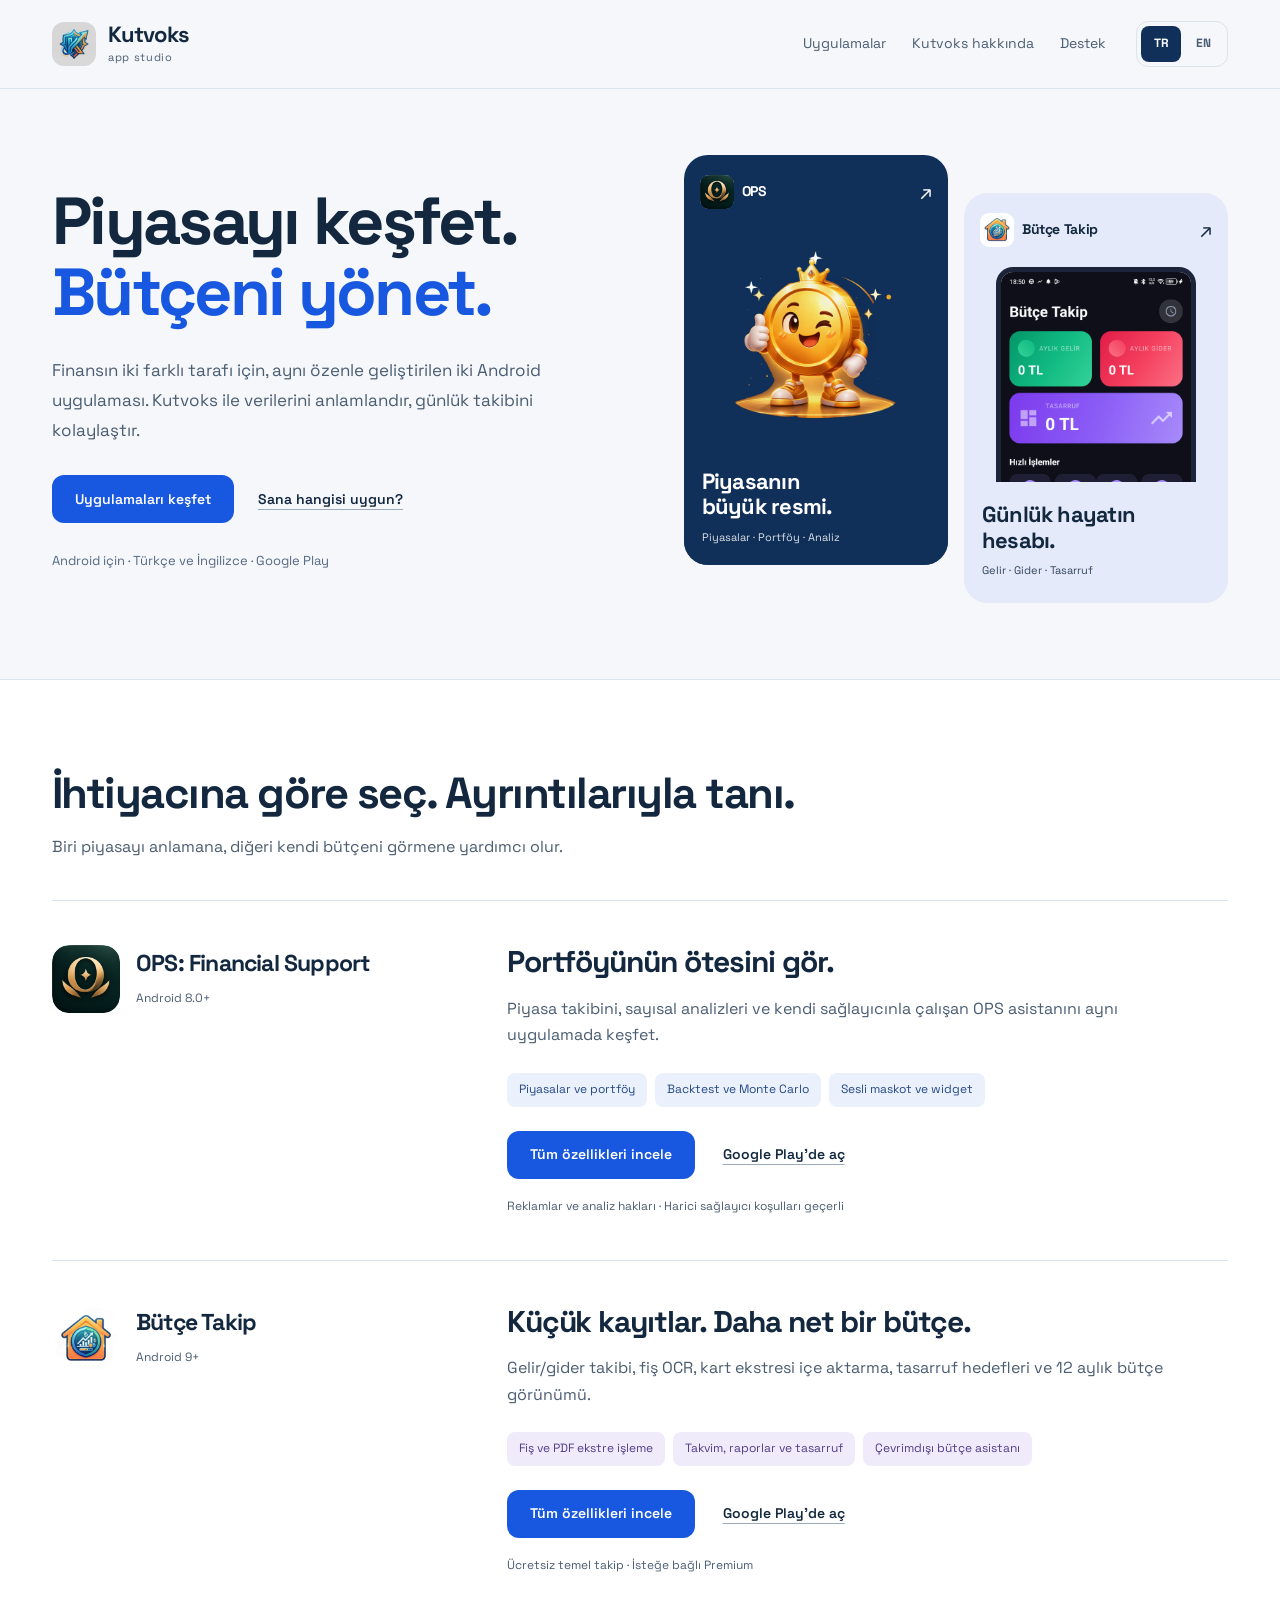
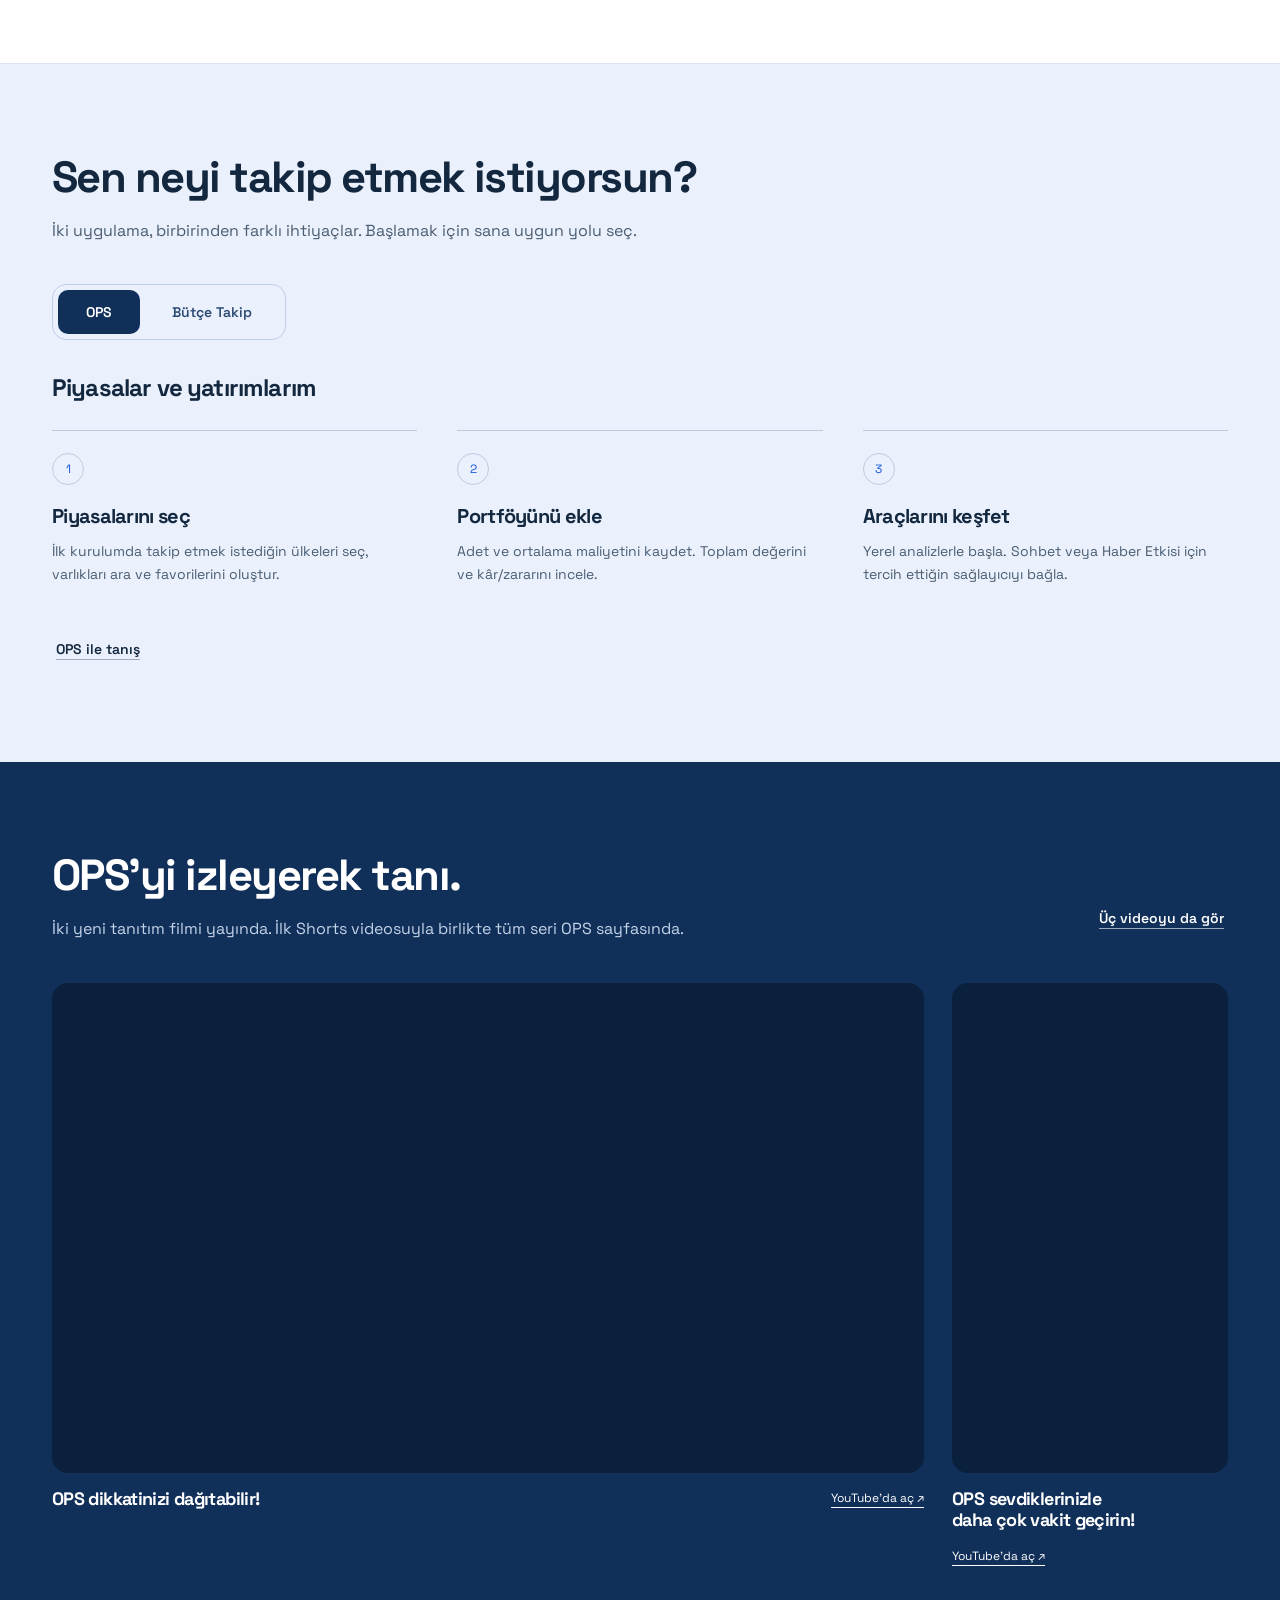
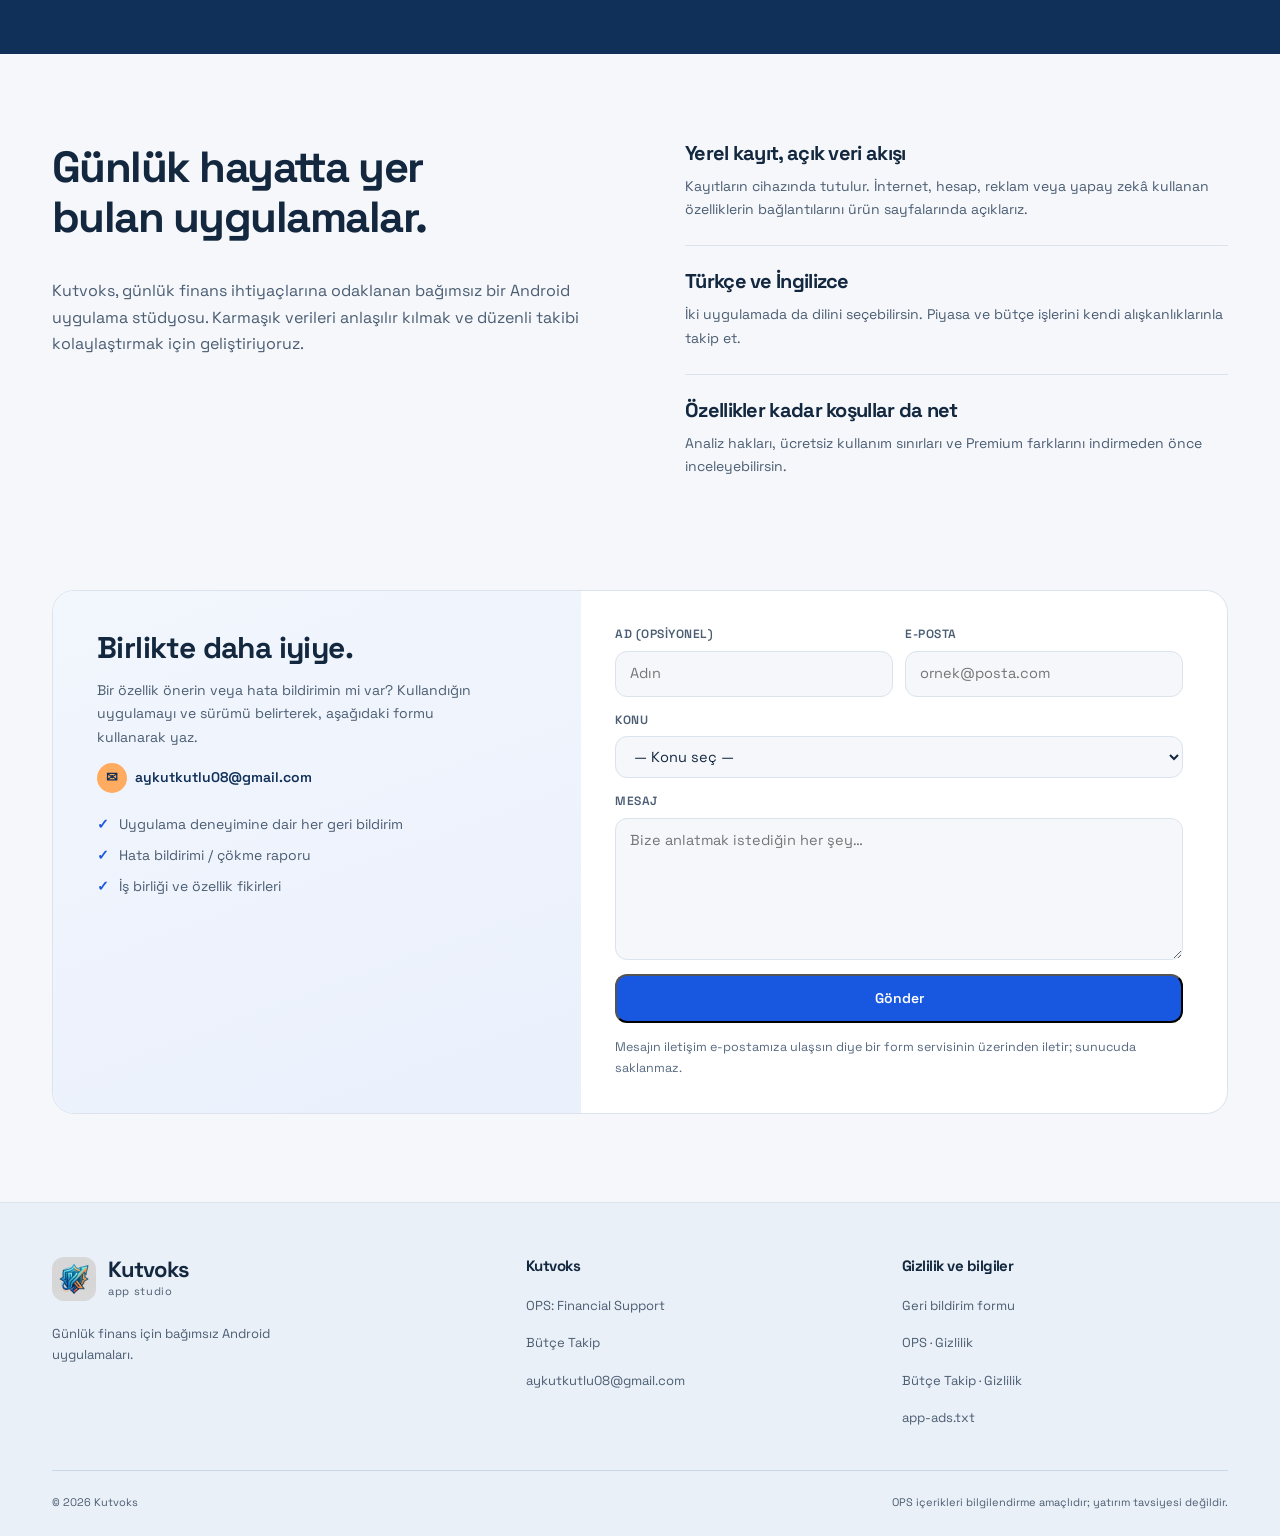
==== commit 69fae776: "iletişim updati" ====
--- a/index.html
+++ b/index.html
@@ -284,14 +284,56 @@
 </section>
 <section class="section contact-section" id="iletisim">
 <div class="wrap">
-<div class="contact-box">
-<div>
+<div class="contact-panel">
+<div class="contact-intro">
 <h2 data-i18n="contact.title">Birlikte daha iyiye.</h2>
-<p data-i18n="contact.desc">Bir özellik önerin veya hata bildirimin mi var? Kullandığın uygulamayı ve sürümü belirterek bize yaz.</p>
-</div>
-<a class="btn btn-primary" href="mailto:aykutkutlu08@gmail.com">
-<span data-i18n="contact.cta">Kutvoks’a yaz</span>
-</a>
+<p data-i18n="contact.desc">Bir özellik önerin veya hata bildirimin mi var? Kullandığın uygulamayı ve sürümü belirterek, aşağıdaki formu kullanarak yaz.</p>
+<a class="contact-mail" href="mailto:aykutkutlu08@gmail.com">
+<span aria-hidden="true">✉</span>
+<span>aykutkutlu08@gmail.com</span>
+</a>
+<ul class="contact-points">
+<li data-i18n="contact.point.0">Uygulama deneyimine dair her geri bildirim</li>
+<li data-i18n="contact.point.1">Hata bildirimi / çökme raporu</li>
+<li data-i18n="contact.point.2">İş birliği ve özellik fikirleri</li>
+</ul>
+</div>
+<form class="contact-form" data-feedback action="https://formsubmit.co/ajax/aykutkutlu08@gmail.com" method="POST" novalidate>
+<input type="hidden" name="_subject" value="Kutvoks web — geri bildirim">
+<input type="hidden" name="_template" value="table">
+<input type="hidden" name="_origin" value="web">
+<input type="text" name="_honey" tabindex="-1" autocomplete="off" aria-hidden="true" class="honey">
+<div class="field-row">
+<div class="field">
+<label for="fbName" data-i18n="form.name">Ad (opsiyonel)</label>
+<input id="fbName" name="name" type="text" autocomplete="name" maxlength="80" data-i18n-ph="form.namePh" placeholder="Adın">
+</div>
+<div class="field">
+<label for="fbEmail" data-i18n="form.email">E-posta</label>
+<input id="fbEmail" name="email" type="email" autocomplete="email" required maxlength="160" placeholder="ornek@posta.com">
+</div>
+</div>
+<div class="field">
+<label for="fbTopic" data-i18n="form.topic">Konu</label>
+<select id="fbTopic" name="topic" required>
+<option value="" data-i18n="form.topicPick">— Konu seç —</option>
+<option value="t1" data-i18n="form.topic1">Geri bildirim</option>
+<option value="t2" data-i18n="form.topic2">Hata bildirimi</option>
+<option value="t3" data-i18n="form.topic3">İş birliği / Fikir</option>
+<option value="t4" data-i18n="form.topic4">Diğer</option>
+</select>
+</div>
+<div class="field">
+<label for="fbMsg" data-i18n="form.msg">Mesaj</label>
+<textarea id="fbMsg" name="message" rows="5" required maxlength="4000" data-i18n-ph="form.msgPh" placeholder="Bize anlatmak istediğin her şey…"></textarea>
+</div>
+<button class="btn btn-primary" type="submit">
+<span data-i18n="form.send">Gönder</span>
+</button>
+<p class="form-note" data-i18n="form.note">Mesajın iletişim e-postamıza ulaşsın diye bir form servisinin üzerinden iletir; sunucuda saklanmaz.</p>
+<p class="form-status" data-feedback-status role="status" aria-live="polite" hidden>
+</p>
+</form>
 </div>
 </div>
 </section>
@@ -319,6 +361,9 @@
 <h3>
 <span data-i18n="footer.privacy">Gizlilik ve bilgiler</span>
 </h3>
+<a href="index.html#iletisim">
+<span data-i18n="footer.feedback">Geri bildirim formu</span>
+</a>
 <a href="gizlilik.html">
 <span data-i18n="footer.opsPrivacy">OPS · Gizlilik</span>
 </a>
--- a/styles.css
+++ b/styles.css
@@ -703,6 +703,207 @@
   border-radius:22px;
 }
 
+/* ---------- Contact panel: intro + feedback form ---------- */
+.contact-panel {
+  display:grid;
+  grid-template-columns:0.9fr 1.1fr;
+  gap:0;
+  border:1px solid var(--line);
+  background:var(--surface);
+  border-radius:22px;
+  overflow:hidden;
+}
+
+.contact-intro {
+  padding:40px 34px 40px 44px;
+  background:linear-gradient(160deg, #f2f6fd 0%, #eaf0fc 100%);
+  display:flex;
+  flex-direction:column;
+  gap:14px;
+}
+
+.contact-intro h2 {
+  font-size:30px;
+  margin:0;
+  letter-spacing:-0.02em;
+}
+
+.contact-intro p {
+  color:var(--ink-soft);
+  font-size:14px;
+  margin:0;
+  max-width:42ch;
+}
+
+.contact-mail {
+  display:inline-flex;
+  align-items:center;
+  gap:8px;
+  font-weight:600;
+  font-size:14px;
+  color:var(--navy);
+  text-decoration:none;
+  word-break:break-all;
+}
+
+.contact-mail [aria-hidden] {
+  display:grid;
+  place-items:center;
+  width:30px;
+  height:30px;
+  border-radius:50%;
+  background:var(--orange);
+  color:var(--navy);
+  flex:none;
+}
+
+.contact-mail:hover {
+  text-decoration:underline;
+  text-underline-offset:3px;
+}
+
+.contact-points {
+  list-style:none;
+  margin:6px 0 0;
+  padding:0;
+  display:grid;
+  gap:8px;
+}
+
+.contact-points li {
+  display:flex;
+  gap:10px;
+  font-size:14px;
+  color:var(--ink-soft);
+  align-items:baseline;
+}
+
+.contact-points li::before {
+  content:"✓";
+  color:var(--blue);
+  font-weight:700;
+  flex:none;
+}
+
+.contact-form {
+  padding:34px 44px 34px 34px;
+  display:flex;
+  flex-direction:column;
+  gap:14px;
+}
+
+.contact-form .field-row {
+  display:grid;
+  grid-template-columns:1fr 1fr;
+  gap:12px;
+}
+
+.contact-form .field {
+  display:flex;
+  flex-direction:column;
+  gap:6px;
+  min-width:0;
+}
+
+.contact-form label {
+  font-size:12px;
+  font-weight:600;
+  letter-spacing:0.04em;
+  color:var(--ink-soft);
+  text-transform:uppercase;
+}
+
+.contact-form input,
+.contact-form select,
+.contact-form textarea {
+  font:inherit;
+  font-size:14.5px;
+  color:var(--ink);
+  background:var(--bg);
+  border:1px solid var(--line);
+  border-radius:12px;
+  padding:10px 14px;
+  width:100%;
+  transition:border-color .2s, box-shadow .2s, background .2s;
+}
+
+.contact-form textarea {
+  resize:vertical;
+  min-height:120px;
+}
+
+.contact-form input:hover,
+.contact-form select:hover,
+.contact-form textarea:hover {
+  border-color:#b9c7dd;
+}
+
+.contact-form input:focus,
+.contact-form select:focus,
+.contact-form textarea:focus {
+  outline:none;
+  border-color:var(--blue);
+  background:var(--surface);
+  box-shadow:0 0 0 3px rgb(24 87 223 / 12%);
+}
+
+.contact-form .honey {
+  position:absolute;
+  opacity:0;
+  pointer-events:none;
+}
+
+.contact-form .form-note {
+  margin:0;
+  font-size:12.5px;
+  color:var(--ink-faint);
+  max-width:none;
+}
+
+.form-status {
+  margin:0;
+  font-size:14px;
+  font-weight:500;
+  border-radius:12px;
+  padding:12px 16px;
+}
+
+.form-status.is-ok {
+  color:var(--navy);
+  background:#e2f6ec;
+}
+
+.form-status.is-err {
+  color:var(--navy);
+  background:#fdeaea;
+}
+
+.form-status a {
+  color:var(--blue-deep);
+  font-weight:600;
+}
+
+@media (max-width:900px) {
+  .contact-panel {
+    grid-template-columns:1fr;
+  }
+  .contact-intro {
+    padding:32px 28px 24px;
+  }
+  .contact-form {
+    padding:24px 28px 32px;
+  }
+}
+
+@media (max-width:560px) {
+  .contact-form .field-row {
+    grid-template-columns:1fr;
+  }
+  .contact-form {
+    padding:22px 22px 28px;
+  }
+}
+
 .contact-box h2,.contact-box h3 {
   font-size:30px;
   margin-bottom:12px;
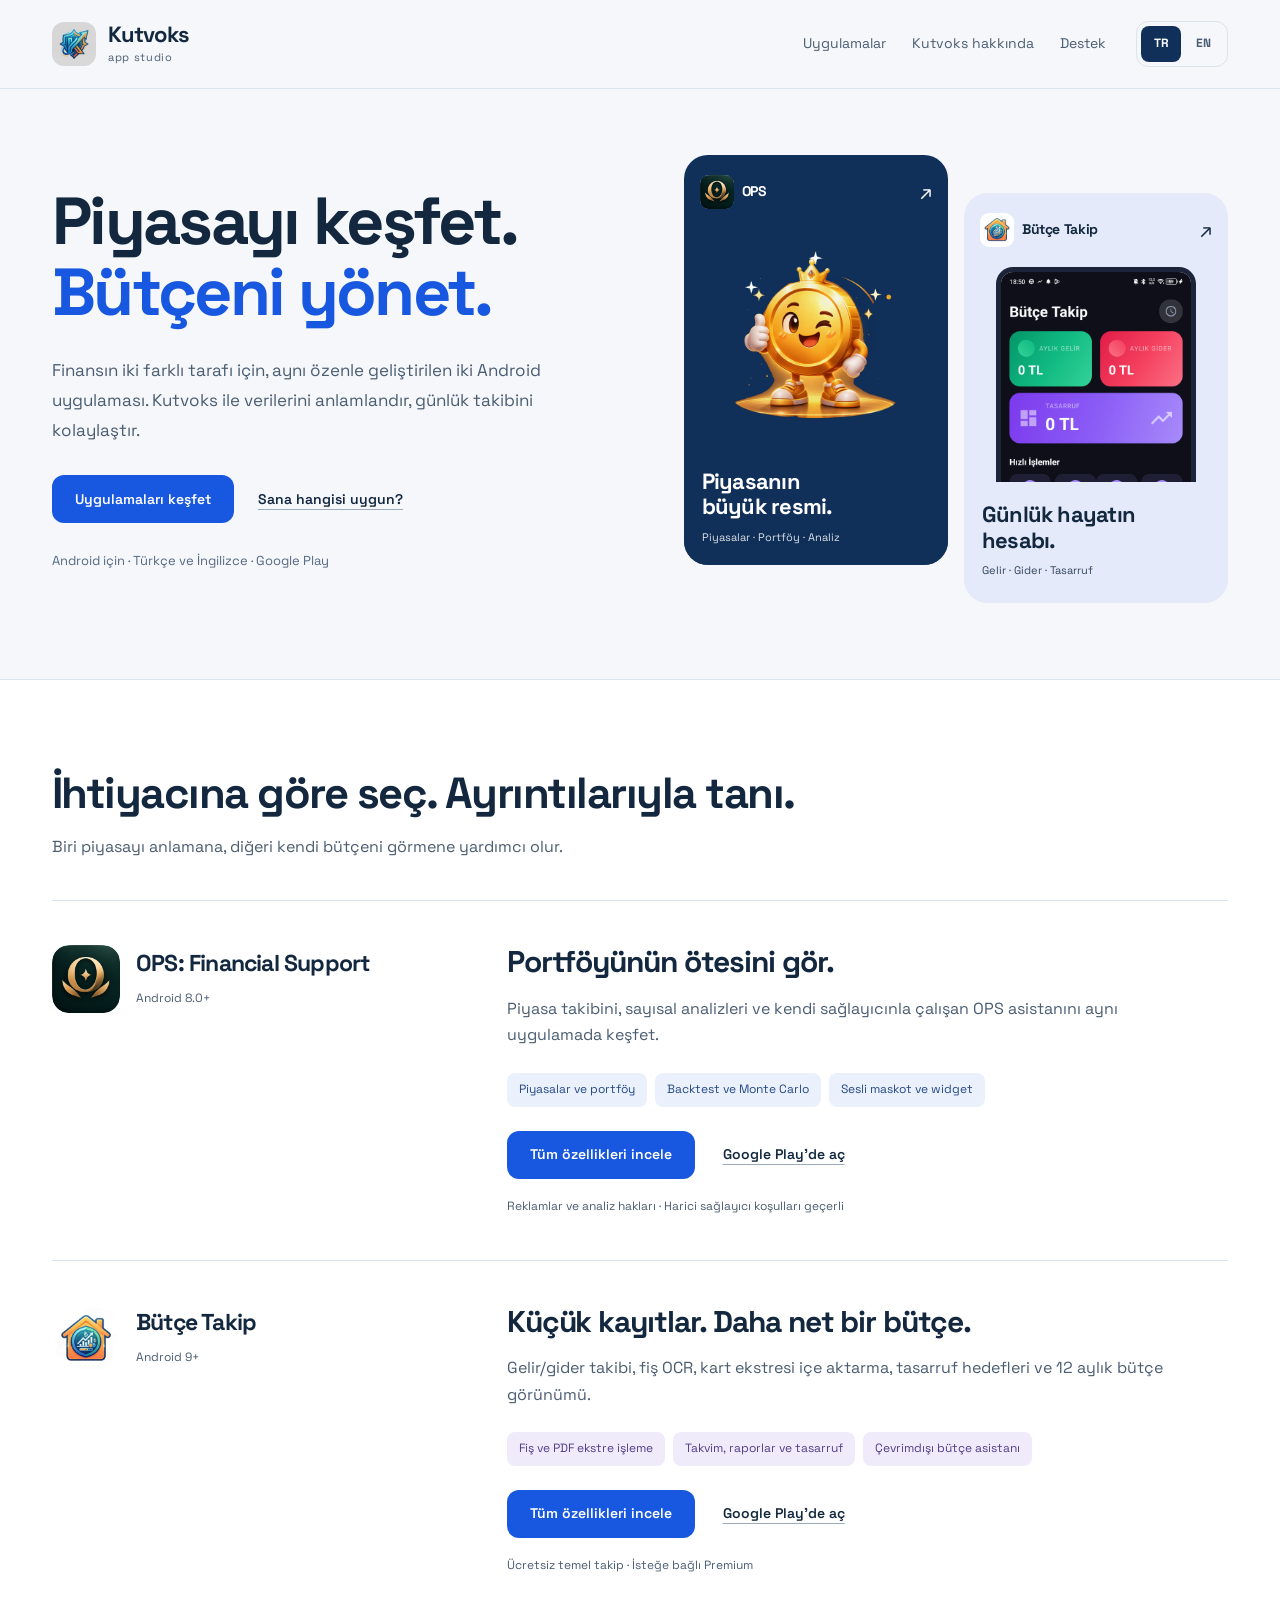
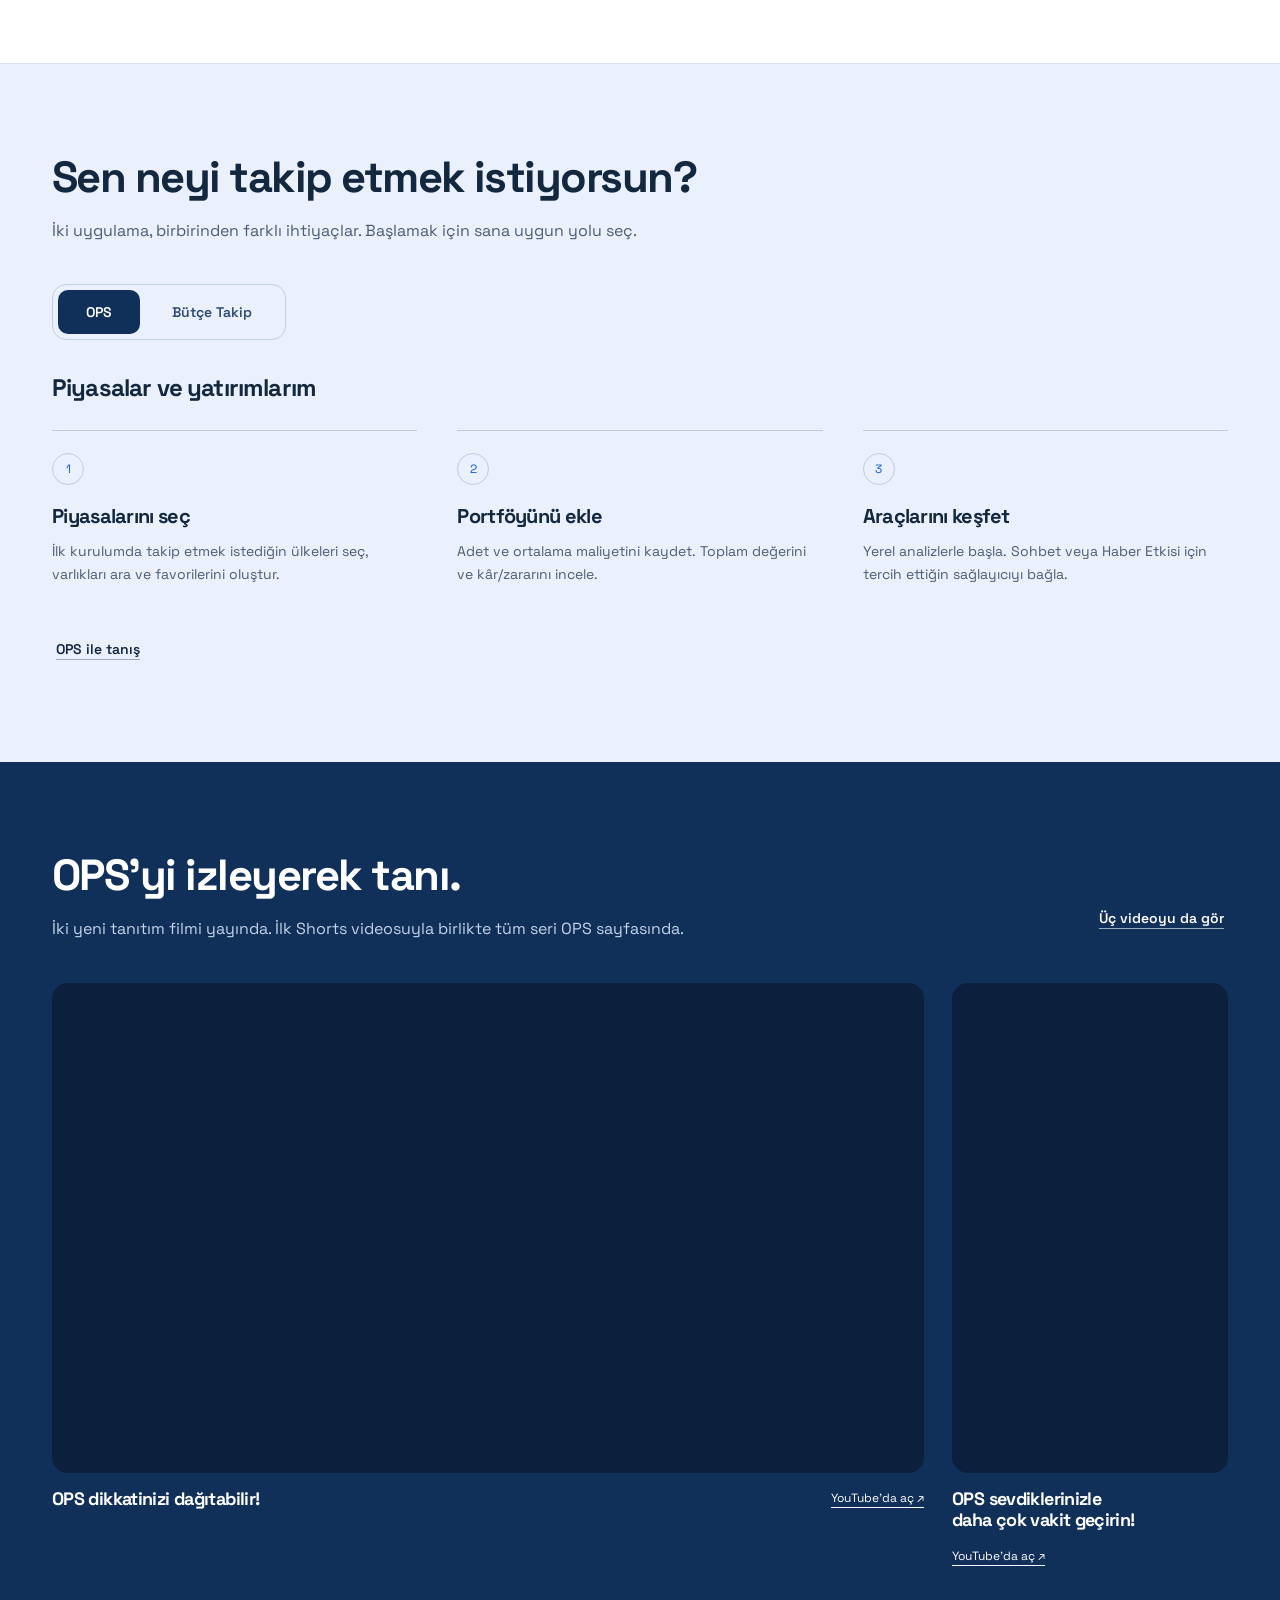
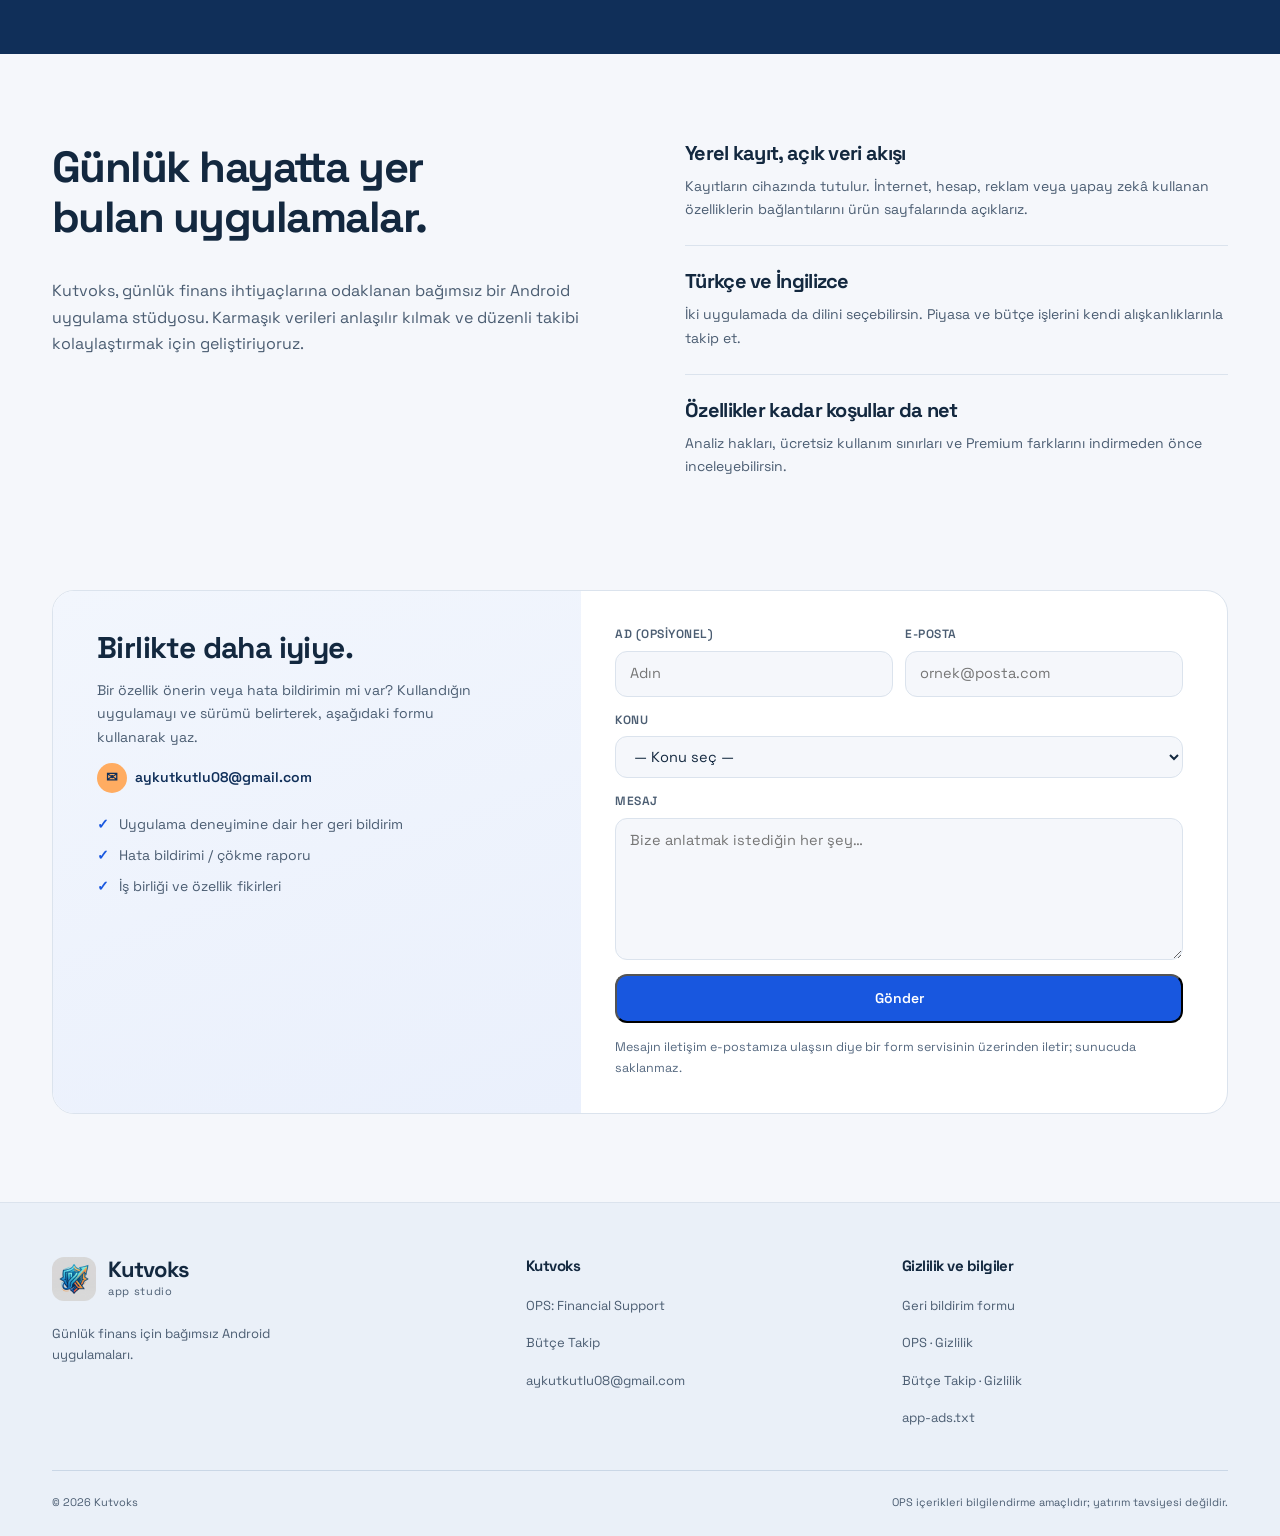
==== commit f7e7b82d: "geri bildirim formu: formsubmit alias endpoint + canli sayfalar" ====
--- a/index.html
+++ b/index.html
@@ -298,7 +298,7 @@
 <li data-i18n="contact.point.2">İş birliği ve özellik fikirleri</li>
 </ul>
 </div>
-<form class="contact-form" data-feedback action="https://formsubmit.co/ajax/aykutkutlu08@gmail.com" method="POST" novalidate>
+<form class="contact-form" data-feedback action="https://formsubmit.co/ajax/5dbe9cf6a213ac34c2375538c0dbeff2" method="POST" novalidate>
 <input type="hidden" name="_subject" value="Kutvoks web — geri bildirim">
 <input type="hidden" name="_template" value="table">
 <input type="hidden" name="_origin" value="web">
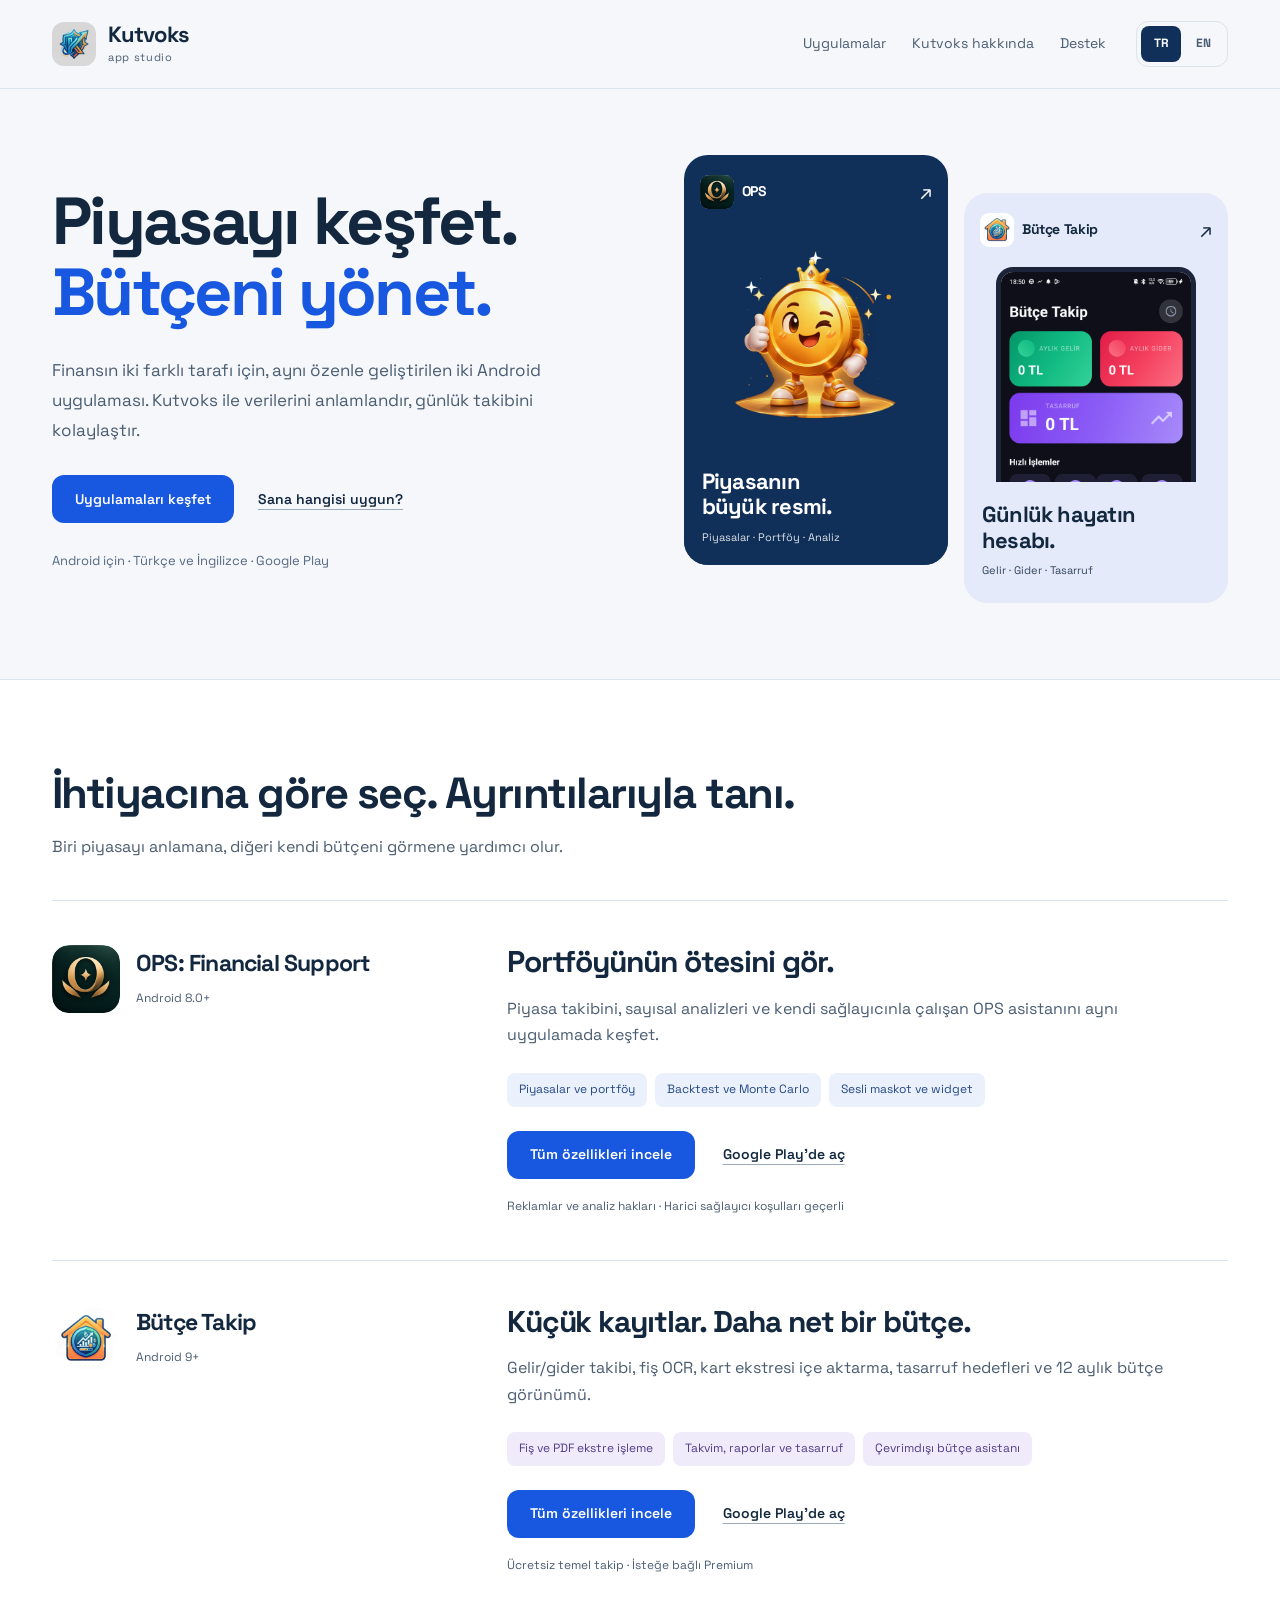
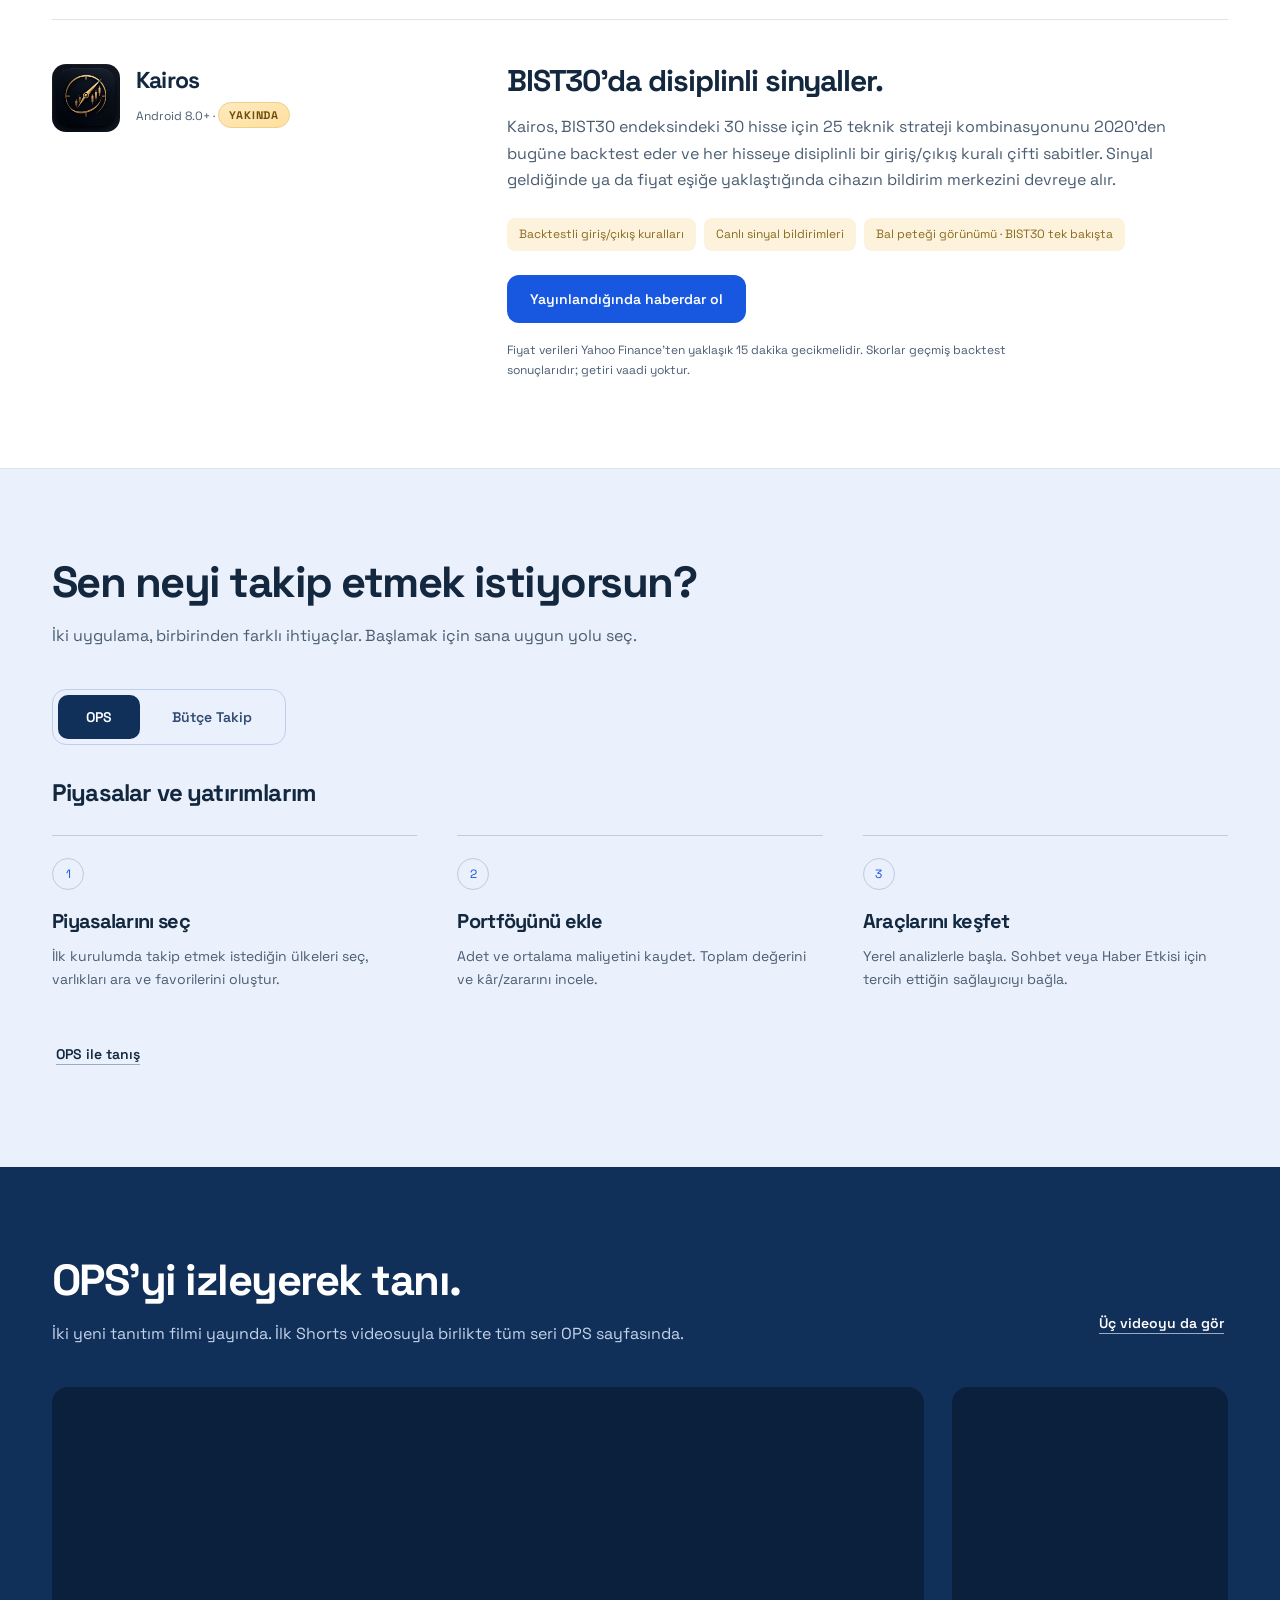
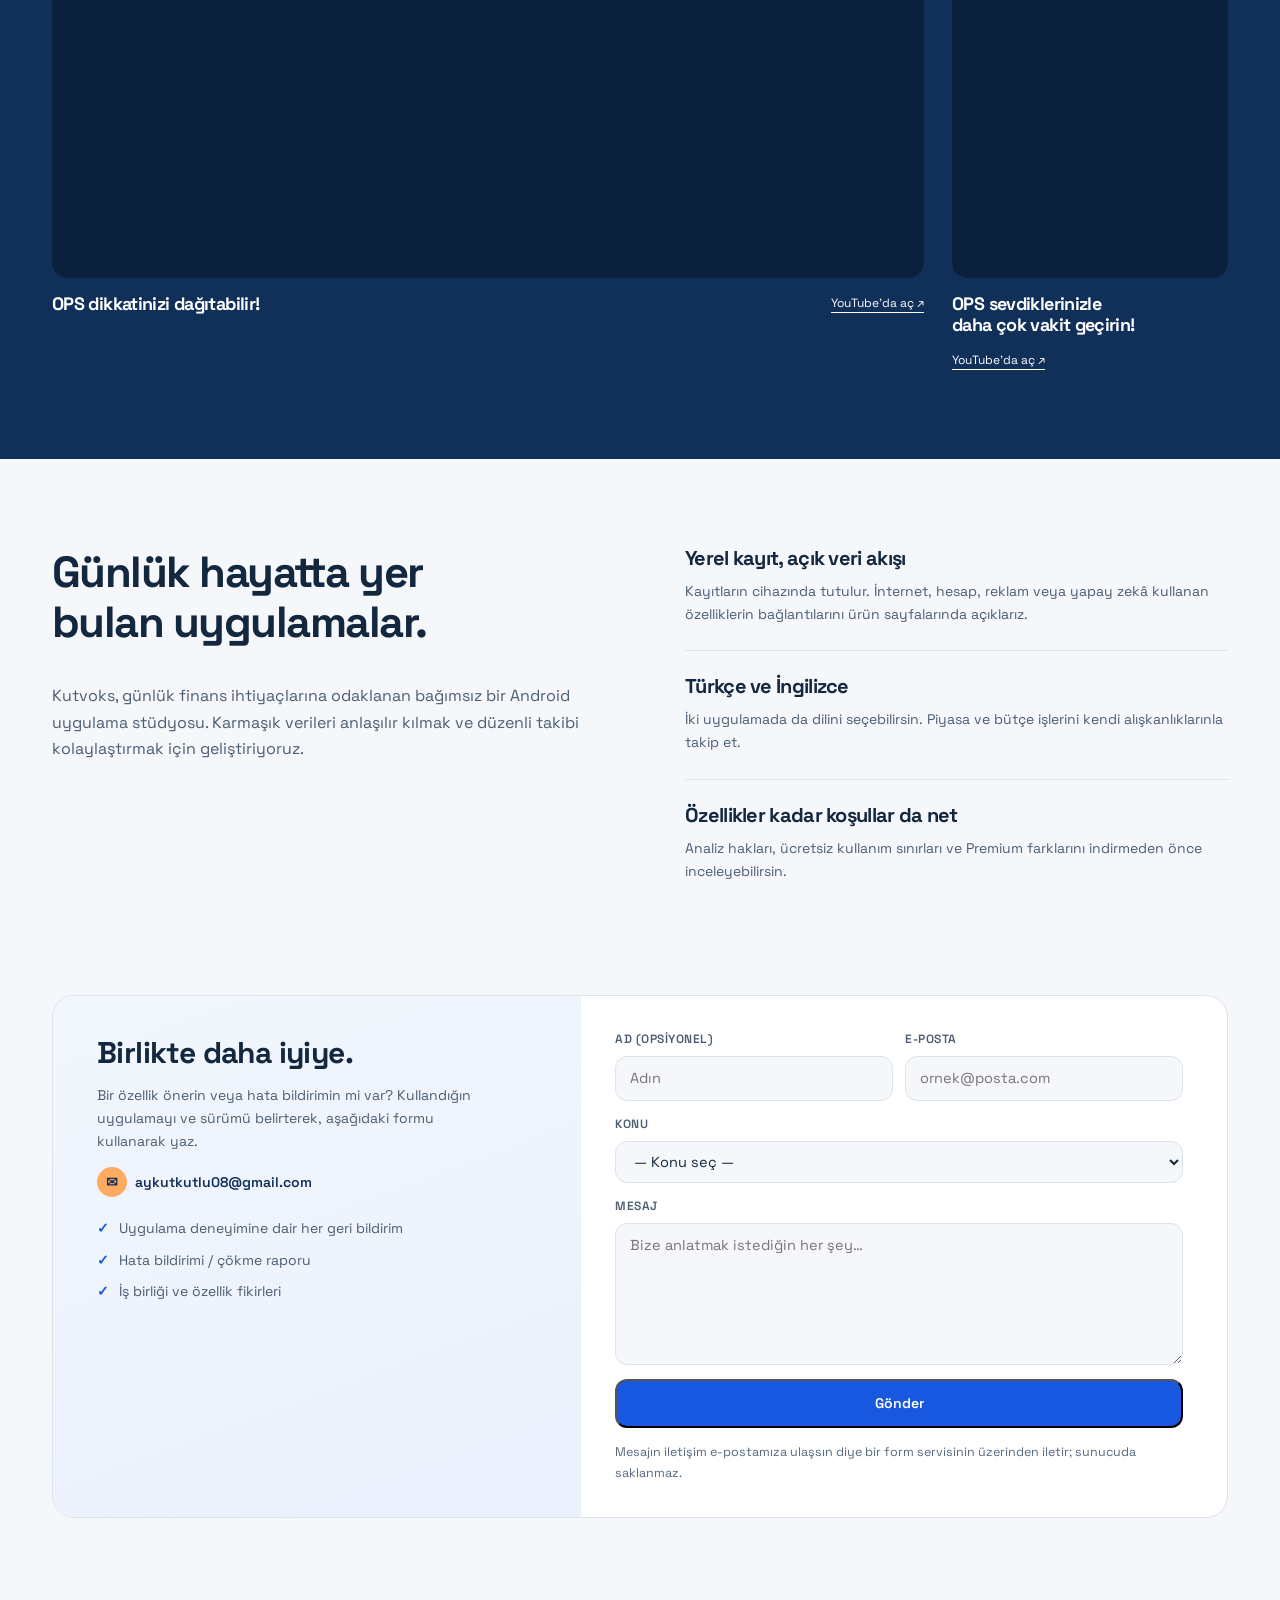
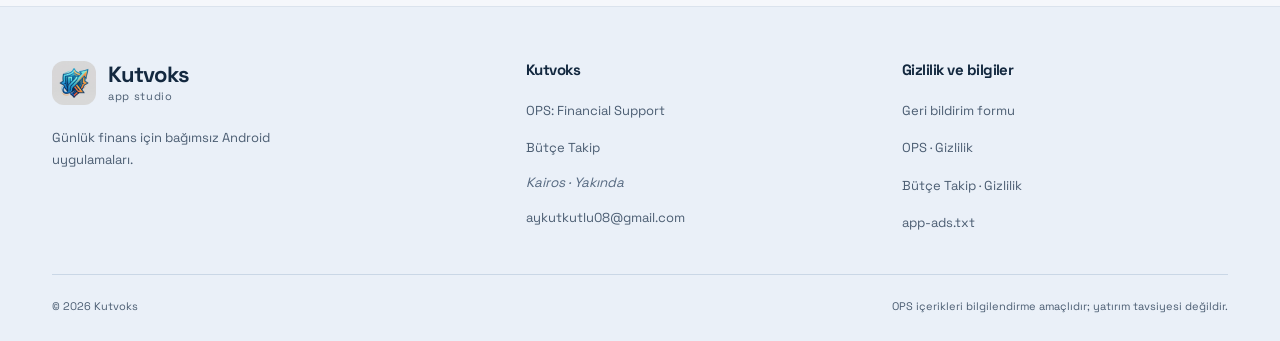
==== commit 1471d71b: "kairos yakinda vitrini + altin rozet" ====
--- a/index.html
+++ b/index.html
@@ -45,7 +45,7 @@
 <a href="#hakkinda">
 <span data-i18n="nav.about">Kutvoks hakkında</span>
 </a>
-<a href="mailto:aykutkutlu08@gmail.com">
+<a href="#iletisim">
 <span data-i18n="nav.support">Destek</span>
 </a>
 </nav>
@@ -161,6 +161,31 @@
 <p data-i18n="butce.conditions" class="small-note">Ücretsiz temel takip · İsteğe bağlı Premium</p>
 </div>
 </article>
+<article class="product-story story-kairos">
+<div class="story-identity">
+<img src="images/apps/kairos-icon.png" alt="" width="68" height="68">
+<h3>Kairos</h3>
+<span>Android 8.0+ · <b class="soon-badge">
+<span data-i18n="kairos.soon">Yakında</span>
+</b>
+</span>
+</div>
+<div class="story-body">
+<h4 data-i18n="kairos.headline">BIST30&#x27;da disiplinli sinyaller.</h4>
+<p data-i18n="kairos.intro">Kairos, BIST30 endeksindeki 30 hisse için 25 teknik strateji kombinasyonunu 2020&#x27;den bugüne backtest eder ve her hisseye disiplinli bir giriş/çıkış kuralı çifti sabitler. Sinyal geldiğinde ya da fiyat eşiğe yaklaştığında cihazın bildirim merkezini devreye alır.</p>
+<ul class="story-features">
+<li data-i18n="kairos.bullet.0">Backtestli giriş/çıkış kuralları</li>
+<li data-i18n="kairos.bullet.1">Canlı sinyal bildirimleri</li>
+<li data-i18n="kairos.bullet.2">Bal peteği görünümü · BIST30 tek bakışta</li>
+</ul>
+<div class="story-actions">
+<a class="btn btn-primary" href="#iletisim">
+<span data-i18n="kairos.cta">Yayınlandığında haberdar ol</span>
+</a>
+</div>
+<p data-i18n="kairos.note" class="small-note">Fiyat verileri Yahoo Finance&#x27;ten yaklaşık 15 dakika gecikmelidir. Skorlar geçmiş backtest sonuçlarıdır; getiri vaadi yoktur.</p>
+</div>
+</article>
 </div>
 </section>
 <section class="section journey-section" id="nasil-calisir">
@@ -355,6 +380,9 @@
 <h3>Kutvoks</h3>
 <a href="ops.html">OPS: Financial Support</a>
 <a href="butce-takip.html">Bütçe Takip</a>
+<span class="soon-label">
+<span data-i18n="footer.kairos">Kairos · Yakında</span>
+</span>
 <a href="mailto:aykutkutlu08@gmail.com">aykutkutlu08@gmail.com</a>
 </div>
 <div class="footer-col">
--- a/styles.css
+++ b/styles.css
@@ -506,6 +506,36 @@
   background:#f0ebfa;
 }
 
+/* ---------- Kairos teaser (coming soon) ---------- */
+.story-kairos .story-features li {
+  color:#8a6a1f;
+  background:#fdf3dd;
+}
+
+.story-kairos .story-identity img {
+  border-radius:14px;
+}
+
+.soon-badge {
+  display:inline-block;
+  font-size:11px;
+  font-weight:700;
+  letter-spacing:0.08em;
+  text-transform:uppercase;
+  color:#6b4d0c;
+  background:linear-gradient(160deg, #ffe9bf 0%, #ffdf9e 100%);
+  border:1px solid #ecd189;
+  border-radius:999px;
+  padding:3px 10px;
+  transform:translateY(-1px);
+}
+
+.footer-col .soon-label {
+  font-size:13.5px;
+  color:var(--ink-faint);
+  font-style:italic;
+}
+
 .story-actions {
   gap:24px;
 }
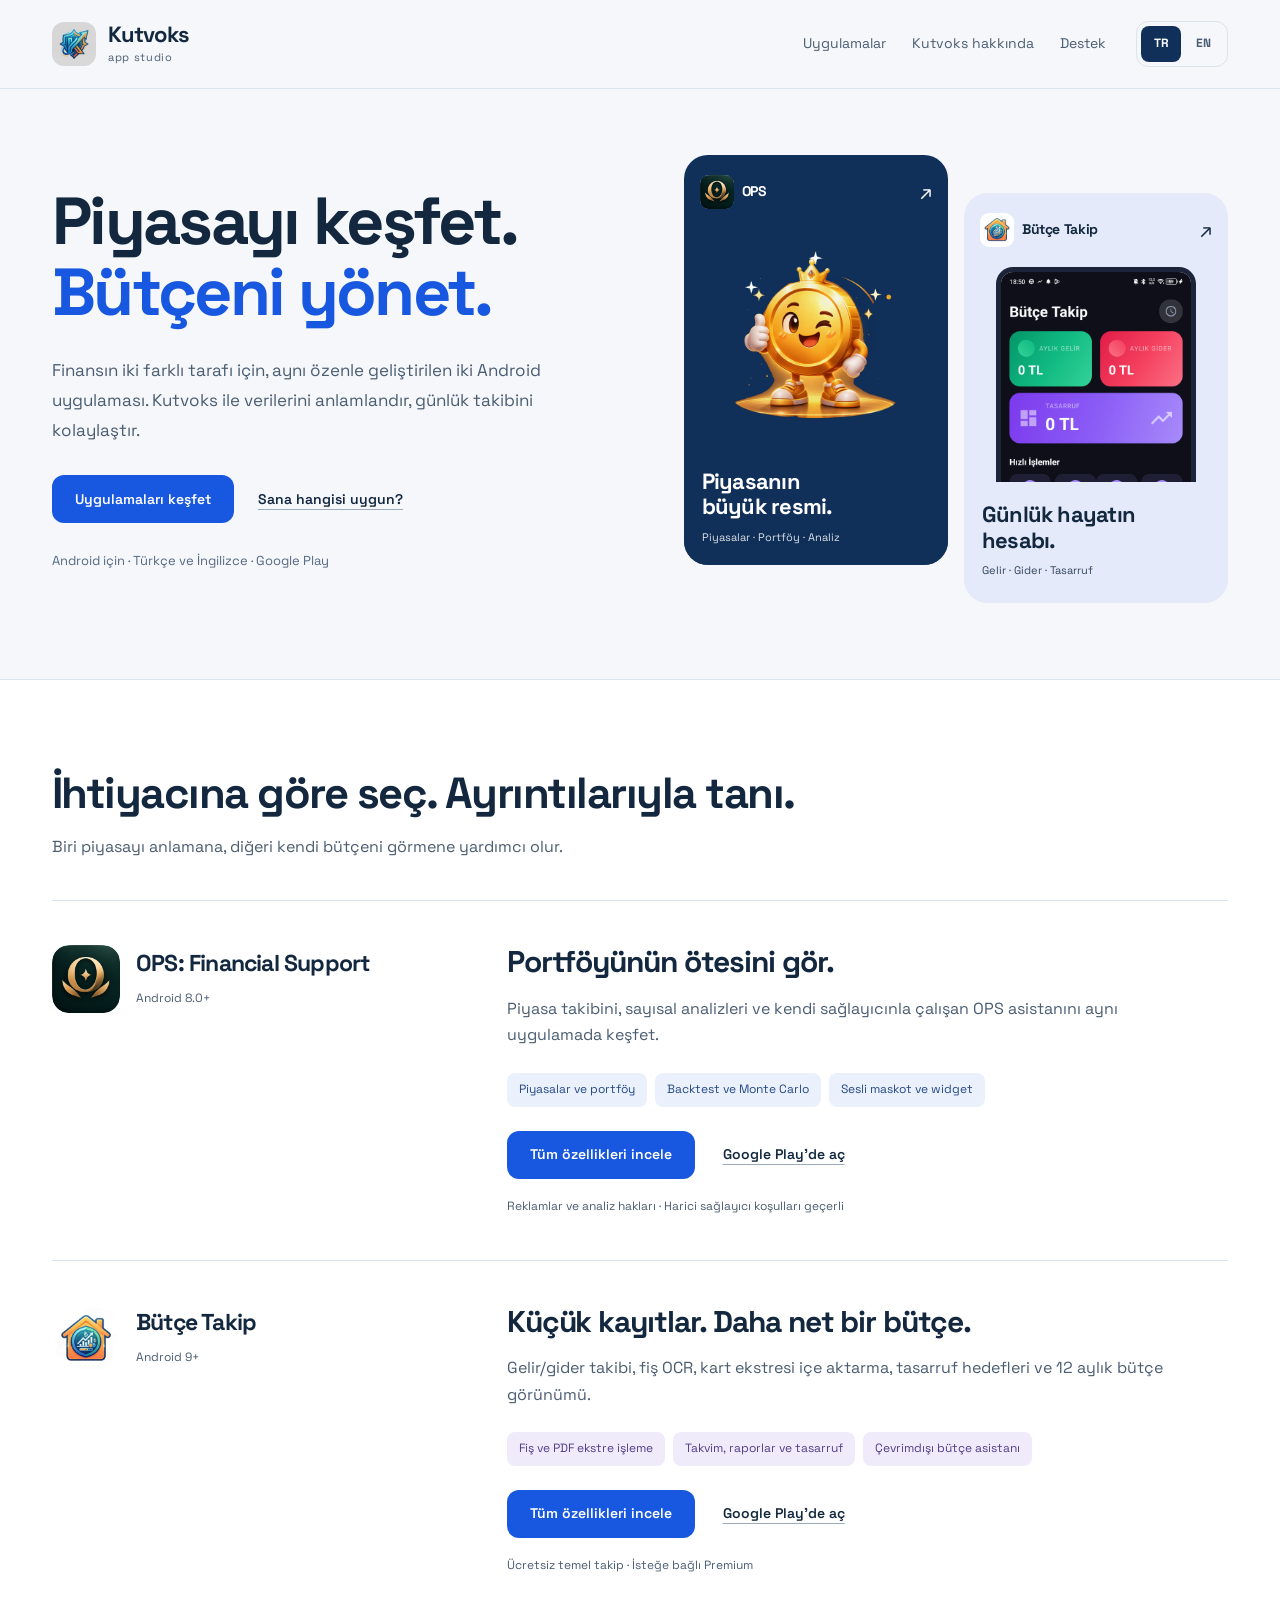
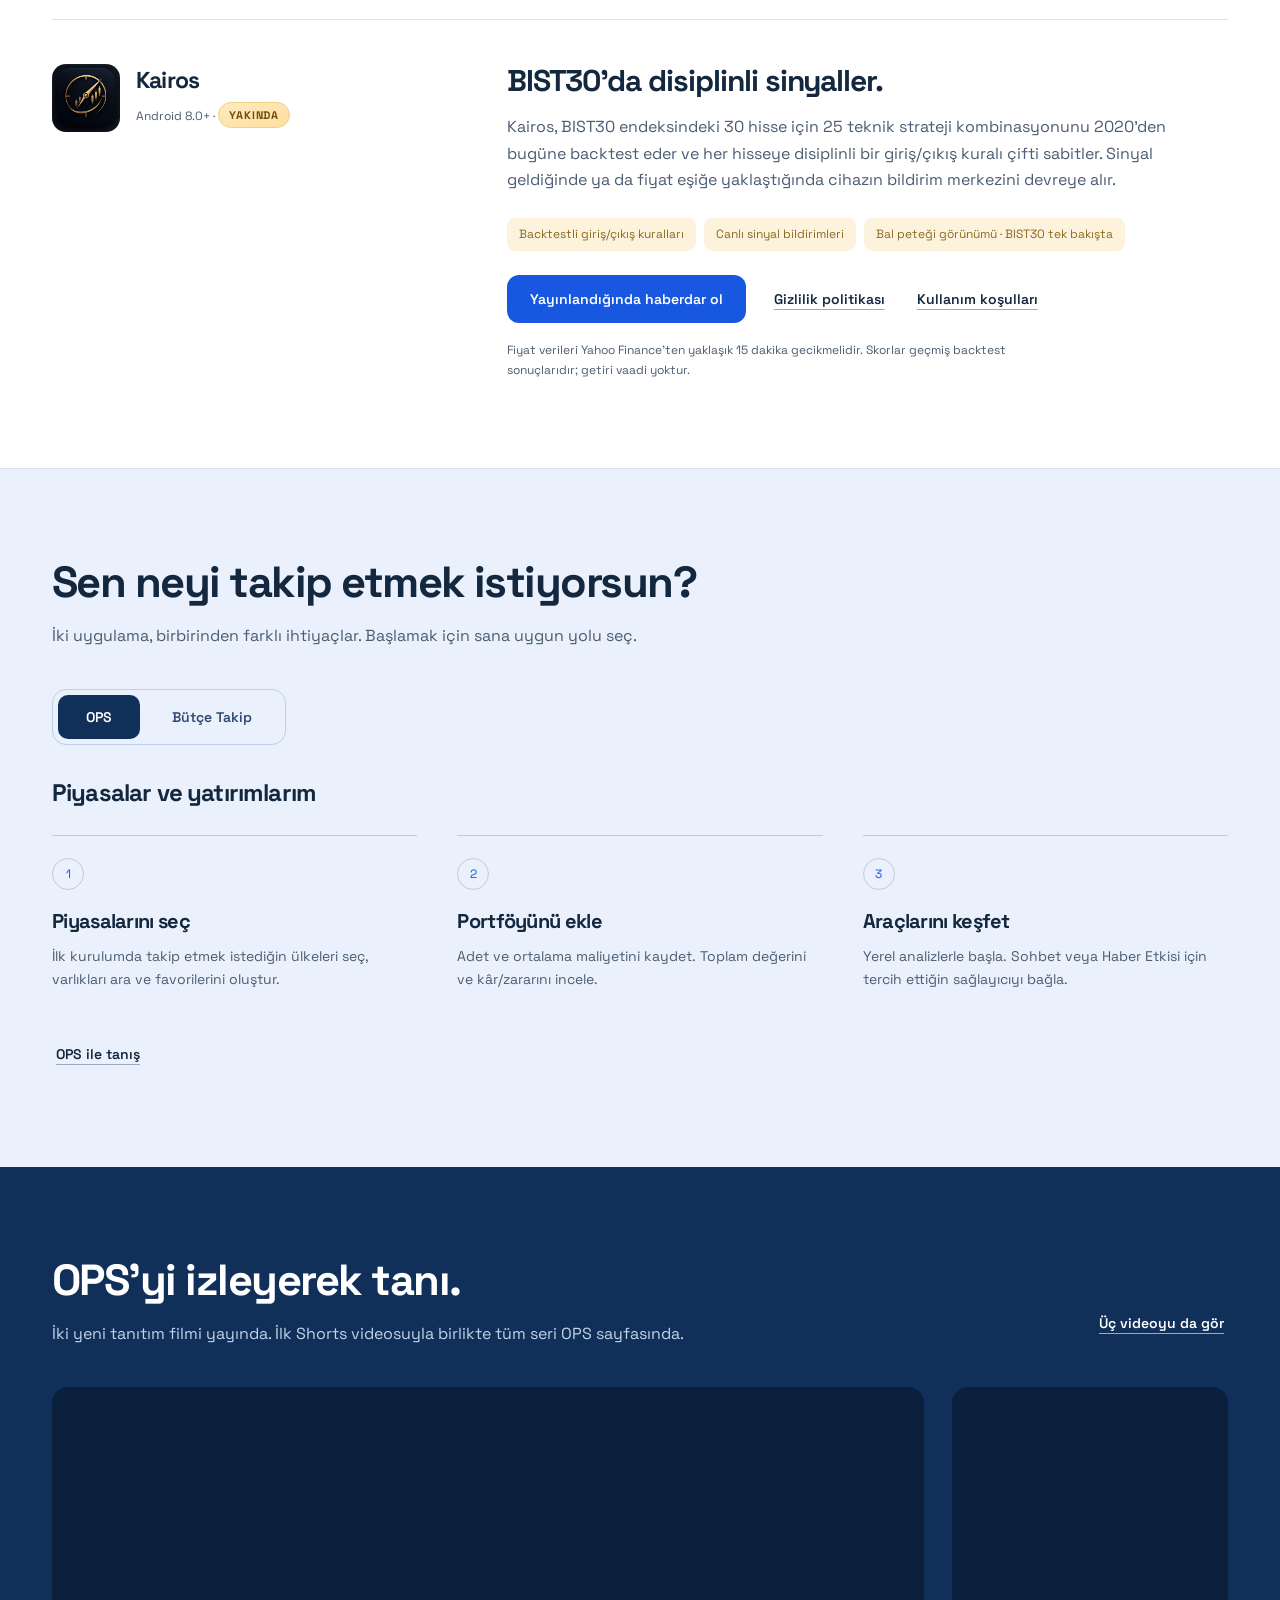
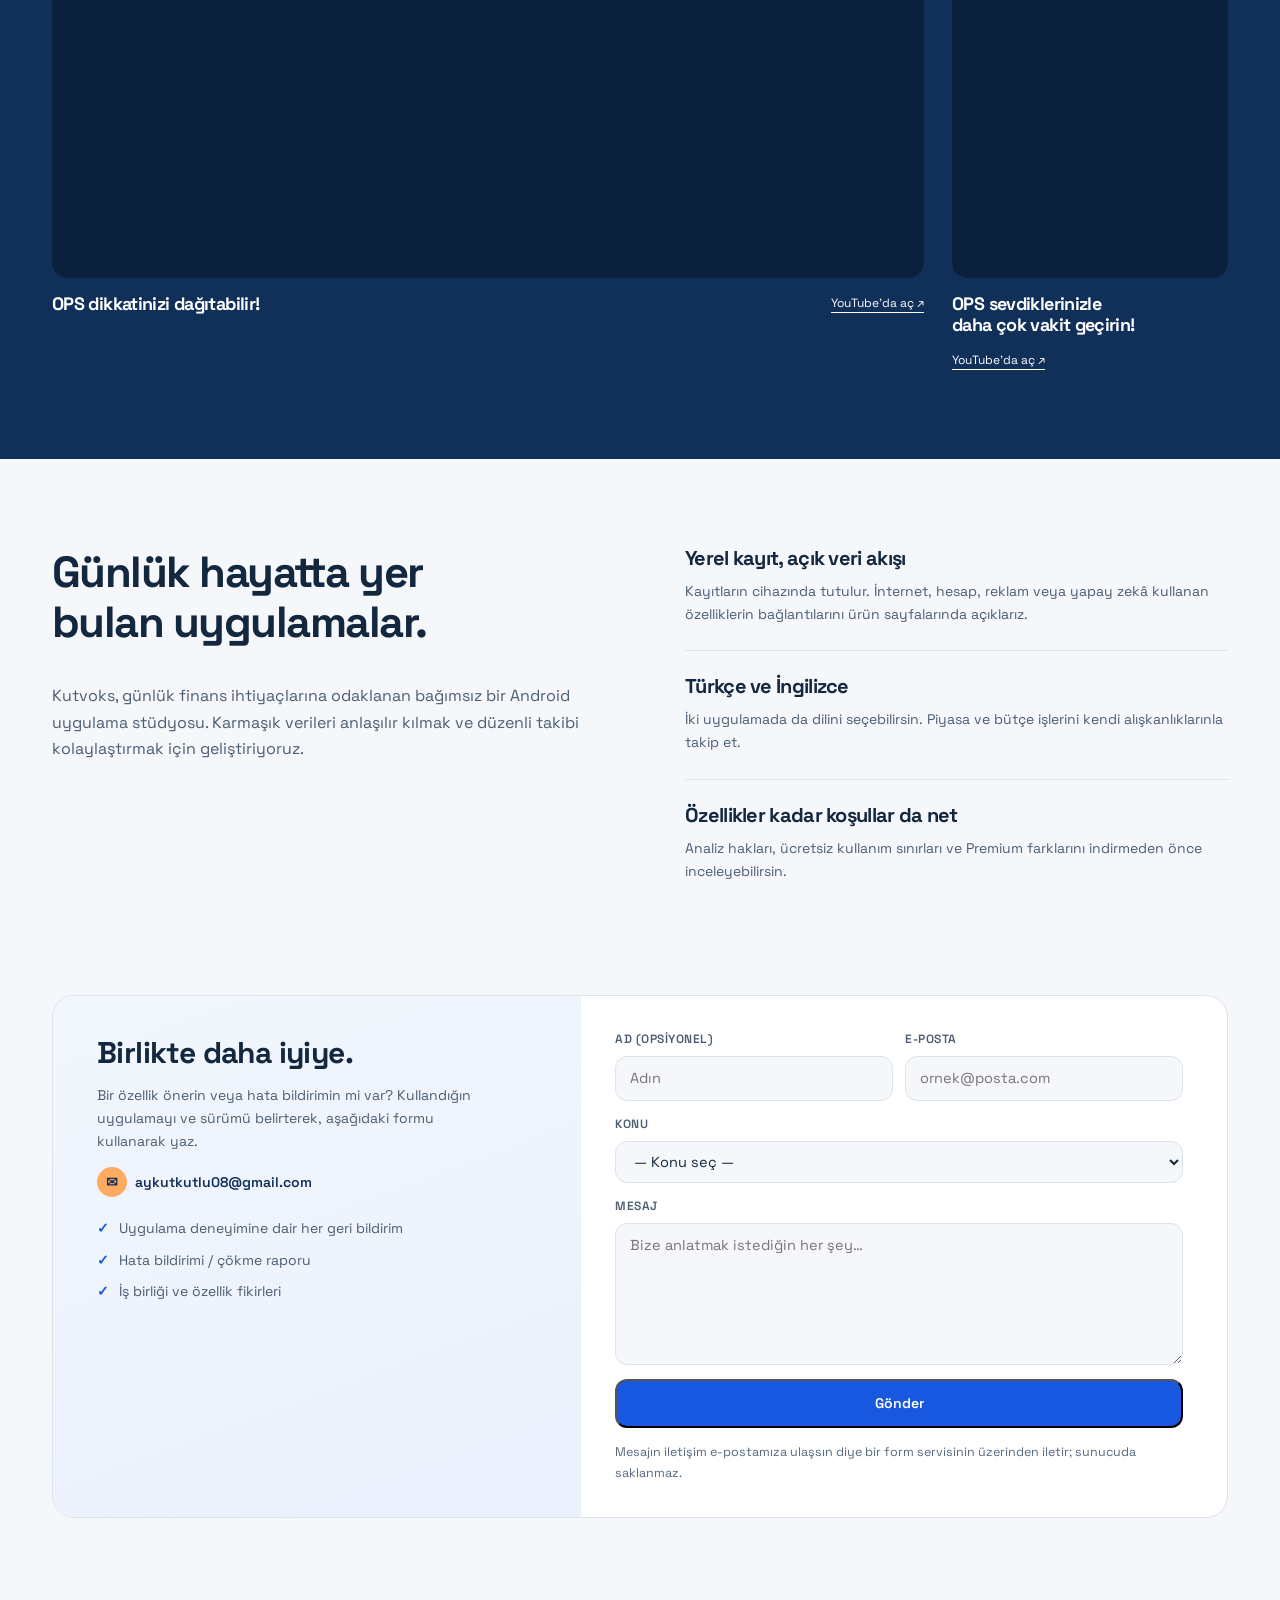
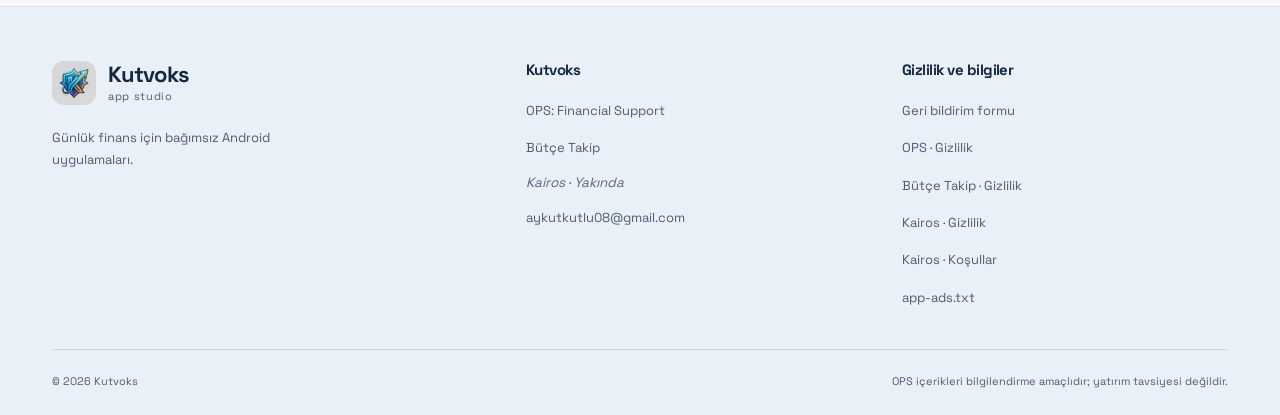
==== commit 0fadb58d: "kairos gizlilik politikasi + kullanim kosullari sayfalari ve linkleri" ====
--- a/index.html
+++ b/index.html
@@ -182,6 +182,12 @@
 <a class="btn btn-primary" href="#iletisim">
 <span data-i18n="kairos.cta">Yayınlandığında haberdar ol</span>
 </a>
+<a class="btn btn-text" href="kairos-gizlilik.html">
+<span data-i18n="kairos.link.privacy">Gizlilik politikası</span>
+</a>
+<a class="btn btn-text" href="kairos-kosullar.html">
+<span data-i18n="kairos.link.terms">Kullanım koşulları</span>
+</a>
 </div>
 <p data-i18n="kairos.note" class="small-note">Fiyat verileri Yahoo Finance&#x27;ten yaklaşık 15 dakika gecikmelidir. Skorlar geçmiş backtest sonuçlarıdır; getiri vaadi yoktur.</p>
 </div>
@@ -398,6 +404,12 @@
 <a href="butce-gizlilik.html">
 <span data-i18n="footer.budgetPrivacy">Bütçe Takip · Gizlilik</span>
 </a>
+<a href="kairos-gizlilik.html">
+<span data-i18n="footer.kairosPrivacy">Kairos · Gizlilik</span>
+</a>
+<a href="kairos-kosullar.html">
+<span data-i18n="footer.kairosTerms">Kairos · Koşullar</span>
+</a>
 <a href="app-ads.txt">app-ads.txt</a>
 </div>
 </div>
